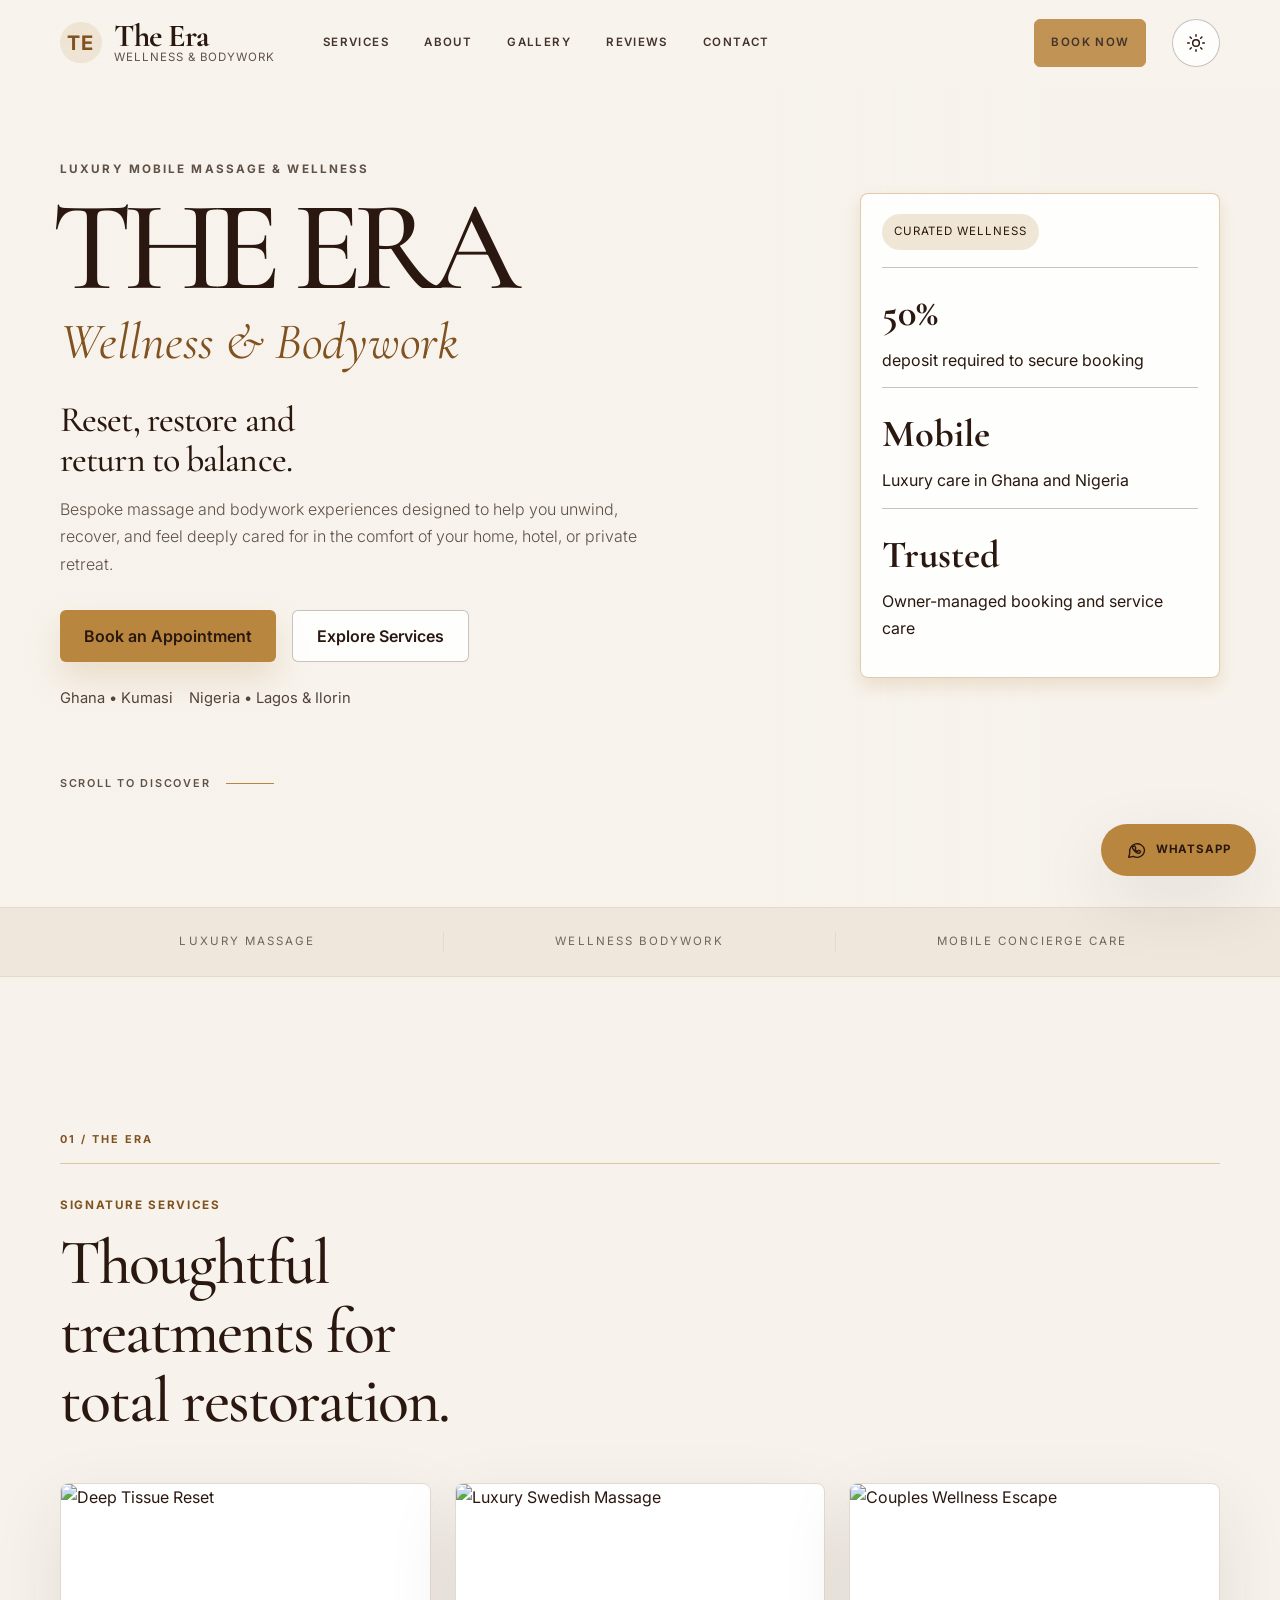
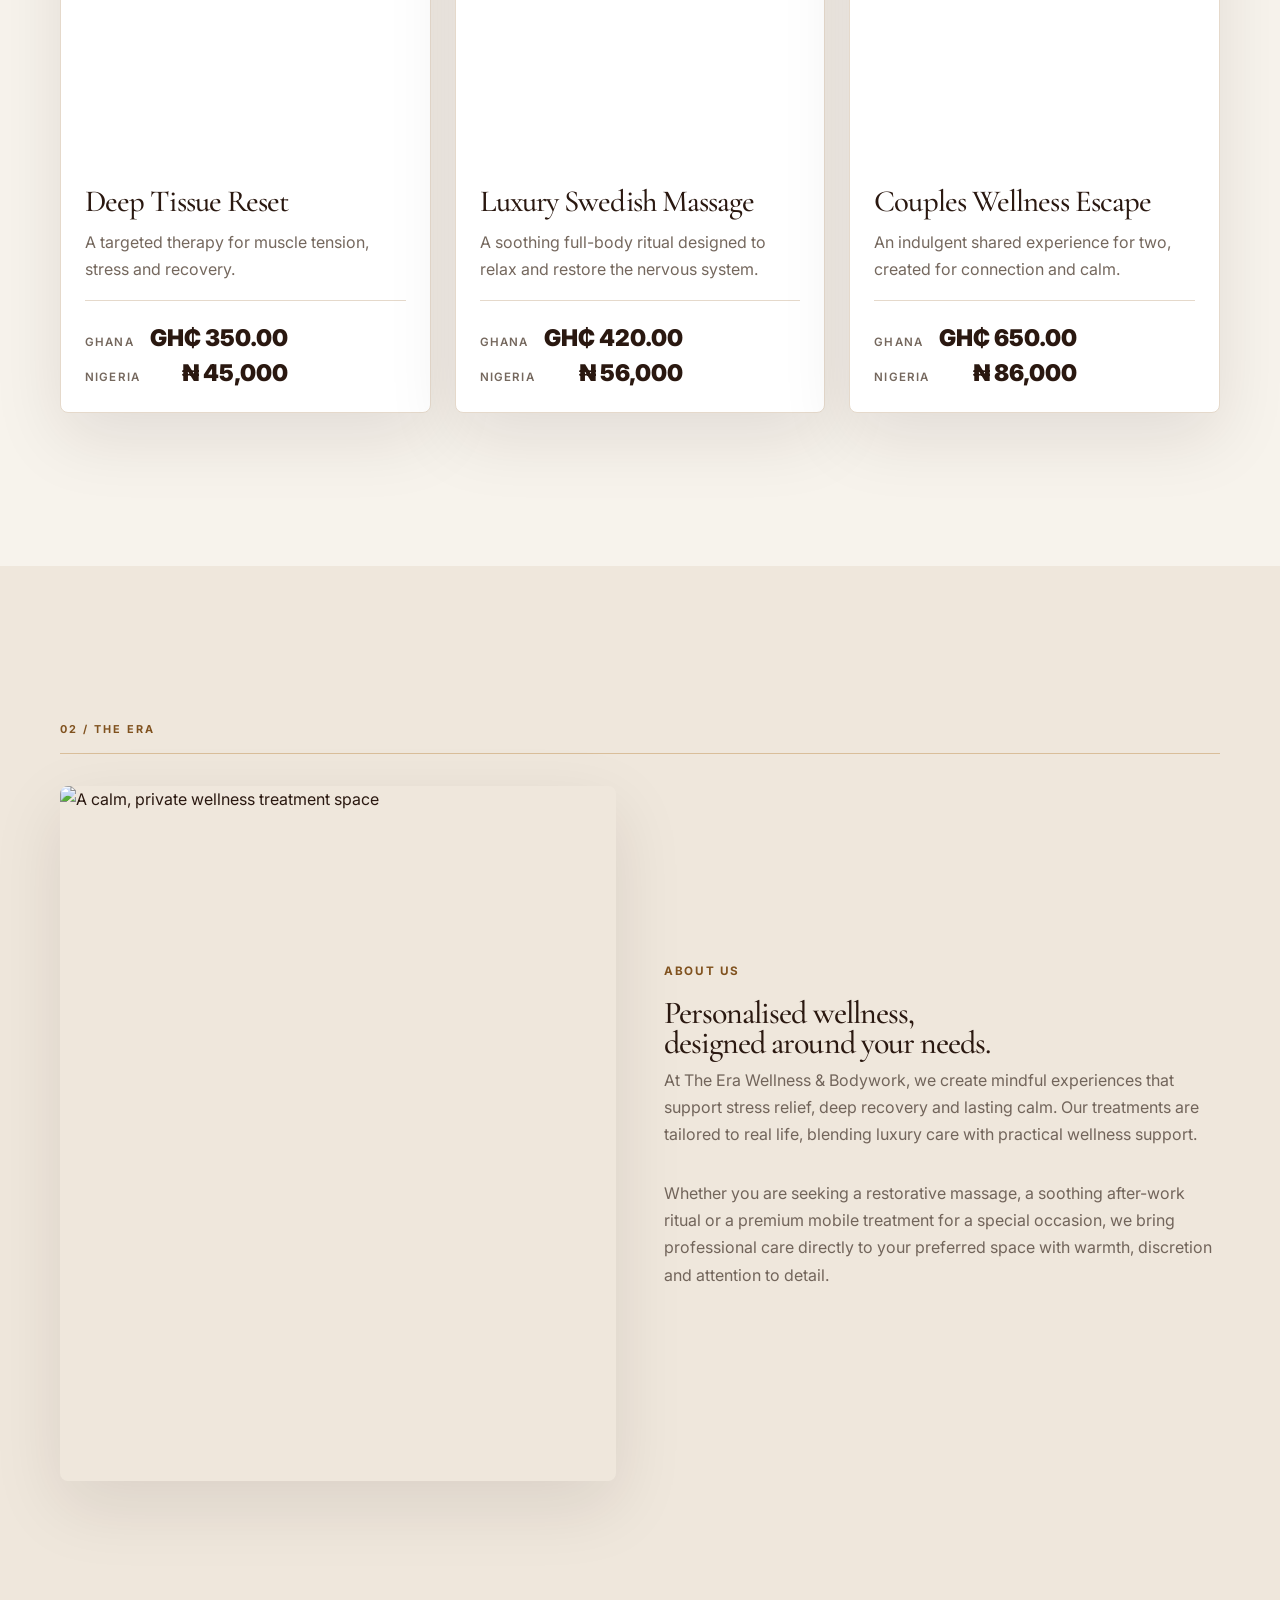
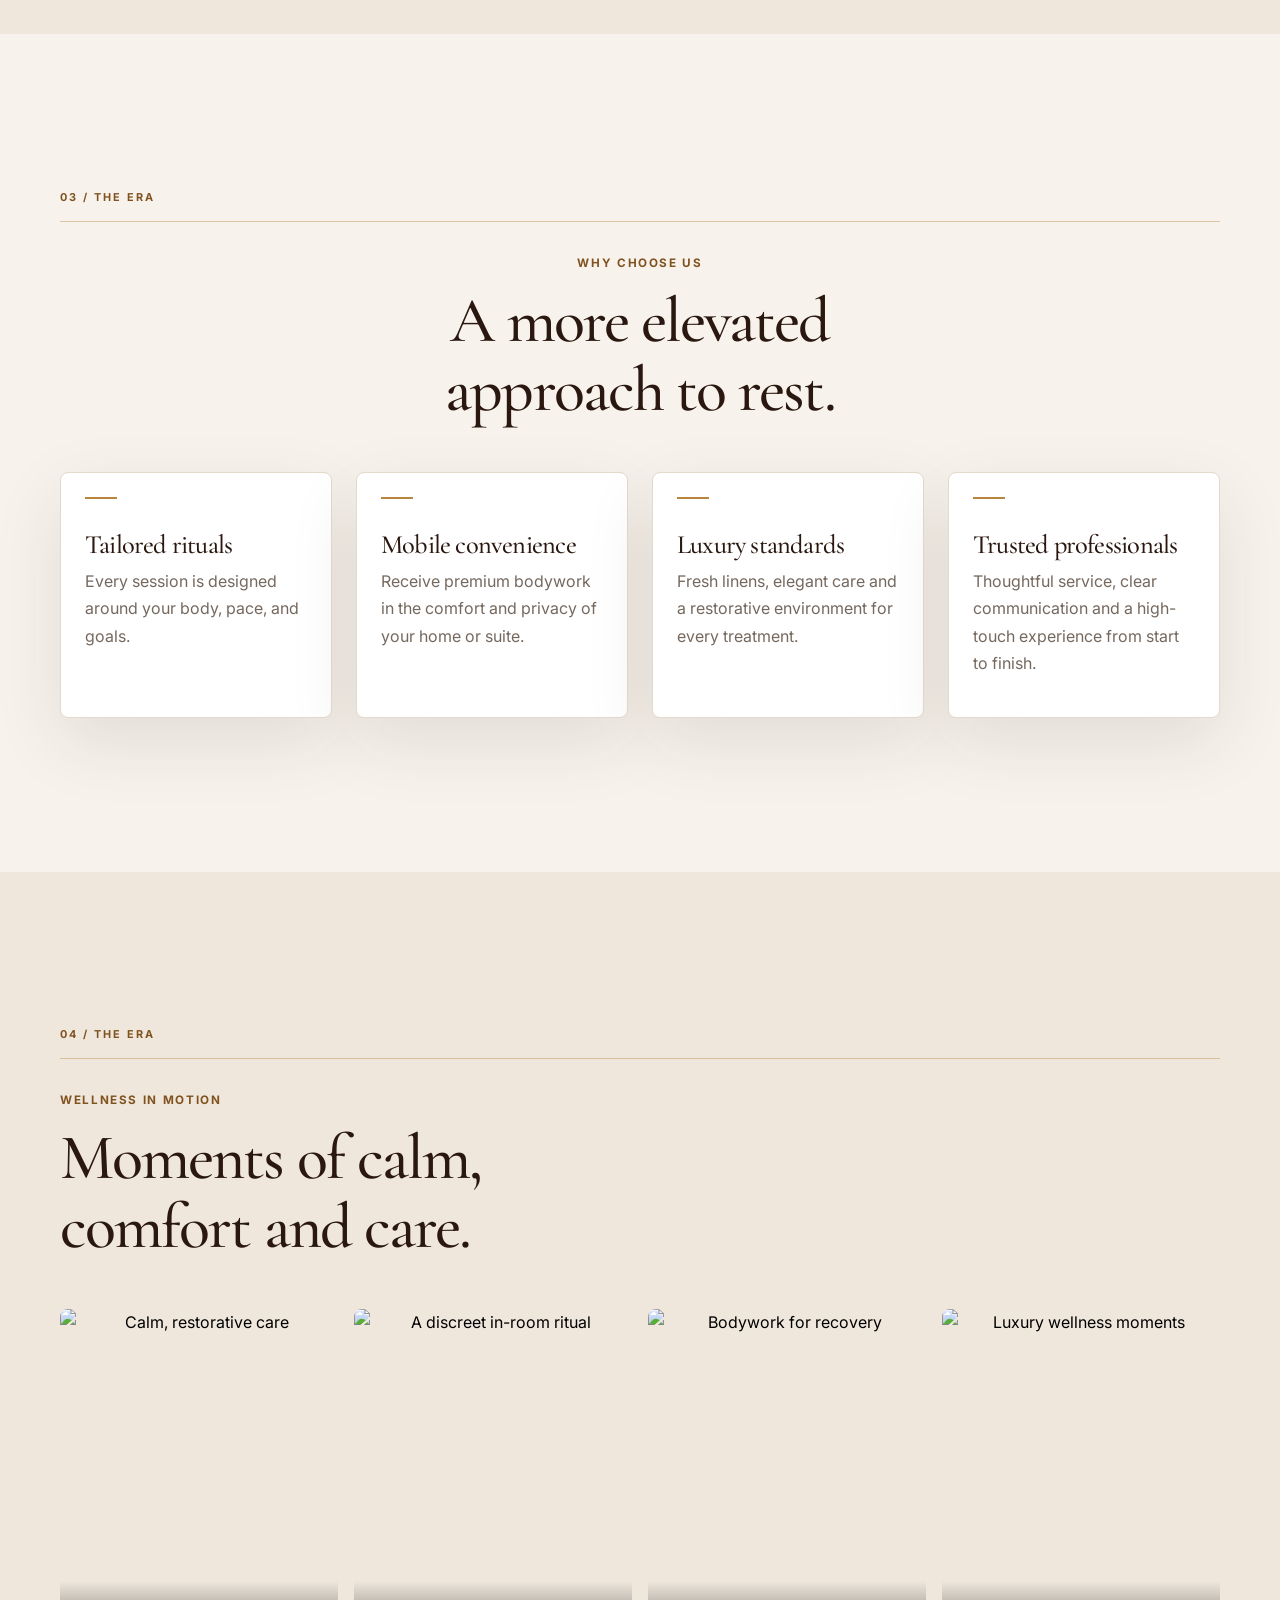
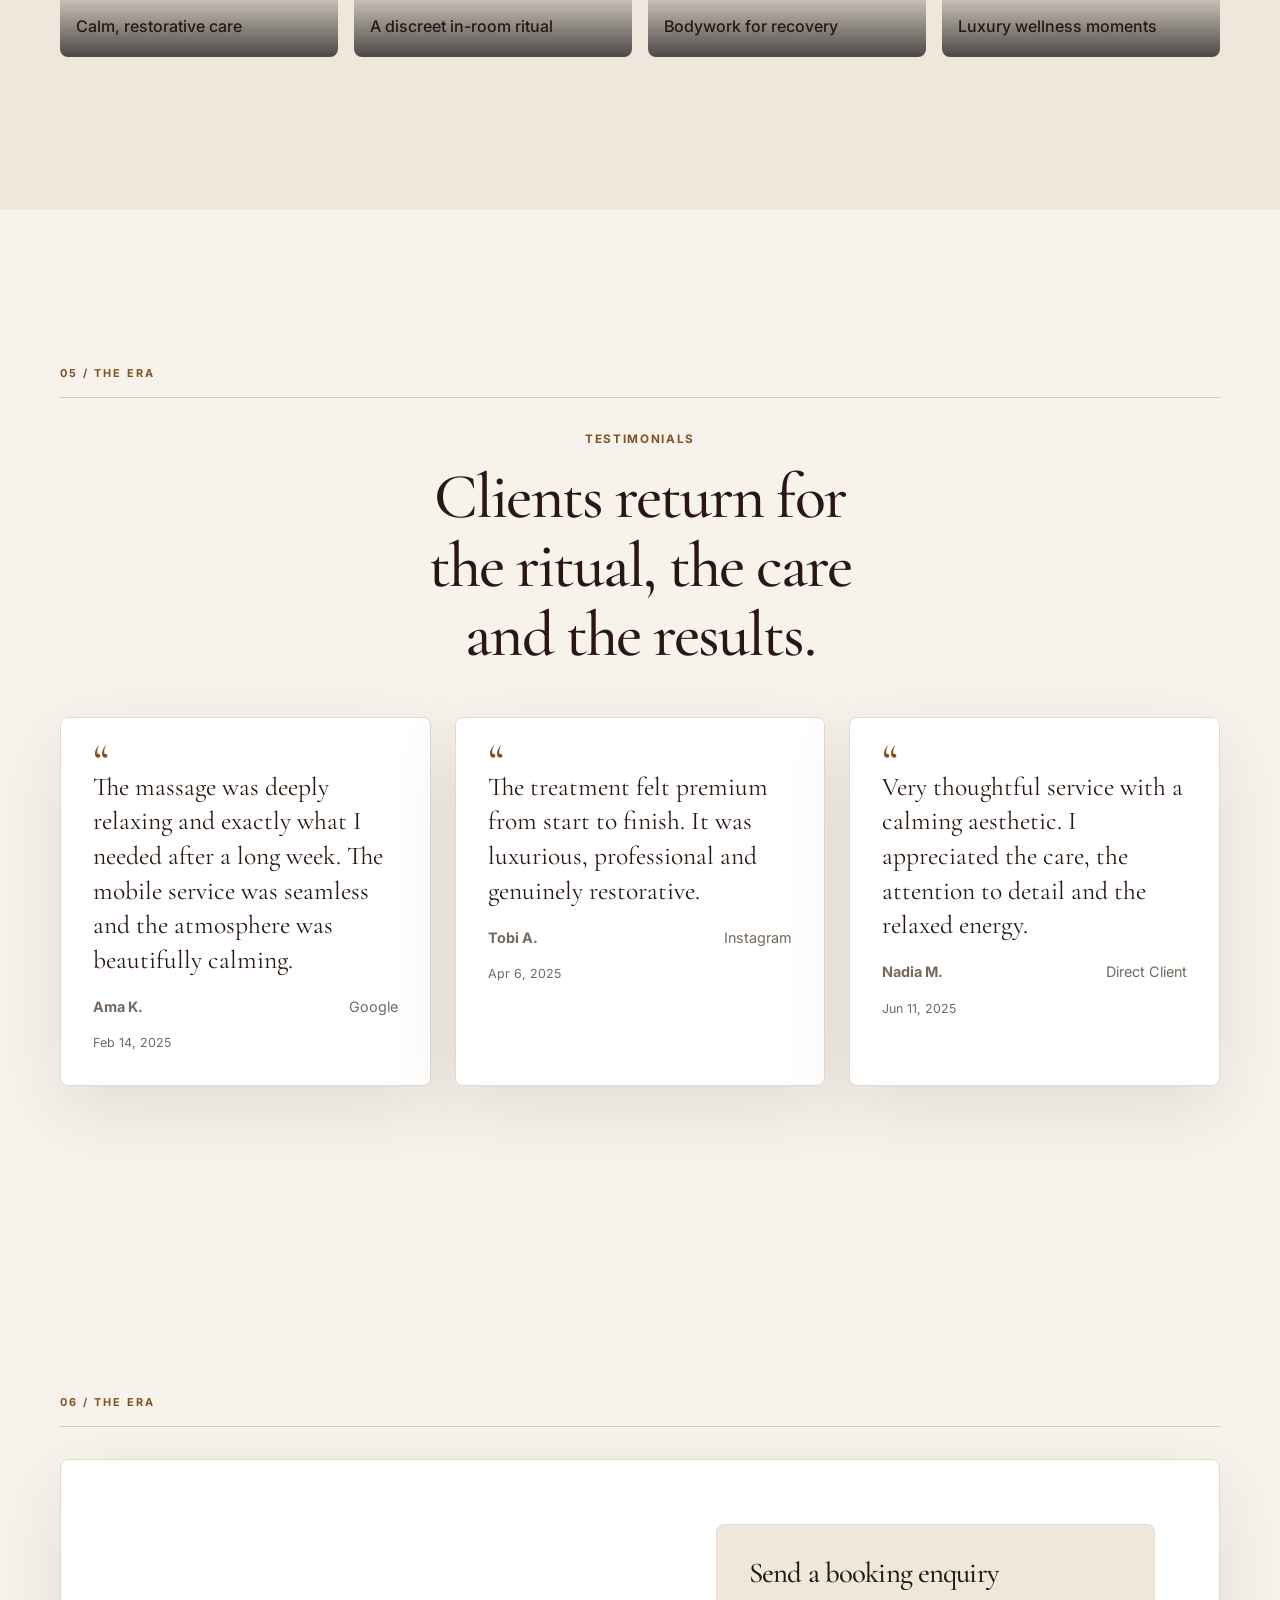
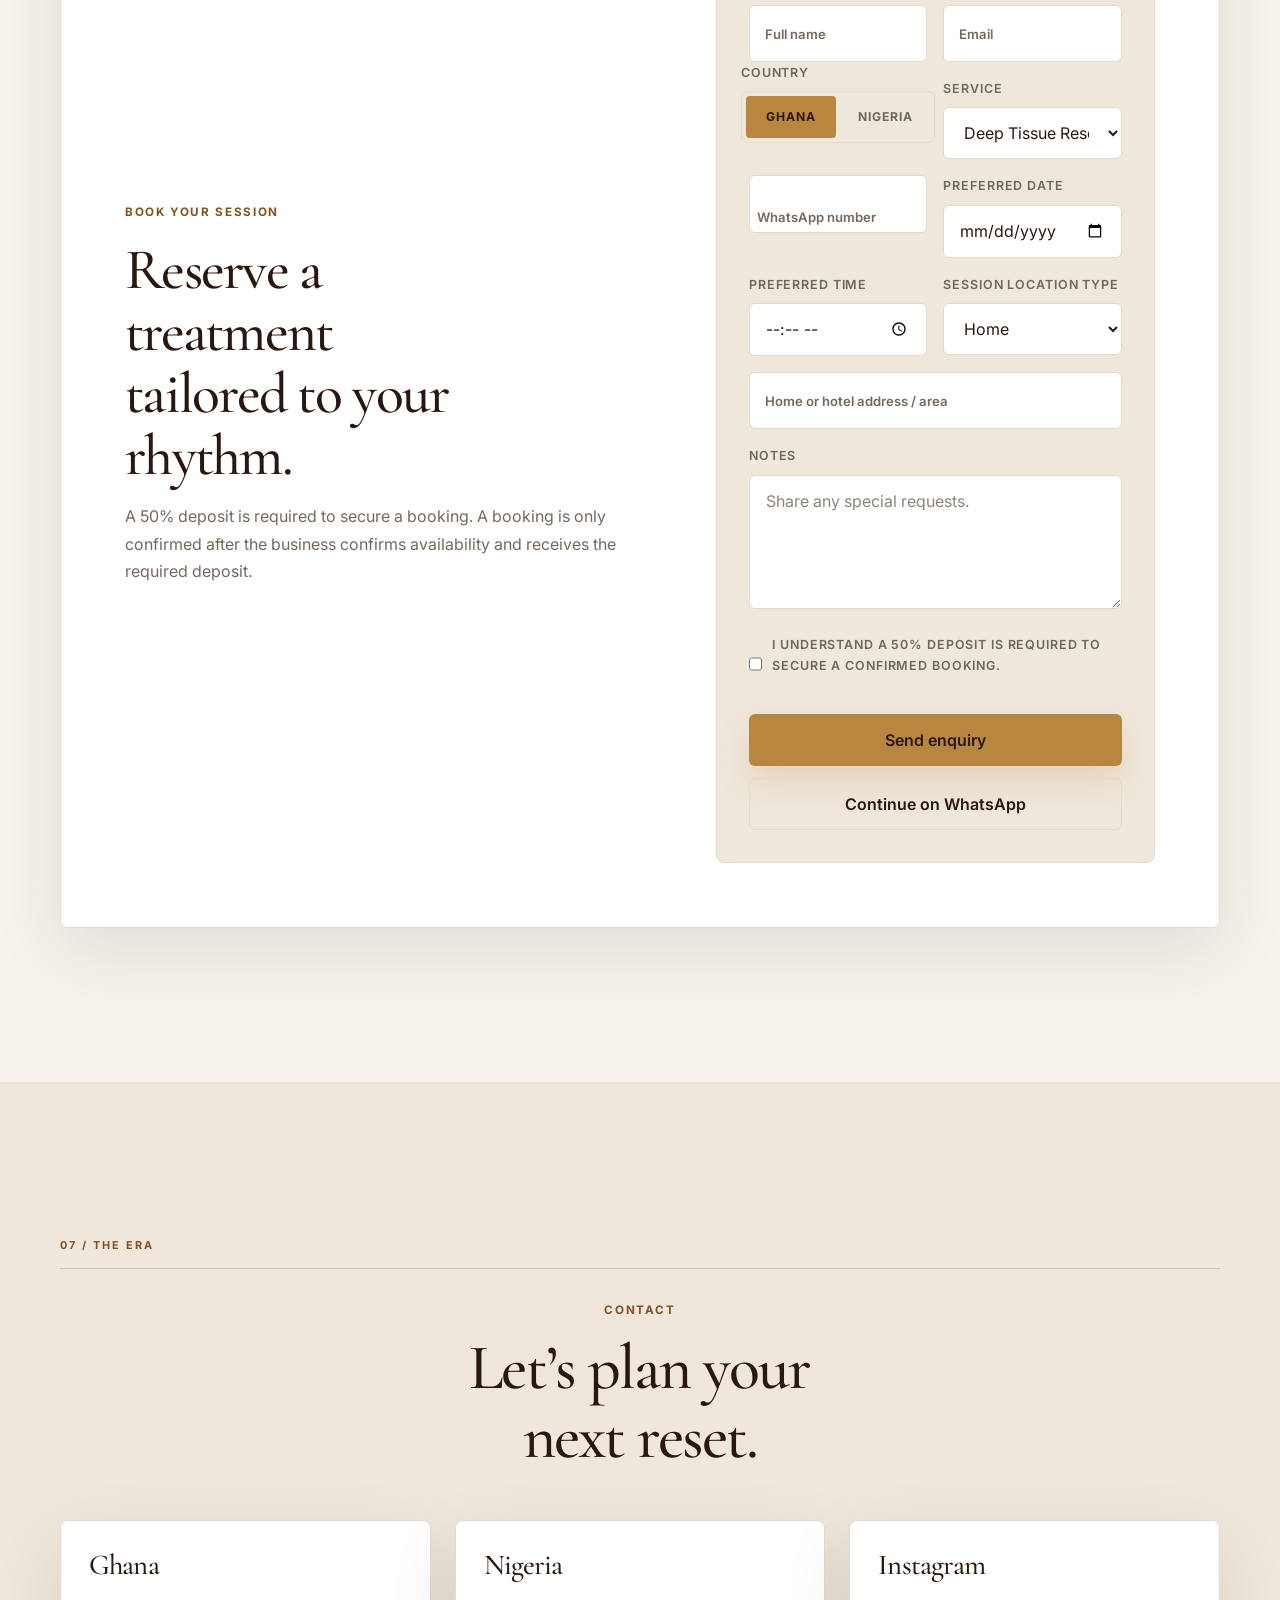
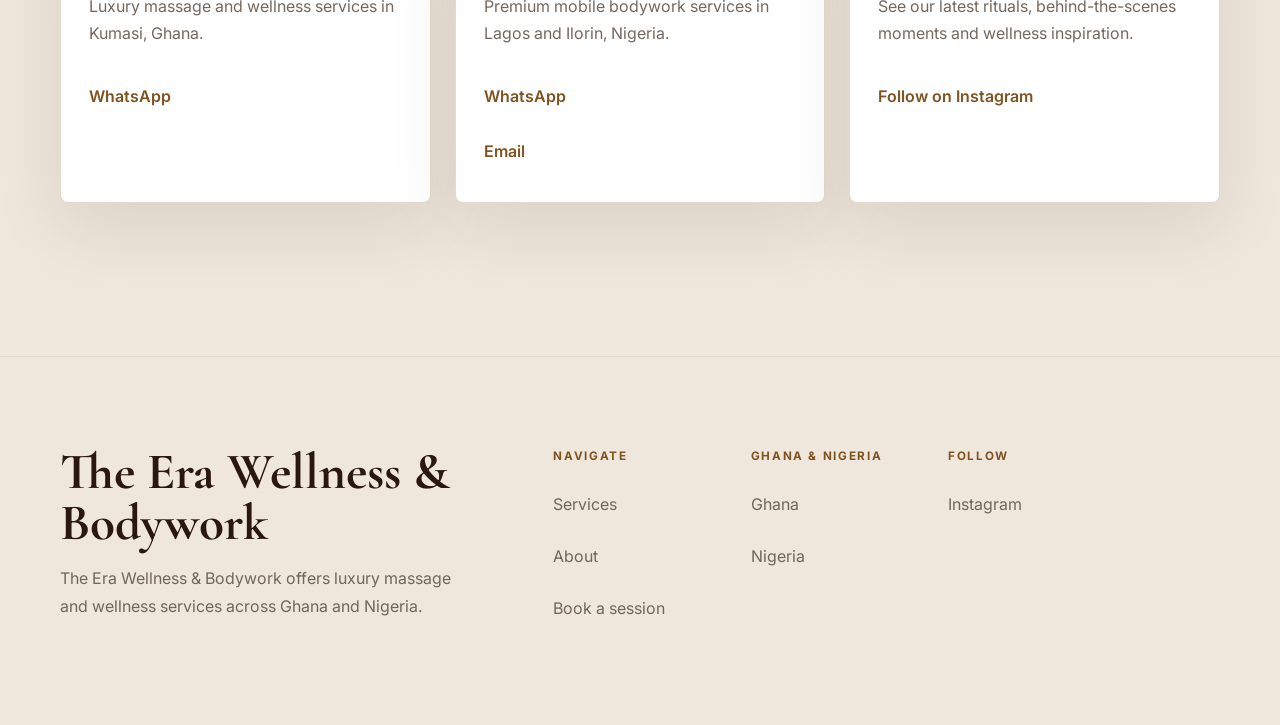
==== index.html @ ba40b251 "Complete website-wide theme system Co-authored-by: Copilot <223556219+Copilot@users.noreply.github.c" ====
<!DOCTYPE html>
<html lang="en">
  <head>
    <meta charset="UTF-8" />
    <meta name="viewport" content="width=device-width, initial-scale=1.0" />
    <script src="theme.js"></script>
    <meta
      name="description"
      content="The Era Wellness & Bodywork offers luxury massage, wellness and mobile bodywork services in Ghana and Nigeria."
    />
    <title>The Era Wellness & Bodywork</title>
    <link rel="preconnect" href="https://fonts.googleapis.com" />
    <link rel="preconnect" href="https://fonts.gstatic.com" crossorigin />
    <link
      href="https://fonts.googleapis.com/css2?family=Cormorant+Garamond:wght@400;500;600;700&family=Inter:wght@400;500;600;700&display=swap"
      rel="stylesheet"
    />
    <link
      href="https://cdn.jsdelivr.net/npm/bootstrap@5.3.3/dist/css/bootstrap.min.css"
      rel="stylesheet"
    />
    <link rel="stylesheet" href="styles.css" />
  </head>
  <body>
    <header class="site-header" id="top">
      <nav class="navbar navbar-expand-lg">
        <div class="container-xl nav-shell">
          <a class="navbar-brand" href="#top">
            <span class="brand-mark">TE</span>
            <span class="brand-text">
              <strong>The Era</strong>
              <small>Wellness &amp; Bodywork</small>
            </span>
          </a>
          <button
            class="navbar-toggler"
            type="button"
            data-bs-toggle="collapse"
            data-bs-target="#mainNav"
            aria-controls="mainNav"
            aria-expanded="false"
            aria-label="Toggle navigation"
          >
            <span></span>
            <span></span>
            <span></span>
          </button>
          <div class="collapse navbar-collapse" id="mainNav">
            <ul class="navbar-nav ms-auto align-items-lg-center">
              <li class="nav-item"><a class="nav-link" href="#services">Services</a></li>
              <li class="nav-item"><a class="nav-link" href="#about">About</a></li>
              <li class="nav-item"><a class="nav-link" href="#gallery">Gallery</a></li>
              <li class="nav-item"><a class="nav-link" href="#reviews">Reviews</a></li>
              <li class="nav-item"><a class="nav-link" href="#contact">Contact</a></li>
              <li class="nav-item"><a class="nav-link cta-link" href="#booking">Book Now</a></li>
              <li class="nav-item theme-switcher-item">
                <button class="theme-toggle" type="button" aria-label="Switch color theme" aria-pressed="false">
                  <svg class="theme-icon theme-icon-sun" viewBox="0 0 24 24" aria-hidden="true">
                    <circle cx="12" cy="12" r="4"></circle>
                    <path d="M12 2v2m0 16v2M4.93 4.93l1.42 1.42m11.3 11.3 1.42 1.42M2 12h2m16 0h2M4.93 19.07l1.42-1.42m11.3-11.3 1.42-1.42"></path>
                  </svg>
                  <svg class="theme-icon theme-icon-moon" viewBox="0 0 24 24" aria-hidden="true">
                    <path d="M20.2 15.4A8.5 8.5 0 0 1 8.6 3.8 8.5 8.5 0 1 0 20.2 15.4Z"></path>
                  </svg>
                </button>
              </li>
            </ul>
          </div>
        </div>
      </nav>
    </header>

    <main>
      <section class="hero-section">
        <div class="hero-backdrop"></div>
        <div class="container-xl hero-content">
          <div class="row align-items-center g-5">
            <div class="col-lg-7">
              <p class="eyebrow">Luxury mobile massage & wellness</p>
              <div class="hero-wordmark" aria-hidden="true">THE ERA</div>
              <p class="hero-signature">Wellness &amp; Bodywork</p>
              <h1 id="homepage-headline" class="hero-headline">Reset, restore and return to balance.</h1>
              <p class="lead" id="homepage-intro">
                Bespoke massage and bodywork experiences designed to help you unwind, recover, and feel deeply cared for in the comfort of your home, hotel, or private retreat.
              </p>
              <div class="hero-actions">
                <a class="btn btn-primary" href="#booking">Book an Appointment</a>
                <a class="btn btn-secondary" href="#services">Explore Services</a>
              </div>
              <div class="hero-meta d-flex flex-wrap align-items-center gap-3 mt-4">
                <span>Ghana • Kumasi</span>
                <span>Nigeria • Lagos &amp; Ilorin</span>
              </div>
            </div>
            <div class="col-lg-5">
              <div class="hero-card">
                <div class="card-badge">Curated wellness</div>
                <div class="mini-stat">
                  <strong>50%</strong>
                  <span>deposit required to secure booking</span>
                </div>
                <div class="mini-stat">
                  <strong>Mobile</strong>
                  <span>Luxury care in Ghana and Nigeria</span>
                </div>
                <div class="mini-stat">
                  <strong>Trusted</strong>
                  <span>Owner-managed booking and service care</span>
                </div>
              </div>
            </div>
          </div>
          <a class="scroll-cue" href="#services">
            <span>Scroll to discover</span>
            <span class="scroll-cue-line" aria-hidden="true"></span>
          </a>
        </div>
      </section>

      <section class="info-strip">
        <div class="container-xl">
          <div class="row text-center g-3">
            <div class="col-md-4"><span>Luxury massage</span></div>
            <div class="col-md-4"><span>Wellness bodywork</span></div>
            <div class="col-md-4"><span>Mobile concierge care</span></div>
          </div>
        </div>
      </section>

      <section class="services-section section-space" id="services">
        <div class="container-xl">
          <div class="heading-row">
            <p class="eyebrow">Signature services</p>
            <h2>Thoughtful treatments for total restoration.</h2>
          </div>
          <div id="services-grid" class="services-grid"></div>
        </div>
      </section>

      <section class="about-section section-space" id="about">
        <div class="container-xl">
          <div class="row align-items-center g-5">
            <div class="col-lg-6">
              <div class="image-frame single-image large-image">
                <img
                  src="https://images.unsplash.com/photo-1521590832167-7bcbfaa6381f?auto=format&amp;fit=crop&amp;w=1000&amp;q=80"
                  alt="A calm, private wellness treatment space"
                  width="1000"
                  height="1250"
                  loading="lazy"
                  decoding="async"
                />
              </div>
            </div>
            <div class="col-lg-6">
              <p class="eyebrow">About us</p>
              <h2 id="about-section-title">Personalised wellness, designed around your needs.</h2>
              <div id="about-section-content" class="rich-text"></div>
            </div>
          </div>
        </div>
      </section>

      <section class="why-us section-space">
        <div class="container-xl">
          <div class="heading-row centered">
            <p class="eyebrow">Why choose us</p>
            <h2 id="why-choose-title">A more elevated approach to rest.</h2>
          </div>
          <div id="why-choose-items" class="why-grid"></div>
        </div>
      </section>

      <section class="gallery-section section-space" id="gallery">
        <div class="container-xl">
          <div class="heading-row">
            <p class="eyebrow">Wellness in motion</p>
            <h2>Moments of calm, comfort and care.</h2>
          </div>
          <div id="gallery-grid" class="gallery-grid" aria-live="polite"></div>
        </div>
      </section>

      <dialog id="gallery-lightbox" class="gallery-lightbox" aria-label="Gallery image preview">
        <button class="gallery-lightbox-close" type="button" aria-label="Close image preview">
          <svg viewBox="0 0 24 24" aria-hidden="true">
            <path d="m6 6 12 12M18 6 6 18"></path>
          </svg>
        </button>
        <figure>
          <img id="gallery-lightbox-image" alt="" />
          <figcaption id="gallery-lightbox-caption"></figcaption>
        </figure>
      </dialog>

      <section class="testimonials-section section-space" id="reviews">
        <div class="container-xl">
          <div class="heading-row centered">
            <p class="eyebrow">Testimonials</p>
            <h2>Clients return for the ritual, the care and the results.</h2>
            <a id="google-maps-review-link" class="btn btn-secondary hidden" href="#" target="_blank" rel="noopener noreferrer">Read or leave a Google review</a>
          </div>
          <div id="testimonials-grid" class="testimonials-grid"></div>
        </div>
      </section>

      <section class="booking-section section-space" id="booking">
        <div class="container-xl">
          <div class="booking-shell">
            <div class="booking-copy">
              <p class="eyebrow">Book your session</p>
              <h2>Reserve a treatment tailored to your rhythm.</h2>
              <div id="booking-policy" class="booking-policy"></div>
            </div>
            <div class="booking-form-card">
              <h3>Send a booking enquiry</h3>
              <form
                id="booking-form"
                name="booking-enquiry"
                method="POST"
                action="/?booking=success#booking"
                data-netlify="true"
                netlify-honeypot="bot-field"
              >
                <input type="hidden" name="form-name" value="booking-enquiry" />
                <p class="hidden">
                  <label>Leave this field empty: <input name="bot-field" /></label>
                </p>
                <div class="row g-3">
                  <div class="col-md-6">
                    <div class="floating-field">
                      <input id="booking-name" name="name" type="text" placeholder=" " required />
                      <label for="booking-name">Full name</label>
                    </div>
                  </div>
                  <div class="col-md-6">
                    <div class="floating-field">
                      <input id="booking-email" name="email" type="email" placeholder=" " required />
                      <label for="booking-email">Email</label>
                    </div>
                  </div>
                  <fieldset class="booking-country-field col-md-6">
                    <legend>Country</legend>
                    <div class="country-segmented">
                      <label class="country-option" for="booking-country">
                        <input id="booking-country" name="country" type="radio" value="Ghana" required checked />
                        <span>Ghana</span>
                      </label>
                      <label class="country-option" for="booking-country-nigeria">
                        <input id="booking-country-nigeria" name="country" type="radio" value="Nigeria" />
                        <span>Nigeria</span>
                      </label>
                    </div>
                  </fieldset>
                  <div class="col-md-6">
                    <label for="booking-service">Service</label>
                    <select id="booking-service" name="service" required></select>
                  </div>
                  <div class="col-md-6 floating-field">
                    <input id="booking-phone" name="phone" type="tel" placeholder=" " required />
                    <label for="booking-phone">WhatsApp number</label>
                  </div>
                  <div class="col-md-6">
                    <label for="booking-date">Preferred date</label>
                    <input id="booking-date" name="preferred-date" type="date" required />
                  </div>
                  <div class="col-md-6">
                    <label for="booking-time">Preferred time</label>
                    <input id="booking-time" name="preferred-time" type="time" required />
                  </div>
                  <div class="col-md-6">
                    <label for="booking-session-type">Session location type</label>
                    <select id="booking-session-type" name="session-type" required>
                      <option value="Home">Home</option>
                      <option value="Hotel">Hotel</option>
                    </select>
                  </div>
                  <div class="col-12">
                    <div class="floating-field">
                      <input id="booking-location" name="location" type="text" placeholder=" " required />
                      <label for="booking-location">Home or hotel address / area</label>
                    </div>
                  </div>
                  <div class="col-12">
                    <label for="booking-notes">Notes</label>
                    <textarea id="booking-notes" name="notes" rows="4" placeholder="Share any special requests."></textarea>
                  </div>
                  <div class="col-12 checkbox-row">
                    <label for="deposit-policy">
                      <input id="deposit-policy" name="deposit-policy-acknowledged" type="checkbox" value="yes" required />
                      I understand a 50% deposit is required to secure a confirmed booking.
                    </label>
                  </div>
                  <div class="col-12">
                    <button id="booking-submit" class="btn btn-primary w-100" type="submit">Send enquiry</button>
                    <p id="booking-form-status" class="form-status" role="status" aria-live="polite"></p>
                    <a id="booking-whatsapp" class="btn btn-secondary w-100 hidden" href="#" target="_blank" rel="noopener noreferrer">Continue on WhatsApp</a>
                  </div>
                </div>
              </form>
            </div>
          </div>
        </div>
      </section>

      <section class="contact-section section-space" id="contact">
        <div class="container-xl">
          <div class="heading-row centered">
            <p class="eyebrow">Contact</p>
            <h2>Let’s plan your next reset.</h2>
          </div>
          <div class="contact-grid">
            <div class="contact-card">
              <h3>Ghana</h3>
              <p id="ghana-contact-copy"></p>
              <a id="ghana-whatsapp" href="#" target="_blank" rel="noreferrer">WhatsApp</a>
              <a id="ghana-email" class="hidden" href="#">Email</a>
            </div>
            <div class="contact-card">
              <h3>Nigeria</h3>
              <p id="nigeria-contact-copy"></p>
              <a id="nigeria-whatsapp" href="#" target="_blank" rel="noreferrer">WhatsApp</a>
              <a id="nigeria-email" href="#" target="_blank" rel="noreferrer">Email</a>
            </div>
            <div class="contact-card">
              <h3>Instagram</h3>
              <p>See our latest rituals, behind-the-scenes moments and wellness inspiration.</p>
              <a id="instagram-link" href="#" target="_blank" rel="noreferrer">Follow on Instagram</a>
            </div>
          </div>
        </div>
      </section>
    </main>

    <footer class="site-footer">
      <div class="container-xl footer-layout">
        <div class="footer-brand">
          <strong>The Era Wellness &amp; Bodywork</strong>
          <p id="footer-copy"></p>
        </div>
        <div class="footer-column">
          <p class="eyebrow">Navigate</p>
          <a href="#services">Services</a>
          <a href="#about">About</a>
          <a href="#booking">Book a session</a>
        </div>
        <div class="footer-column">
          <p class="eyebrow">Ghana &amp; Nigeria</p>
          <a href="#contact">Ghana</a>
          <a href="#contact">Nigeria</a>
        </div>
        <div class="footer-column">
          <p class="eyebrow">Follow</p>
          <a id="footer-instagram" href="#" target="_blank" rel="noreferrer">Instagram</a>
        </div>
      </div>
    </footer>

    <a
      id="floating-whatsapp"
      class="floating-whatsapp hidden"
      href="#contact"
      aria-label="Message The Era Wellness &amp; Bodywork on WhatsApp"
      target="_blank"
      rel="noopener noreferrer"
    >
      <svg viewBox="0 0 24 24" aria-hidden="true">
        <path d="M20.2 11.8a8.2 8.2 0 0 1-12.1 7.2L3 20l1.1-4.9a8.2 8.2 0 1 1 16.1-3.3Z"></path>
        <path d="M8.2 8.1c.2-.5.4-.5.7-.5h.5c.2 0 .4.1.5.4l.7 1.7c.1.2.1.4 0 .6l-.5.7c-.2.2-.2.4 0 .6.4.7 1.1 1.4 1.9 1.8.2.1.4.1.6-.1l.7-.8c.2-.2.4-.2.7-.1l1.6.8c.2.1.3.2.3.4 0 .3-.2 1.1-.7 1.4-.4.4-1 .6-1.6.5-.5-.1-1.2-.3-2.1-.7a8.4 8.4 0 0 1-3-2.6c-.8-1-1.3-2.1-1.4-2.8-.1-.6.1-1.1.4-1.3Z"></path>
      </svg>
      <span>WhatsApp</span>
    </a>

    <script src="https://cdn.jsdelivr.net/npm/bootstrap@5.3.3/dist/js/bootstrap.bundle.min.js"></script>
    <script src="https://cdn.jsdelivr.net/npm/@supabase/supabase-js@2"></script>
    <script src="supabase-config.js"></script>
    <script src="app.js"></script>
  </body>
</html>
---- styles.css ----
:root {
  color-scheme: light;
  --bg: #F7F3EC;
  --bg-alt: #EFE7DC;
  --surface: #FFFFFF;
  --surface-2: #EFE7DC;
  --text: #2A1810;
  --text-muted: #75685E;
  --text-muted-alt: #72655B;
  --border: #E5D9CB;
  --accent: #B9863F;
  --accent-text: #80521F;
  --accent-contrast: #2A1810;
  --shadow: 0 24px 70px rgba(42, 24, 16, 0.1);
  --overlay: rgba(15, 10, 7, 0.54);
  --hero-overlay: rgba(247, 243, 236, 0.58);
  --input-bg: #FFFFFF;
  --input-border: #E5D9CB;
  --focus-ring: 0 0 0 3px rgba(185, 134, 63, 0.3);
  --accent-soft: rgba(185, 134, 63, 0.14);
  --accent-border: rgba(185, 134, 63, 0.42);
  --accent-glow: 0 8px 18px rgba(185, 134, 63, 0.2);
  --button-shadow: 0 16px 32px rgba(185, 134, 63, 0.2);
  --nav-surface: rgba(247, 243, 236, 0.94);
  --nav-shadow: 0 10px 26px rgba(42, 24, 16, 0.08);
  --hero-accent: var(--accent-text);
  --hero-text-overlay: rgba(247, 243, 236, 0.86);
  --hero-nav-scrim: linear-gradient(180deg, rgba(247, 243, 236, 0.98), rgba(247, 243, 236, 0.88));
  --hero-text: #2A1810;
  --hero-muted: #5F5147;
  --hero-border: rgba(42, 24, 16, 0.26);
  --hero-glass: rgba(255, 255, 255, 0.86);
  --hero-glass-border: rgba(42, 24, 16, 0.16);
  --badge-bg: rgba(185, 134, 63, 0.2);
  --badge-text: #2A1810;
  --gallery-overlay: rgba(14, 11, 10, 0.72);
  --error: #a14b2d;
  --success: #187548;
  --space-1: 8px;
  --space-2: 16px;
  --space-3: 24px;
  --space-4: 32px;
  --space-6: 48px;
  --space-8: 64px;
  --space-10: 80px;
  --space-12: 96px;
  --space-16: 128px;
  --space-20: 160px;
  --content-max-width: 1200px;
  --page-gutter: 48px;
  --section-space: clamp(80px, 12vw, 160px);
  --card-radius: 8px;
  --theme-transition: background-color 0.4s ease, color 0.4s ease, border-color 0.4s ease;
}

[data-theme="dark"] {
  color-scheme: dark;
  --bg: #0B0B0C;
  --bg-alt: #151517;
  --surface: #1D1B1B;
  --surface-2: #151517;
  --text: #F2EBE0;
  --text-muted: #B9ADA0;
  --text-muted-alt: #B9ADA0;
  --border: #383331;
  --accent: #D4A24E;
  --accent-text: #D4A24E;
  --accent-contrast: #0B0B0C;
  --shadow: 0 24px 70px rgba(0, 0, 0, 0.42);
  --overlay: rgba(5, 4, 4, 0.66);
  --hero-overlay: rgba(5, 4, 4, 0.66);
  --input-bg: #151517;
  --input-border: #383331;
  --focus-ring: 0 0 0 3px rgba(212, 162, 78, 0.38);
  --accent-soft: rgba(212, 162, 78, 0.14);
  --accent-border: rgba(212, 162, 78, 0.4);
  --accent-glow: 0 8px 18px rgba(212, 162, 78, 0.16);
  --button-shadow: 0 16px 32px rgba(212, 162, 78, 0.16);
  --nav-surface: rgba(11, 11, 12, 0.94);
  --nav-shadow: 0 10px 26px rgba(0, 0, 0, 0.34);
  --hero-accent: var(--accent-text);
  --hero-text-overlay: rgba(5, 4, 4, 0.8);
  --hero-nav-scrim: linear-gradient(180deg, rgba(5, 4, 4, 0.92), rgba(5, 4, 4, 0.78));
  --hero-text: #F2EBE0;
  --hero-muted: #E2D8CA;
  --hero-border: rgba(242, 235, 224, 0.4);
  --hero-glass: rgba(11, 11, 12, 0.76);
  --hero-glass-border: rgba(242, 235, 224, 0.2);
  --badge-bg: rgba(212, 162, 78, 0.2);
  --badge-text: #F2EBE0;
  --gallery-overlay: rgba(14, 11, 10, 0.72);
  --error: #ff9a88;
  --success: #75ce9b;
}

html {
  scroll-behavior: smooth;
  background-color: var(--bg);
  scrollbar-color: var(--accent-border) var(--bg);
}

html::-webkit-scrollbar {
  width: 12px;
}

html::-webkit-scrollbar-track {
  background: var(--bg);
}

html::-webkit-scrollbar-thumb {
  border: 3px solid var(--bg);
  border-radius: 999px;
  background: var(--accent-border);
}

::selection {
  background: var(--accent);
  color: var(--accent-contrast);
}

body {
  margin: 0;
  font-family: "Inter", sans-serif;
  background: var(--bg);
  color: var(--text);
  line-height: 1.7;
  transition: var(--theme-transition);
}

:where(body, body *, body *::before, body *::after) {
  transition: var(--theme-transition);
}

a {
  color: inherit;
  text-decoration: none;
}

img {
  max-width: 100%;
  display: block;
}

button, input, select, textarea {
  font: inherit;
}

.site-header {
  position: fixed;
  top: 0;
  width: 100%;
  z-index: 30;
  transition: background-color 0.4s ease, color 0.4s ease, border-color 0.4s ease, box-shadow 0.4s ease, backdrop-filter 0.4s ease;
}

.site-header.nav-scrolled {
  background: var(--nav-surface);
  backdrop-filter: blur(16px);
  box-shadow: var(--nav-shadow);
}

.navbar {
  padding: 1rem 0;
}

.nav-shell {
  display: flex;
  align-items: center;
  justify-content: space-between;
}

.navbar-brand {
  display: flex;
  align-items: center;
  gap: 0.8rem;
  color: var(--text);
}

.brand-mark {
  width: 2.6rem;
  height: 2.6rem;
  border-radius: 50%;
  display: inline-flex;
  align-items: center;
  justify-content: center;
  background: var(--accent-soft);
  color: var(--accent-text);
  font-weight: 700;
  letter-spacing: 0.08em;
}

.brand-text {
  display: flex;
  flex-direction: column;
  line-height: 1.1;
}

.brand-text strong {
  font-family: "Cormorant Garamond", serif;
  font-size: 2rem;
}

.brand-text small {
  color: var(--text-muted);
  font-size: 0.72rem;
  letter-spacing: 0.08em;
  text-transform: uppercase;
}

.navbar-nav {
  gap: 1.1rem;
}

.nav-link {
  color: var(--text);
  font-weight: 500;
  opacity: 0.88;
}

.nav-link:hover,
.nav-link:focus {
  color: var(--accent-text);
}

.cta-link {
  background: var(--accent-soft);
  border: 1px solid var(--accent-border);
  border-radius: 999px;
  padding: 0.7rem 1.2rem !important;
}

.theme-switcher-item {
  margin-left: 0.4rem;
}

.theme-toggle {
  display: inline-grid;
  width: 44px;
  height: 44px;
  place-items: center;
  padding: 0;
  border: 1px solid var(--border);
  border-radius: 50%;
  background: var(--surface);
  color: var(--text);
  cursor: pointer;
}

.theme-toggle:hover {
  border-color: var(--accent);
  color: var(--accent-text);
}

.theme-toggle:focus-visible {
  outline: none;
  box-shadow: var(--focus-ring);
}

.theme-icon {
  width: 20px;
  height: 20px;
  fill: none;
  stroke: currentColor;
  stroke-width: 1.75;
  stroke-linecap: round;
  stroke-linejoin: round;
}

.theme-icon-moon {
  display: none;
}

[data-theme="dark"] .theme-icon-sun {
  display: none;
}

[data-theme="dark"] .theme-icon-moon {
  display: block;
}

.navbar-toggler {
  border: 1px solid var(--accent-border);
  padding: 0.45rem 0.7rem;
}

.navbar-toggler span {
  display: block;
  width: 24px;
  height: 2px;
  margin: 5px 0;
  background: var(--text);
  border-radius: 999px;
}

.hero-section {
  position: relative;
  min-height: 100vh;
  display: flex;
  align-items: center;
  background: linear-gradient(var(--hero-overlay), var(--hero-overlay)),
    url('https://images.unsplash.com/photo-1515377905703-c4788e51af15?auto=format&fit=crop&w=1400&q=80') center/cover no-repeat;
  color: var(--hero-text);
}

.hero-content {
  position: relative;
  z-index: 2;
  padding-top: 7rem;
  padding-bottom: 3rem;
}

.eyebrow {
  text-transform: uppercase;
  letter-spacing: 0.14em;
  font-size: 0.73rem;
  font-weight: 700;
  color: var(--accent-text);
  margin-bottom: 1rem;
}

.hero-section h1,
h2,h3,
.brand-text strong {
  font-family: "Cormorant Garamond", serif;
  line-height: 0.95;
  letter-spacing: -0.03em;
}

.hero-section h1 {
  font-size: clamp(3.3rem, 7vw, 6.4rem);
  max-width: 620px;
  margin-bottom: 1.2rem;
}

.lead {
  max-width: 640px;
  font-size: 1.12rem;
  color: var(--hero-muted);
}

.hero-actions {
  display: flex;
  flex-wrap: wrap;
  gap: 1rem;
  margin-top: 2rem;
}

.btn {
  border-radius: 50px;
  padding: 0.9rem 1.6rem;
  font-weight: 600;
  transition: transform 0.2s ease, box-shadow 0.2s ease, background-color 0.4s ease, color 0.4s ease, border-color 0.4s ease;
}

.btn:hover {
  transform: translateY(-1px);
}

.btn-primary {
  background: var(--accent);
  border: none;
  color: var(--accent-contrast);
  box-shadow: var(--button-shadow);
}

.btn-secondary {
  background: transparent;
  border: 1px solid var(--border);
  color: var(--text);
}

.hero-section .btn-secondary {
  border-color: var(--hero-border);
  color: var(--hero-text);
}

.hero-meta {
  font-size: 0.92rem;
  opacity: 0.8;
}

.hero-card {
  background: var(--hero-glass);
  border: 1px solid var(--hero-glass-border);
  border-radius: 1.6rem;
  padding: 1.3rem;
  backdrop-filter: blur(10px);
  max-width: 420px;
  margin-left: auto;
}

.card-badge {
  display: inline-block;
  background: var(--badge-bg);
  color: var(--badge-text);
  padding: 0.5rem 0.75rem;
  border-radius: 999px;
  font-size: 0.72rem;
  letter-spacing: 0.08em;
  text-transform: uppercase;
  margin-bottom: 1rem;
}

.mini-stat {
  display: flex;
  flex-direction: column;
  padding: 1rem 0;
  border-top: 1px solid var(--hero-border);
}

.mini-stat strong {
  font-size: clamp(1.7rem, 3vw, 2.4rem);
  font-family: "Cormorant Garamond", serif;
}

.info-strip {
  background: var(--surface-2);
  padding: 1.2rem 0;
  border-top: 1px solid var(--border);
  border-bottom: 1px solid var(--border);
  color: var(--text-muted-alt);
  text-transform: uppercase;
  letter-spacing: 0.12em;
  font-size: 0.7rem;
}

.section-space {
  padding: 7rem 0;
}

.container-xl {
  width: min(1200px, calc(100% - 2rem));
  margin: 0 auto;
}

.heading-row {
  margin-bottom: 2.3rem;
}

.heading-row h2 {
  font-size: clamp(2.6rem, 5vw, 4rem);
  color: var(--text);
  max-width: 690px;
}

.centered {
  text-align: center;
}

.centered h2 {
  margin: 0 auto;
}

.services-grid {
  display: grid;
  grid-template-columns: repeat(3, minmax(0, 1fr));
  gap: 1.6rem;
}

.service-card {
  background: var(--surface);
  border: 1px solid var(--border);
  border-radius: 1.5rem;
  overflow: hidden;
  box-shadow: var(--shadow);
}

.service-card .thumb {
  height: 260px;
  background-size: cover;
  background-position: center;
}

.service-card .body {
  padding: 1.5rem;
}

.service-card h3 {
  font-size: 2.1rem;
  margin-bottom: 0.7rem;
}

.service-card p {
  color: var(--text-muted);
}

.service-meta {
  display: flex;
  justify-content: space-between;
  align-items: baseline;
  padding-top: 1rem;
  border-top: 1px solid var(--border);
  color: var(--text);
  font-weight: 600;
  margin-top: 1.1rem;
}

.about-section {
  background: var(--bg-alt);
}

.image-frame {
  background: url('https://images.unsplash.com/photo-1521590832167-7bcbfaa6381f?auto=format&fit=crop&w=1000&q=80') center/cover no-repeat;
  min-height: 560px;
  border-radius: 2rem;
  box-shadow: var(--shadow);
}

.rich-text {
  display: grid;
  gap: 1rem;
  color: var(--text-muted-alt);
}

.why-grid {
  display: grid;
  grid-template-columns: repeat(4, minmax(0, 1fr));
  gap: 1.4rem;
}

.why-card {
  background: var(--surface);
  border: 1px solid var(--border);
  border-radius: 1.4rem;
  padding: 1.5rem;
  box-shadow: var(--shadow);
}

.why-card .why-icon {
  width: 3.1rem;
  height: 3.1rem;
  display: inline-flex;
  align-items: center;
  justify-content: center;
  border-radius: 50%;
  background: var(--accent-soft);
  color: var(--accent-text);
  font-size: 1.3rem;
  margin-bottom: 1rem;
}

.gallery-grid {
  display: grid;
  grid-template-columns: repeat(4, minmax(0, 1fr));
  gap: 1rem;
}

.gallery-item {
  position: relative;
  overflow: hidden;
  border-radius: 1.2rem;
  min-height: 260px;
  background-size: cover;
  background-position: center;
  box-shadow: var(--shadow);
}

.gallery-item .caption {
  position: absolute;
  left: 0;
  right: 0;
  bottom: 0;
  padding: 1rem 1rem 0.8rem;
  background: linear-gradient(180deg, transparent, var(--gallery-overlay));
  color: var(--hero-text);
  font-weight: 500;
}

.testimonials-grid {
  display: grid;
  grid-template-columns: repeat(3, minmax(0, 1fr));
  gap: 1.3rem;
}

.review-card {
  background: var(--surface);
  border: 1px solid var(--border);
  border-radius: 1.4rem;
  padding: 1.5rem;
  box-shadow: var(--shadow);
}

.review-card .stars {
  color: var(--accent-text);
  letter-spacing: 0.14em;
  margin-bottom: 0.8rem;
}

.review-card blockquote {
  margin: 0 0 1.1rem;
  font-size: 1.05rem;
  color: var(--text);
}

.review-meta {
  display: flex;
  justify-content: space-between;
  flex-wrap: wrap;
  gap: 0.8rem;
  color: var(--text-muted);
  font-size: 0.9rem;
}

.review-meta time {
  flex-basis: 100%;
  font-size: 0.78rem;
}

.booking-shell {
  display: grid;
  grid-template-columns: 1.2fr 1fr;
  gap: 1.4rem;
  align-items: center;
  background: var(--surface);
  border: 1px solid var(--border);
  border-radius: 2rem;
  padding: 2rem;
  box-shadow: var(--shadow);
}

.booking-copy h2 {
  font-size: clamp(2.3rem, 4vw, 3.7rem);
  margin-bottom: 1rem;
}

.booking-policy {
  color: var(--text-muted);
  display: grid;
  gap: 0.7rem;
}

.booking-form-card {
  background: var(--surface-2);
  border: 1px solid var(--border);
  border-radius: 1.4rem;
  padding: 1.4rem;
}

.booking-form-card h3 {
  margin-bottom: 1rem;
  font-size: 2rem;
}

label {
  display: block;
  font-size: 0.82rem;
  margin-bottom: 0.5rem;
  letter-spacing: 0.02em;
  color: var(--text-muted);
  font-weight: 600;
}

.booking-form-card label,
.booking-country-field legend,
.country-option span,
.booking-form-card .form-status {
  color: var(--text-muted-alt);
}

input, textarea, select {
  width: 100%;
  border: 1px solid var(--border);
  background: var(--input-bg);
  color: var(--text);
  border-color: var(--input-border);
  border-radius: 0.9rem;
  padding: 0.82rem 0.97rem;
}

input::placeholder,
textarea::placeholder {
  color: var(--text-muted);
  opacity: 0.82;
}

select option {
  background: var(--input-bg);
  color: var(--text);
}

input:focus, textarea:focus, select:focus {
  outline: none;
  border-color: var(--accent);
  box-shadow: var(--focus-ring);
}

.booking-form-card .checkbox-row label {
  display: flex;
  align-items: flex-start;
  gap: 0.65rem;
}

.booking-form-card input[type="checkbox"] {
  flex: 0 0 auto;
  width: auto;
  margin-top: 0.25rem;
  padding: 0;
}

.form-status {
  color: var(--text-muted);
  margin: 0.8rem 0;
}

.contact-grid {
  display: grid;
  grid-template-columns: repeat(3, minmax(0, 1fr));
  gap: 1.3rem;
}

.contact-card {
  background: var(--surface);
  border: 1px solid var(--border);
  border-radius: 1.4rem;
  padding: 1.5rem;
  box-shadow: var(--shadow);
}

.contact-card h3 {
  font-size: 2rem;
  margin-bottom: 0.8rem;
}

.contact-card p, .contact-card a {
  color: var(--text-muted);
}

.contact-card a {
  display: inline-block;
  margin-top: 0.7rem;
  color: var(--accent-text);
  font-weight: 600;
}

.site-footer {
  padding: 2rem 0 3rem;
  border-top: 1px solid var(--border);
  background: var(--bg-alt);
}

.footer-shell {
  display: flex;
  justify-content: space-between;
  align-items: center;
  gap: 1rem;
  color: var(--text-muted);
}

.footer-meta {
  display: flex;
  gap: 1rem;
  flex-wrap: wrap;
  align-items: center;
}

.footer-meta a {
  color: var(--accent-text);
}

.admin-body {
  background: var(--bg);
}

.admin-shell {
  display: flex;
  min-height: 100vh;
}

.admin-sidebar {
  width: 280px;
  background: var(--surface-2);
  color: var(--text);
  padding: 2rem 1.1rem;
  display: flex;
  flex-direction: column;
  gap: 1.4rem;
}

.brand-block {
  display: flex;
  align-items: center;
  gap: 0.8rem;
  padding: 0.5rem 0.2rem;
}

.brand-block small {
  display: block;
  color: var(--text-muted);
  letter-spacing: 0.14em;
  text-transform: uppercase;
}

.admin-nav {
  display: grid;
  gap: 0.45rem;
}

.nav-tab {
  border: 0;
  border-radius: 0.9rem;
  background: transparent;
  color: var(--text);
  text-align: left;
  padding: 0.8rem 0.9rem;
  opacity: 0.7;
  cursor: pointer;
}

.nav-tab.is-active {
  background: var(--accent-soft);
  color: var(--accent-text);
  opacity: 1;
}

.logout-btn {
  margin-top: auto;
}

.admin-main {
  flex: 1;
  padding: 2rem;
  background: var(--bg);
}

.admin-panel {
  display: none;
}

.admin-panel.active-panel {
  display: block;
}

.auth-card {
  max-width: 460px;
  margin: 10vh auto 0;
  background: var(--surface);
  border: 1px solid var(--border);
  border-radius: 1.4rem;
  padding: 2rem;
  box-shadow: var(--shadow);
}

.panel-header {
  display: flex;
  justify-content: space-between;
  align-items: center;
  gap: 1rem;
  margin-bottom: 1.4rem;
}

.stats-grid {
  display: grid;
  grid-template-columns: repeat(4, minmax(0, 1fr));
  gap: 1rem;
  margin-bottom: 1.5rem;
}

.metric-card,
.panel-card {
  background: var(--surface);
  border: 1px solid var(--border);
  border-radius: 1.2rem;
  box-shadow: var(--shadow);
}

.metric-card {
  padding: 1.3rem;
}

.metric-card span {
  display: block;
  color: var(--text-muted);
  margin-bottom: 0.5rem;
}

.metric-card strong {
  font-size: clamp(1.7rem, 3vw, 2.5rem);
  font-family: "Cormorant Garamond", serif;
}

.panel-subgrid {
  display: grid;
  grid-template-columns: 1.2fr 1fr;
  gap: 1rem;
}

.panel-card {
  padding: 1.3rem;
}

.list-plain {
  list-style: none;
  padding: 0;
  margin: 0;
  display: grid;
  gap: 0.7rem;
}

.list-plain li {
  padding: 0.8rem 0.9rem;
  border: 1px solid var(--border);
  border-radius: 0.85rem;
  background: var(--surface-2);
}

.quick-actions {
  display: flex;
  flex-wrap: wrap;
  gap: 0.75rem;
}

.two-column-layout {
  display: grid;
  grid-template-columns: 0.95fr 1.05fr;
  gap: 1rem;
}

.admin-form {
  display: grid;
  gap: 1rem;
}

.field-group {
  display: grid;
  gap: 0.5rem;
}

.checkbox-row {
  display: flex;
  align-items: center;
  gap: 0.6rem;
}

.hidden {
  display: none !important;
}

.list-stack {
  display: grid;
  gap: 0.75rem;
}

.list-item {
  border: 1px solid var(--border);
  border-radius: 0.9rem;
  padding: 0.9rem;
  background: var(--surface-2);
}

.list-item-head {
  display: flex;
  justify-content: space-between;
  gap: 1rem;
  align-items: center;
  margin-bottom: 0.4rem;
}

.list-item-actions {
  display: flex;
  gap: 0.5rem;
  flex-wrap: wrap;
  margin-top: 0.6rem;
}

.list-item small,
.list-item .muted {
  color: var(--text-muted);
}

.region-preview {
  display: grid;
  gap: 0.8rem;
}

.demo-hint {
  margin-top: 1rem;
  color: var(--text-muted);
  font-size: 0.82rem;
}

@media (max-width: 991px) {
  .navbar-collapse {
    padding-top: 1rem;
  }

  .hero-section {
    min-height: auto;
    padding: 6rem 0 1rem;
  }

  .services-grid,
  .why-grid,
  .gallery-grid,
  .testimonials-grid,
  .contact-grid,
  .stats-grid,
  .panel-subgrid,
  .two-column-layout,
  .booking-shell {
    grid-template-columns: 1fr 1fr;
  }

  .admin-shell {
    flex-direction: column;
  }

  .admin-sidebar {
    width: 100%;
  }
}

@media (max-width: 767px) {
  .services-grid,
  .why-grid,
  .gallery-grid,
  .testimonials-grid,
  .contact-grid,
  .stats-grid,
  .panel-subgrid,
  .two-column-layout,
  .booking-shell {
    grid-template-columns: 1fr;
  }

  .section-space {
    padding: 5rem 0;
  }

  .footer-shell {
    flex-direction: column;
    align-items: flex-start;
  }

  .navbar-brand .brand-text strong {
    font-size: 1.6rem;
  }

  .hero-actions {
    flex-direction: column;
    align-items: stretch;
  }
}

/* Public homepage visual system */
body:not(.admin-body) {
  min-width: 320px;
}

body:not(.admin-body) .container-xl {
  width: min(1224px, calc(100% - 24px));
}

main {
  counter-reset: page-section;
}

.site-header:not(.nav-scrolled) .navbar-brand,
.site-header:not(.nav-scrolled) .nav-link {
  color: var(--hero-text);
}

.site-header:not(.nav-scrolled) {
  background: var(--hero-nav-scrim);
}

.site-header:not(.nav-scrolled) .brand-text small {
  color: var(--hero-muted);
}

.site-header:not(.nav-scrolled) .theme-toggle {
  background: var(--hero-glass);
  border-color: var(--hero-border);
  color: var(--hero-text);
}

.site-header.nav-scrolled .navbar-brand,
.site-header.nav-scrolled .nav-link {
  color: var(--text);
}

.site-header.nav-scrolled .brand-text small {
  color: var(--text-muted);
}

.navbar-collapse {
  justify-content: center;
}

.navbar-nav {
  align-items: center;
}

.navbar-nav .nav-link {
  padding: 0.75rem 0.25rem;
  font-size: 0.72rem;
  font-weight: 600;
  letter-spacing: 0.12em;
  text-transform: uppercase;
}

.navbar-nav .cta-link {
  display: inline-flex;
  align-items: center;
  justify-content: center;
  min-height: 44px;
  padding: 0.65rem 1rem !important;
  border-color: var(--accent);
  border-radius: 6px;
  background: var(--accent);
  color: var(--accent-contrast) !important;
}

.hero-section {
  min-height: 100svh;
  padding: 100px 0 56px;
  background-position: center 42%;
}

.hero-content {
  padding-top: 2rem;
  padding-bottom: 0;
}

.hero-section .eyebrow {
  color: var(--hero-muted);
  letter-spacing: 0.18em;
}

.hero-wordmark {
  margin-left: -0.07em;
  color: var(--hero-text);
  font-family: "Inter", sans-serif;
  font-size: clamp(3.5rem, 10vw, 9rem);
  font-weight: 500;
  letter-spacing: -0.095em;
  line-height: 0.82;
}

.hero-signature {
  margin: 0.7rem 0 1.75rem;
  color: var(--accent-text);
  font-family: "Cormorant Garamond", serif;
  font-size: clamp(2rem, 5vw, 4.5rem);
  font-style: italic;
  line-height: 1;
}

.hero-section h1.hero-headline {
  max-width: 650px;
  margin-bottom: 1rem;
  color: var(--hero-text);
  font-size: clamp(1.7rem, 3.4vw, 3rem);
  line-height: 1.08;
}

.hero-section .lead {
  max-width: 60ch;
  font-size: clamp(1rem, 1.3vw, 1.125rem);
  line-height: 1.7;
}

.hero-actions {
  margin-top: 2rem;
}

body:not(.admin-body) .btn {
  display: inline-flex;
  min-height: 52px;
  align-items: center;
  justify-content: center;
  padding: 0.75rem 1.5rem;
  border-radius: 6px;
}

.hero-section .btn-secondary {
  border-color: var(--hero-border);
  color: var(--hero-text);
}

.hero-card {
  max-width: 360px;
  border-color: var(--accent-border);
  border-radius: 8px;
  box-shadow: var(--shadow);
}

.mini-stat {
  padding: 0.85rem 0;
}

.scroll-cue {
  display: inline-flex;
  align-items: center;
  gap: 1rem;
  margin-top: clamp(2rem, 7vh, 4rem);
  color: var(--hero-muted);
  font-size: 0.68rem;
  font-weight: 600;
  letter-spacing: 0.16em;
  text-transform: uppercase;
}

.scroll-cue-line {
  display: inline-block;
  width: 48px;
  height: 1px;
  background: var(--accent);
}

.info-strip {
  padding: 1.5rem 0;
  font-size: 0.7rem;
  letter-spacing: 0.16em;
}

.info-strip .row > div {
  border-right: 1px solid var(--border);
}

.info-strip .row > div:last-child {
  border-right: 0;
}

.section-space {
  position: relative;
  padding: var(--section-space) 0;
  counter-increment: page-section;
}

.section-space > .container-xl::before {
  display: block;
  margin-bottom: 2rem;
  padding-bottom: 0.9rem;
  border-bottom: 1px solid var(--accent-border);
  color: var(--accent-text);
  content: "0" counter(page-section) "  /  THE ERA";
  font-size: 0.68rem;
  font-weight: 700;
  letter-spacing: 0.18em;
}

.services-section,
.why-us,
.testimonials-section {
  background: var(--bg);
}

.about-section,
.gallery-section,
.contact-section {
  background: var(--bg-alt);
}

.booking-section {
  background: var(--bg);
}

.heading-row {
  display: grid;
  grid-template-columns: repeat(12, minmax(0, 1fr));
  column-gap: 24px;
  row-gap: 8px;
  margin-bottom: 3rem;
}

.heading-row .eyebrow {
  grid-column: 1 / -1;
  margin-bottom: 0.25rem;
}

.heading-row h2 {
  grid-column: 1 / span 8;
  max-width: 14ch;
  margin: 0;
  font-size: clamp(2rem, 5vw, 4rem);
  line-height: 1.08;
}

.heading-row.centered {
  justify-items: center;
}

.heading-row.centered h2 {
  grid-column: 2 / span 10;
  max-width: 18ch;
}

.services-grid,
.why-grid,
.testimonials-grid,
.contact-grid {
  align-items: stretch;
  gap: 24px;
}

.content-skeleton {
  min-width: 0;
  padding: 1.25rem;
  border: 1px solid var(--border);
  border-radius: 8px;
  background: var(--surface);
}

.skeleton-image,
.skeleton-line {
  display: block;
  background: linear-gradient(90deg, var(--surface-2) 25%, var(--border) 50%, var(--surface-2) 75%);
  background-size: 200% 100%;
  animation: skeleton-shimmer 1.4s ease-in-out infinite;
}

.skeleton-image {
  aspect-ratio: 4 / 3;
  margin-bottom: 1rem;
  border-radius: 4px;
}

.gallery-skeleton .skeleton-image {
  aspect-ratio: 4 / 5;
}

.review-skeleton .skeleton-image {
  width: 42px;
  aspect-ratio: 1;
  border-radius: 50%;
}

.skeleton-line {
  height: 12px;
  margin-top: 0.75rem;
  border-radius: 999px;
}

.skeleton-line.short {
  width: 62%;
}

@keyframes skeleton-shimmer {
  to {
    background-position: -200% 0;
  }
}

.reveal-on-scroll {
  opacity: 0;
  transform: translateY(24px);
  transition: opacity 0.65s ease, transform 0.65s ease;
}

.reveal-on-scroll.is-revealed,
.gallery-item.reveal-on-scroll.is-revealed {
  opacity: 1;
  transform: translateY(0);
}

.service-card,
.why-card,
.review-card,
.contact-card {
  height: 100%;
  border-radius: var(--card-radius);
  box-shadow: var(--shadow);
  transition: transform 0.25s ease, box-shadow 0.25s ease, background-color 0.4s ease, color 0.4s ease, border-color 0.4s ease;
}

.service-card:hover,
.why-card:hover,
.review-card:hover,
.contact-card:hover {
  transform: translateY(-4px);
  box-shadow: var(--accent-glow);
}

.service-card.reveal-on-scroll:nth-child(2),
.why-card.reveal-on-scroll:nth-child(2),
.gallery-item.reveal-on-scroll:nth-child(2),
.review-card.reveal-on-scroll:nth-child(2) {
  transition-delay: 80ms;
}

.service-card.reveal-on-scroll:nth-child(3),
.why-card.reveal-on-scroll:nth-child(3),
.gallery-item.reveal-on-scroll:nth-child(3),
.review-card.reveal-on-scroll:nth-child(3) {
  transition-delay: 160ms;
}

.service-card.reveal-on-scroll:nth-child(4),
.why-card.reveal-on-scroll:nth-child(4),
.gallery-item.reveal-on-scroll:nth-child(4),
.review-card.reveal-on-scroll:nth-child(4) {
  transition-delay: 240ms;
}

.service-card {
  display: flex;
  flex-direction: column;
}

.service-card .thumb {
  display: block;
  width: 100%;
  height: auto;
  aspect-ratio: 4 / 3;
  object-fit: cover;
}

.service-card .body {
  display: flex;
  flex: 1;
  flex-direction: column;
  padding: 1.5rem;
}

.service-card h3 {
  font-size: clamp(1.65rem, 2.4vw, 2.1rem);
  line-height: 1.08;
}

.service-card p {
  flex: 1;
}

.service-meta {
  display: grid;
  gap: 0.5rem;
  padding-top: 1rem;
  font-size: 0.9rem;
}

.service-meta span {
  display: flex;
  align-items: baseline;
  justify-content: space-between;
  gap: 1rem;
}

.service-meta small {
  color: var(--text-muted);
  font-size: 0.72rem;
  letter-spacing: 0.1em;
  text-transform: uppercase;
}

.service-meta strong {
  font-size: 1.05rem;
}

.image-frame {
  overflow: hidden;
  background: none;
  min-height: 0;
  aspect-ratio: 4 / 5;
  border-radius: 8px;
}

.image-frame img {
  display: block;
  width: 100%;
  height: 100%;
  object-fit: cover;
}

.why-grid {
  grid-template-columns: repeat(4, minmax(0, 1fr));
}

.why-card {
  padding: 1.5rem;
}

.why-card .why-icon {
  width: 2rem;
  height: 2px;
  margin-bottom: 1.5rem;
  border-radius: 0;
  background: var(--accent);
}

.why-card h3 {
  font-size: 1.65rem;
  line-height: 1.1;
}

.why-card p,
.contact-card p {
  color: var(--text-muted);
}

.about-section .rich-text {
  color: var(--text-muted-alt);
}

.gallery-grid {
  grid-template-columns: repeat(4, minmax(0, 1fr));
  gap: 16px;
}

.gallery-item {
  min-height: 0;
  margin: 0;
  aspect-ratio: 4 / 5;
  border-radius: 8px;
  box-shadow: none;
  background: none;
}

.gallery-image {
  position: absolute;
  inset: 0;
  width: 100%;
  height: 100%;
  object-fit: cover;
  transition: transform 0.6s ease;
}

.gallery-item:hover .gallery-image {
  transform: scale(1.04);
}

.gallery-item:nth-child(4n + 2),
.gallery-item:nth-child(4n + 4) {
  transform: translateY(24px);
}

.gallery-item .caption {
  z-index: 1;
  padding: 2rem 1rem 1rem;
  background: linear-gradient(180deg, transparent, var(--gallery-overlay));
}

.image-placeholder {
  background: var(--surface-2);
}

.review-card {
  padding: 2rem;
}

.review-card blockquote {
  position: relative;
  padding-top: 1.25rem;
  font-family: "Cormorant Garamond", serif;
  font-size: clamp(1.25rem, 2vw, 1.65rem);
  line-height: 1.35;
}

.review-card blockquote::before {
  position: absolute;
  top: -0.8rem;
  left: 0;
  color: var(--accent-text);
  content: "“";
  font-size: 3rem;
  line-height: 1;
}

.review-card .stars {
  color: var(--accent-text);
  font-size: 0.9rem;
}

.booking-shell {
  gap: clamp(2rem, 5vw, 5rem);
  padding: clamp(1.5rem, 5vw, 4rem);
  border-radius: 8px;
  box-shadow: var(--shadow);
}

.booking-copy h2 {
  max-width: 12ch;
  font-size: clamp(2.2rem, 4.5vw, 3.8rem);
  line-height: 1.08;
}

.booking-form-card {
  padding: clamp(1.25rem, 3vw, 2rem);
  border-radius: 8px;
}

.booking-form-card h3,
.contact-card h3 {
  font-size: 1.8rem;
  line-height: 1.1;
}

label {
  font-size: 0.78rem;
  letter-spacing: 0.07em;
  text-transform: uppercase;
}

body:not(.admin-body) input,
body:not(.admin-body) textarea,
body:not(.admin-body) select {
  min-height: 48px;
  border-radius: 6px;
}

body:not(.admin-body) textarea {
  min-height: 120px;
}

body:not(.admin-body) input[type="checkbox"] {
  accent-color: var(--accent);
}

.contact-card {
  padding: 1.75rem;
}

.site-footer {
  padding: clamp(3rem, 7vw, 6rem) 0;
}

.footer-shell > div:first-child {
  max-width: 42ch;
}

.footer-shell strong {
  display: block;
  margin-bottom: 0.75rem;
  color: var(--text);
  font-family: "Cormorant Garamond", serif;
  font-size: clamp(2rem, 4vw, 3.5rem);
  line-height: 1;
}

.footer-meta {
  gap: 1.5rem;
  font-size: 0.75rem;
  letter-spacing: 0.1em;
  text-transform: uppercase;
}

body:not(.admin-body) .nav-link:focus-visible,
body:not(.admin-body) .btn:focus-visible,
body:not(.admin-body) .scroll-cue:focus-visible,
body:not(.admin-body) .contact-card a:focus-visible,
body:not(.admin-body) .footer-meta a:focus-visible {
  outline: none;
  box-shadow: var(--focus-ring);
}

@media (prefers-reduced-motion: reduce) {
  *,
  *::before,
  *::after {
    scroll-behavior: auto !important;
    transition-duration: 0.01ms !important;
    animation-duration: 0.01ms !important;
  }
}

@media (max-width: 1199px) {
  .navbar-nav {
    gap: 0.65rem;
  }

  .navbar-nav .nav-link {
    font-size: 0.65rem;
  }

  .hero-wordmark {
    font-size: clamp(3.5rem, 10vw, 7rem);
  }
}

@media (max-width: 991px) {
  .site-header:not(.nav-scrolled) .navbar-toggler {
    border-color: var(--hero-border);
  }

  .site-header:not(.nav-scrolled) .navbar-toggler span {
    background: var(--hero-text);
  }

  .navbar-toggler {
    position: relative;
    z-index: 36;
    min-width: 44px;
    min-height: 44px;
    border-radius: 6px;
  }

  .navbar-collapse.show {
    position: fixed;
    z-index: 35;
    inset: 0;
    display: flex !important;
    align-items: center;
    justify-content: center;
    padding: 6rem 24px 2rem;
    background: var(--surface);
    backdrop-filter: blur(20px);
  }

  .navbar-collapse.show .navbar-nav {
    width: min(100%, 520px);
    align-items: stretch;
    gap: 0.5rem;
  }

  .navbar-collapse.show .nav-link,
  .site-header.nav-scrolled .navbar-collapse.show .nav-link {
    padding: 0.6rem 0;
    color: var(--text);
    font-family: "Cormorant Garamond", serif;
    font-size: clamp(2rem, 7vw, 3.5rem);
    font-weight: 500;
    letter-spacing: -0.02em;
    text-transform: none;
  }

  .navbar-collapse.show .cta-link {
    justify-content: center;
    margin-top: 0.75rem;
    padding: 0.7rem 1rem !important;
    font-family: "Inter", sans-serif;
    font-size: 0.8rem;
    letter-spacing: 0.12em;
    text-transform: uppercase;
  }

  .navbar-collapse.show .theme-switcher-item {
    margin: 1rem 0 0;
  }

  .hero-section {
    min-height: 100svh;
  }

  .hero-card {
    max-width: none;
    margin: 0;
  }

  .why-grid {
    grid-template-columns: repeat(2, minmax(0, 1fr));
  }

  .gallery-item:nth-child(4n + 2),
  .gallery-item:nth-child(4n + 4) {
    transform: none;
  }
}

@media (max-width: 767px) {
  :root {
    --page-gutter: 24px;
  }

  body:not(.admin-body) .container-xl {
    width: min(var(--content-max-width), calc(100% - var(--page-gutter) - var(--page-gutter)));
  }

  .hero-section {
    min-height: 100svh;
    padding: 96px 0 32px;
  }

  .hero-content {
    padding-top: 1rem;
  }

  .hero-wordmark {
    font-size: clamp(3.5rem, 16vw, 6rem);
  }

  .hero-signature {
    font-size: clamp(2rem, 9vw, 3.25rem);
  }

  .hero-card {
    margin-top: 1rem;
  }

  .hero-actions {
    flex-direction: row;
    align-items: stretch;
  }

  .hero-actions .btn {
    flex: 1 1 180px;
  }

  .hero-meta {
    gap: 0.5rem 1rem !important;
    font-size: 0.78rem;
  }

  .scroll-cue {
    margin-top: 2rem;
  }

  .info-strip .row > div {
    border: 0;
  }

  .heading-row,
  .heading-row.centered {
    column-gap: 8px;
    text-align: left;
  }

  .heading-row h2,
  .heading-row.centered h2 {
    grid-column: 1 / -1;
    max-width: 16ch;
  }

  .services-grid,
  .testimonials-grid,
  .contact-grid,
  .booking-shell {
    grid-template-columns: 1fr;
  }

  .why-grid {
    grid-template-columns: repeat(2, minmax(0, 1fr));
    gap: 12px;
  }

  .why-card {
    padding: 1.1rem;
  }

  .why-card h3 {
    font-size: 1.4rem;
  }

  .gallery-grid {
    grid-template-columns: repeat(2, minmax(0, 1fr));
    gap: 12px;
  }

  .gallery-item {
    aspect-ratio: 3 / 4;
  }

  .booking-shell {
    padding: 1.25rem;
  }

  .footer-shell {
    align-items: flex-start;
  }

  .footer-meta {
    display: grid;
    gap: 0.75rem;
  }
}

@media (max-width: 400px) {
  .hero-actions {
    flex-direction: column;
  }

  .why-grid {
    grid-template-columns: 1fr;
  }
}

/* Public homepage refinements */
body:not(.admin-body) .container-xl {
  width: min(var(--content-max-width), calc(100% - var(--page-gutter) - var(--page-gutter)));
  max-width: none;
}

.site-header {
  border-bottom: 1px solid transparent;
}

.site-header.nav-scrolled {
  border-bottom-color: var(--border);
}

.site-header .nav-shell {
  gap: 24px;
}

.site-header .navbar-brand {
  flex: 0 0 auto;
}

.site-header .navbar-collapse {
  flex: 1 1 auto;
}

.site-header .navbar-nav {
  display: grid;
  width: 100%;
  margin-inline: 0 !important;
  grid-template-columns: repeat(5, max-content) minmax(0, 1fr) max-content;
  column-gap: clamp(12px, 1.5vw, 24px);
}

.site-header .navbar-nav > .nav-item:nth-child(6) {
  justify-self: end;
}

.site-header .navbar-nav > .nav-item:last-child {
  justify-self: end;
}

.site-header .navbar-nav .cta-link {
  min-height: 48px;
  border-radius: 6px;
}

.theme-toggle {
  width: 48px;
  height: 48px;
}

.hero-section {
  min-height: 100svh;
  padding: 120px 0 64px;
  background-image:
    linear-gradient(90deg, var(--hero-text-overlay) 0%, var(--hero-text-overlay) 58%, transparent 82%),
    linear-gradient(180deg, var(--hero-overlay), transparent 58%, var(--hero-overlay)),
    url("https://images.unsplash.com/photo-1515377905703-c4788e51af15?auto=format&fit=crop&w=1400&q=80");
  background-position: center, center, center 42%;
  background-size: cover;
}

.hero-content {
  width: 100%;
  padding-top: 40px;
  padding-bottom: 48px;
}

.hero-section .eyebrow {
  color: var(--hero-muted);
  letter-spacing: 0.18em;
}

.hero-wordmark {
  font-family: "Cormorant Garamond", serif;
  font-size: clamp(3.5rem, 10vw, 9rem);
  font-weight: 500;
  line-height: 0.82;
  letter-spacing: -0.07em;
  color: var(--hero-text);
}

.hero-signature {
  margin: 16px 0 0;
  color: var(--hero-accent);
  font-family: "Cormorant Garamond", serif;
  font-size: clamp(1.75rem, 4vw, 3.25rem);
  font-style: italic;
  line-height: 1;
}

.hero-section h1.hero-headline {
  max-width: 20ch;
  margin: 32px 0 16px;
  font-size: clamp(1.5rem, 2.8vw, 2.5rem);
  line-height: 1.12;
  letter-spacing: -0.025em;
  text-wrap: balance;
}

.hero-section .lead {
  max-width: 60ch;
  font-size: clamp(1rem, 1.25vw, 1.125rem);
  line-height: 1.7;
}

.hero-section .btn,
body:not(.admin-body) .btn {
  min-height: 52px;
  padding: 12px 24px;
  border-radius: 6px;
  display: inline-flex;
  align-items: center;
  justify-content: center;
}

body:not(.admin-body) .btn-primary:hover {
  box-shadow: var(--accent-glow);
}

body:not(.admin-body) .btn-secondary:hover {
  border-color: var(--accent);
  color: var(--accent-text);
}

.hero-section .btn-secondary {
  background: var(--hero-glass);
}

.hero-card {
  border-color: var(--accent-border);
  box-shadow: var(--accent-glow);
}

.info-strip {
  padding: 24px 0;
  font-size: 0.72rem;
  letter-spacing: 0.18em;
}

.section-space > .container-xl::before {
  max-width: 100%;
}

.heading-row h2,
.about-section h2 {
  text-wrap: balance;
}

.services-grid {
  grid-template-columns: repeat(3, minmax(0, 1fr));
  gap: 24px;
}

.service-card,
.why-card,
.review-card,
.contact-card {
  border: 1px solid var(--border);
  background: var(--surface);
}

.service-card .body {
  display: flex;
  flex: 1;
  flex-direction: column;
  padding: 24px;
}

.service-card .service-meta {
  margin-top: auto;
  padding-top: 24px;
}

.service-meta strong {
  font-size: clamp(1.15rem, 1.8vw, 1.5rem);
  line-height: 1.2;
}

.why-card {
  padding: 24px;
}

.gallery-grid {
  grid-template-columns: repeat(4, minmax(0, 1fr));
}

.gallery-item:nth-child(4n + 2),
.gallery-item:nth-child(4n + 4) {
  transform: none;
}

.booking-shell {
  border: 1px solid var(--border);
  background: var(--surface);
}

body:not(.admin-body) input,
body:not(.admin-body) textarea,
body:not(.admin-body) select {
  min-height: 52px;
  padding: 12px 16px;
  border-radius: 6px;
}

body:not(.admin-body) textarea {
  min-height: 128px;
}

body:not(.admin-body) :focus-visible {
  outline: none;
  box-shadow: var(--focus-ring);
}

.contact-card {
  display: flex;
  flex-direction: column;
  align-items: flex-start;
}

.contact-card a {
  min-height: 44px;
  display: inline-flex;
  align-items: center;
}

.footer-layout {
  display: grid;
  grid-template-columns: repeat(12, minmax(0, 1fr));
  gap: 32px 24px;
  align-items: start;
}

.footer-brand {
  grid-column: span 5;
}

.footer-brand strong {
  display: block;
  margin-bottom: var(--space-2);
  color: var(--text);
  font-family: "Cormorant Garamond", serif;
  font-size: clamp(2rem, 4vw, 3.5rem);
  line-height: 1;
}

.footer-brand p {
  max-width: 42ch;
  color: var(--text-muted-alt);
}

.footer-column {
  grid-column: span 2;
  display: grid;
  align-content: start;
  gap: 8px;
}

.footer-column:last-child {
  grid-column: span 3;
}

.footer-column .eyebrow {
  margin: 0 0 8px;
}

.footer-column a {
  min-height: 44px;
  display: inline-flex;
  align-items: center;
  color: var(--text-muted-alt);
}

.footer-column a:hover {
  color: var(--accent-text);
}

@media (max-width: 1199px) {
  .site-header .navbar-nav {
    column-gap: 12px;
  }

  .site-header .navbar-nav .nav-link {
    font-size: 0.66rem;
  }
}

@media (max-width: 991px) {
  body:not(.admin-body) .container-xl {
    width: min(var(--content-max-width), calc(100% - var(--page-gutter) - var(--page-gutter)));
  }

  .site-header .nav-shell {
    gap: 16px;
  }

  .site-header .navbar-nav {
    display: flex;
    width: min(100%, 520px);
    margin: 0 auto !important;
    gap: 16px;
  }

  .site-header .navbar-nav > .nav-item:nth-child(6),
  .site-header .navbar-nav > .nav-item:last-child {
    justify-self: auto;
    margin-left: 0;
  }

  .hero-section {
    padding-top: 104px;
  }

  .services-grid,
  .gallery-grid {
    grid-template-columns: repeat(2, minmax(0, 1fr));
  }
}

@media (max-width: 767px) {
  body:not(.admin-body) .container-xl {
    width: min(var(--content-max-width), calc(100% - var(--page-gutter) - var(--page-gutter)));
  }

  .hero-section {
    padding: 96px 0 32px;
    background-image:
      linear-gradient(180deg, var(--hero-text-overlay) 0%, var(--hero-text-overlay) 80%, transparent 100%),
      linear-gradient(0deg, var(--hero-text-overlay), transparent 48%),
      url("https://images.unsplash.com/photo-1515377905703-c4788e51af15?auto=format&fit=crop&w=1400&q=80");
    background-position: center, center, 58% center;
  }

  .hero-content {
    padding-top: 24px;
    padding-bottom: 32px;
  }

  .hero-wordmark {
    font-size: clamp(3.5rem, 15vw, 6rem);
  }

  .hero-section h1.hero-headline {
    margin-top: 24px;
  }

  .hero-actions {
    gap: 16px;
  }

  .services-grid,
  .gallery-grid {
    grid-template-columns: 1fr;
  }

  .gallery-item {
    aspect-ratio: 4 / 3;
  }

  .footer-layout {
    grid-template-columns: repeat(2, minmax(0, 1fr));
    gap: 24px;
  }

  .footer-brand {
    grid-column: 1 / -1;
  }

  .footer-column {
    grid-column: span 1;
  }

  .footer-column:last-child {
    grid-column: span 1;
  }
}

@media (max-width: 400px) {
  .hero-actions .btn {
    width: 100%;
  }
}

.booking-country-field {
  min-width: 0;
  margin: 0;
  padding: 0;
  border: 0;
}

.booking-country-field legend {
  float: none;
  width: auto;
  margin: 0 0 var(--space-1);
  color: var(--text-muted-alt);
  font-size: 0.78rem;
  font-weight: 600;
  letter-spacing: 0.07em;
  text-transform: uppercase;
}

.country-segmented {
  display: grid;
  min-height: 52px;
  grid-template-columns: repeat(2, minmax(0, 1fr));
  gap: 4px;
  padding: 4px;
  border: 1px solid var(--input-border);
  border-radius: 6px;
  background: var(--surface-2);
}

.country-option {
  position: relative;
  display: grid;
  min-width: 0;
  margin: 0;
  cursor: pointer;
}

body:not(.admin-body) .booking-form-card .country-option input[type="radio"] {
  position: absolute;
  width: 1px;
  height: 1px;
  min-height: 0;
  margin: 0;
  padding: 0;
  overflow: hidden;
  clip-path: inset(50%);
  white-space: nowrap;
}

.country-option span {
  display: grid;
  min-height: 42px;
  place-items: center;
  border: 1px solid transparent;
  border-radius: 4px;
  color: var(--text-muted-alt);
  font-size: 0.76rem;
  font-weight: 700;
  letter-spacing: 0.08em;
  text-transform: uppercase;
}

.country-option input:checked + span {
  border-color: var(--accent-border);
  background: var(--accent);
  color: var(--accent-contrast);
}

.country-option input:focus-visible + span {
  box-shadow: var(--focus-ring);
}

.floating-field {
  position: relative;
  min-width: 0;
}

.booking-form-card .floating-field input {
  padding: 20px 16px 8px;
}

.booking-form-card .floating-field label {
  position: absolute;
  top: 50%;
  left: 16px;
  margin: 0;
  padding: 0;
  transform: translateY(-50%);
  background: var(--input-bg);
  color: var(--text-muted);
  font-size: 0.82rem;
  letter-spacing: 0;
  text-transform: none;
  pointer-events: none;
}

.booking-form-card .floating-field input:focus + label,
.booking-form-card .floating-field input:not(:placeholder-shown) + label {
  top: 4px;
  padding: 0 4px;
  transform: none;
  color: var(--accent-text);
  font-size: 0.62rem;
  font-weight: 700;
  letter-spacing: 0.08em;
  text-transform: uppercase;
}

.gallery-open {
  position: absolute;
  z-index: 0;
  inset: 0;
  display: block;
  width: 100%;
  height: 100%;
  overflow: hidden;
  padding: 0;
  border: 0;
  background: transparent;
  cursor: zoom-in;
}

.gallery-open:disabled {
  cursor: default;
}

.gallery-item .caption {
  pointer-events: none;
}

.gallery-lightbox {
  position: fixed;
  width: min(1000px, calc(100vw - 48px));
  max-width: none;
  max-height: calc(100dvh - 48px);
  margin: auto;
  padding: clamp(16px, 3vw, 32px);
  overflow: visible;
  border: 1px solid var(--border);
  border-radius: var(--card-radius);
  background: var(--surface);
  color: var(--text);
  box-shadow: var(--shadow);
}

.gallery-lightbox::backdrop {
  background: var(--overlay);
  backdrop-filter: blur(8px);
}

.gallery-lightbox figure {
  display: grid;
  gap: var(--space-2);
  margin: 0;
}

.gallery-lightbox figure img {
  display: block;
  width: 100%;
  max-height: min(76vh, 760px);
  object-fit: contain;
}

.gallery-lightbox figcaption {
  max-width: 60ch;
  color: var(--text-muted);
}

.gallery-lightbox-close {
  position: absolute;
  z-index: 1;
  top: 8px;
  right: 8px;
  display: grid;
  width: 44px;
  height: 44px;
  place-items: center;
  padding: 0;
  border: 1px solid var(--border);
  border-radius: 50%;
  background: var(--surface);
  color: var(--text);
  cursor: pointer;
}

.gallery-lightbox-close svg {
  width: 20px;
  height: 20px;
  fill: none;
  stroke: currentColor;
  stroke-width: 1.75;
  stroke-linecap: round;
}

.floating-whatsapp {
  position: fixed;
  z-index: 25;
  right: 24px;
  bottom: 24px;
  display: inline-flex;
  min-height: 52px;
  align-items: center;
  justify-content: center;
  gap: var(--space-1);
  padding: 0 var(--space-3);
  border: 1px solid var(--accent-border);
  border-radius: 999px;
  background: var(--accent);
  color: var(--accent-contrast);
  box-shadow: var(--shadow);
  font-size: 0.72rem;
  font-weight: 700;
  letter-spacing: 0.08em;
  text-transform: uppercase;
}

.floating-whatsapp:hover {
  transform: translateY(-2px);
  color: var(--accent-contrast);
  box-shadow: var(--accent-glow);
}

.floating-whatsapp svg {
  width: 22px;
  height: 22px;
  flex: 0 0 auto;
  fill: none;
  stroke: currentColor;
  stroke-width: 1.5;
  stroke-linecap: round;
  stroke-linejoin: round;
}

@media (max-width: 767px) {
  .gallery-lightbox {
    width: calc(100vw - 32px);
    max-height: calc(100dvh - 32px);
    padding: 16px;
  }

  .floating-whatsapp {
    right: 16px;
    bottom: 16px;
    width: 56px;
    height: 56px;
    min-height: 56px;
    padding: 0;
    border-radius: 50%;
    font-size: 0;
  }
}
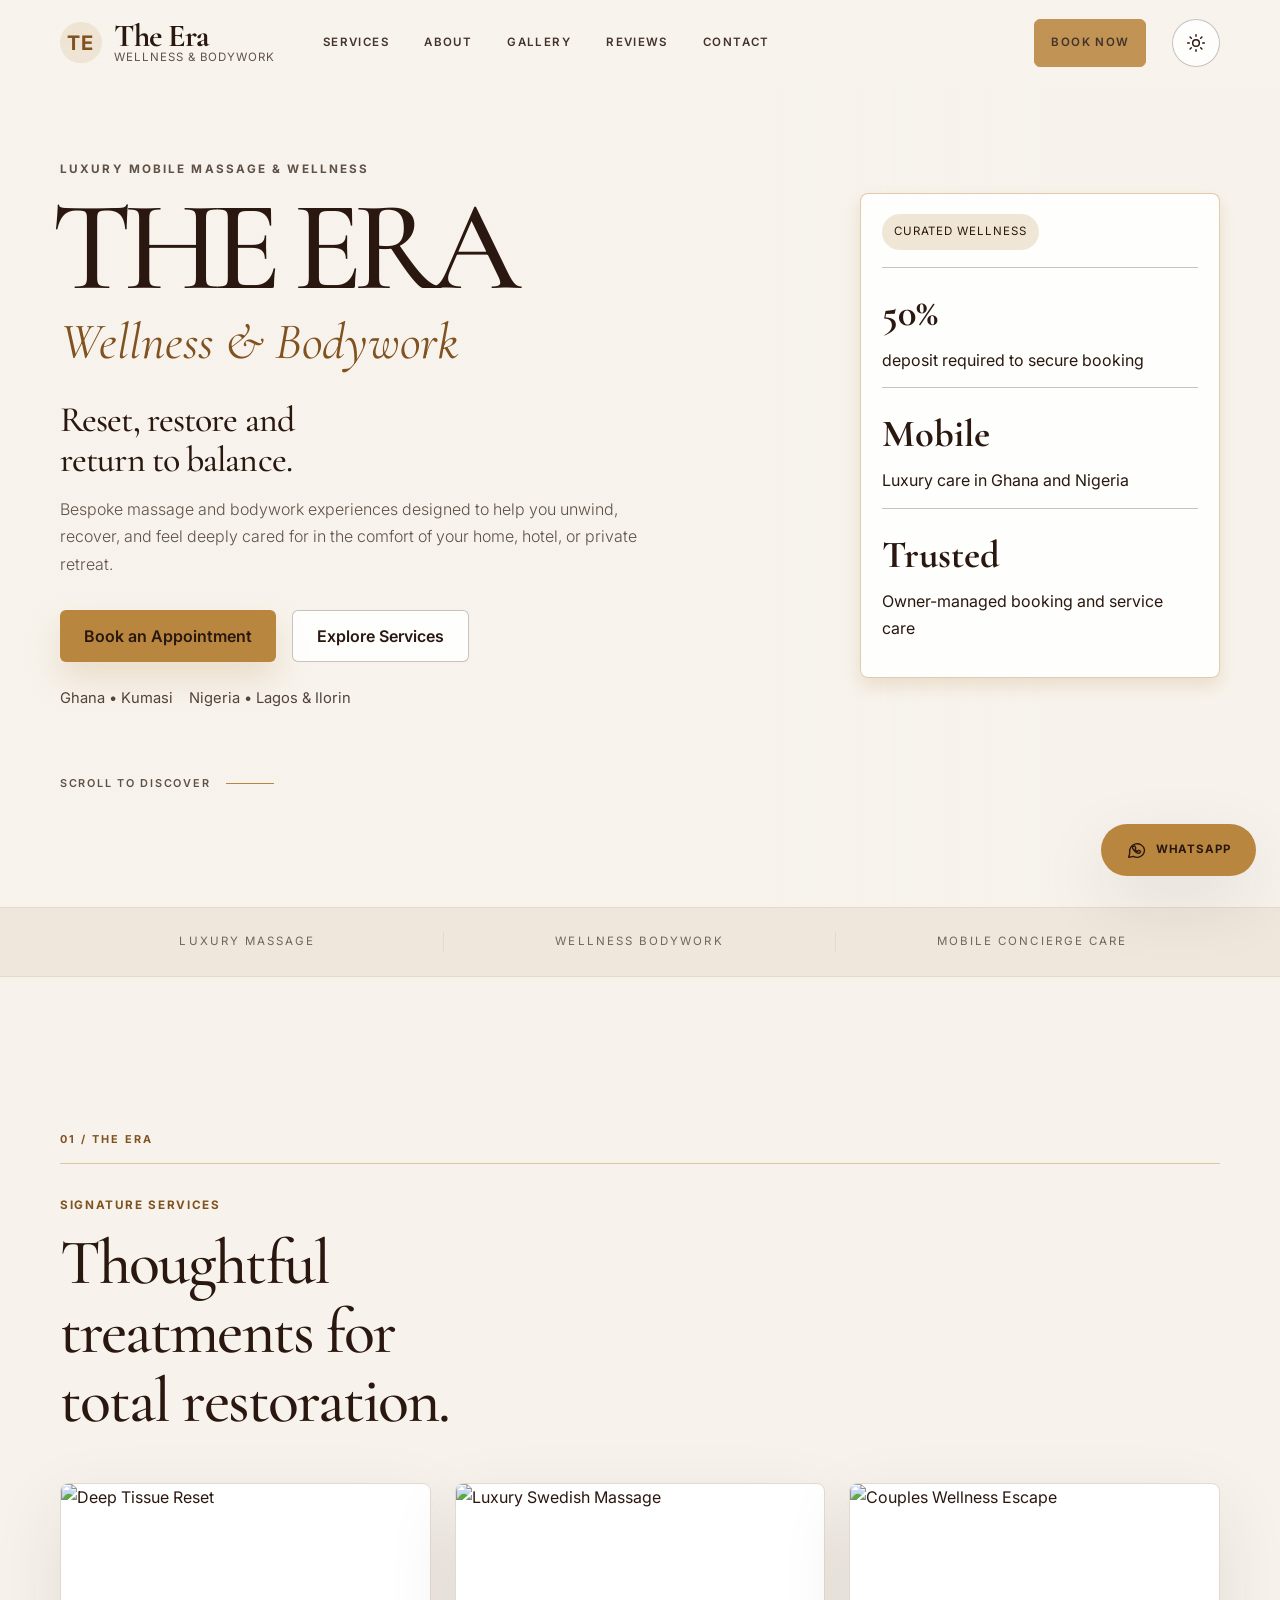
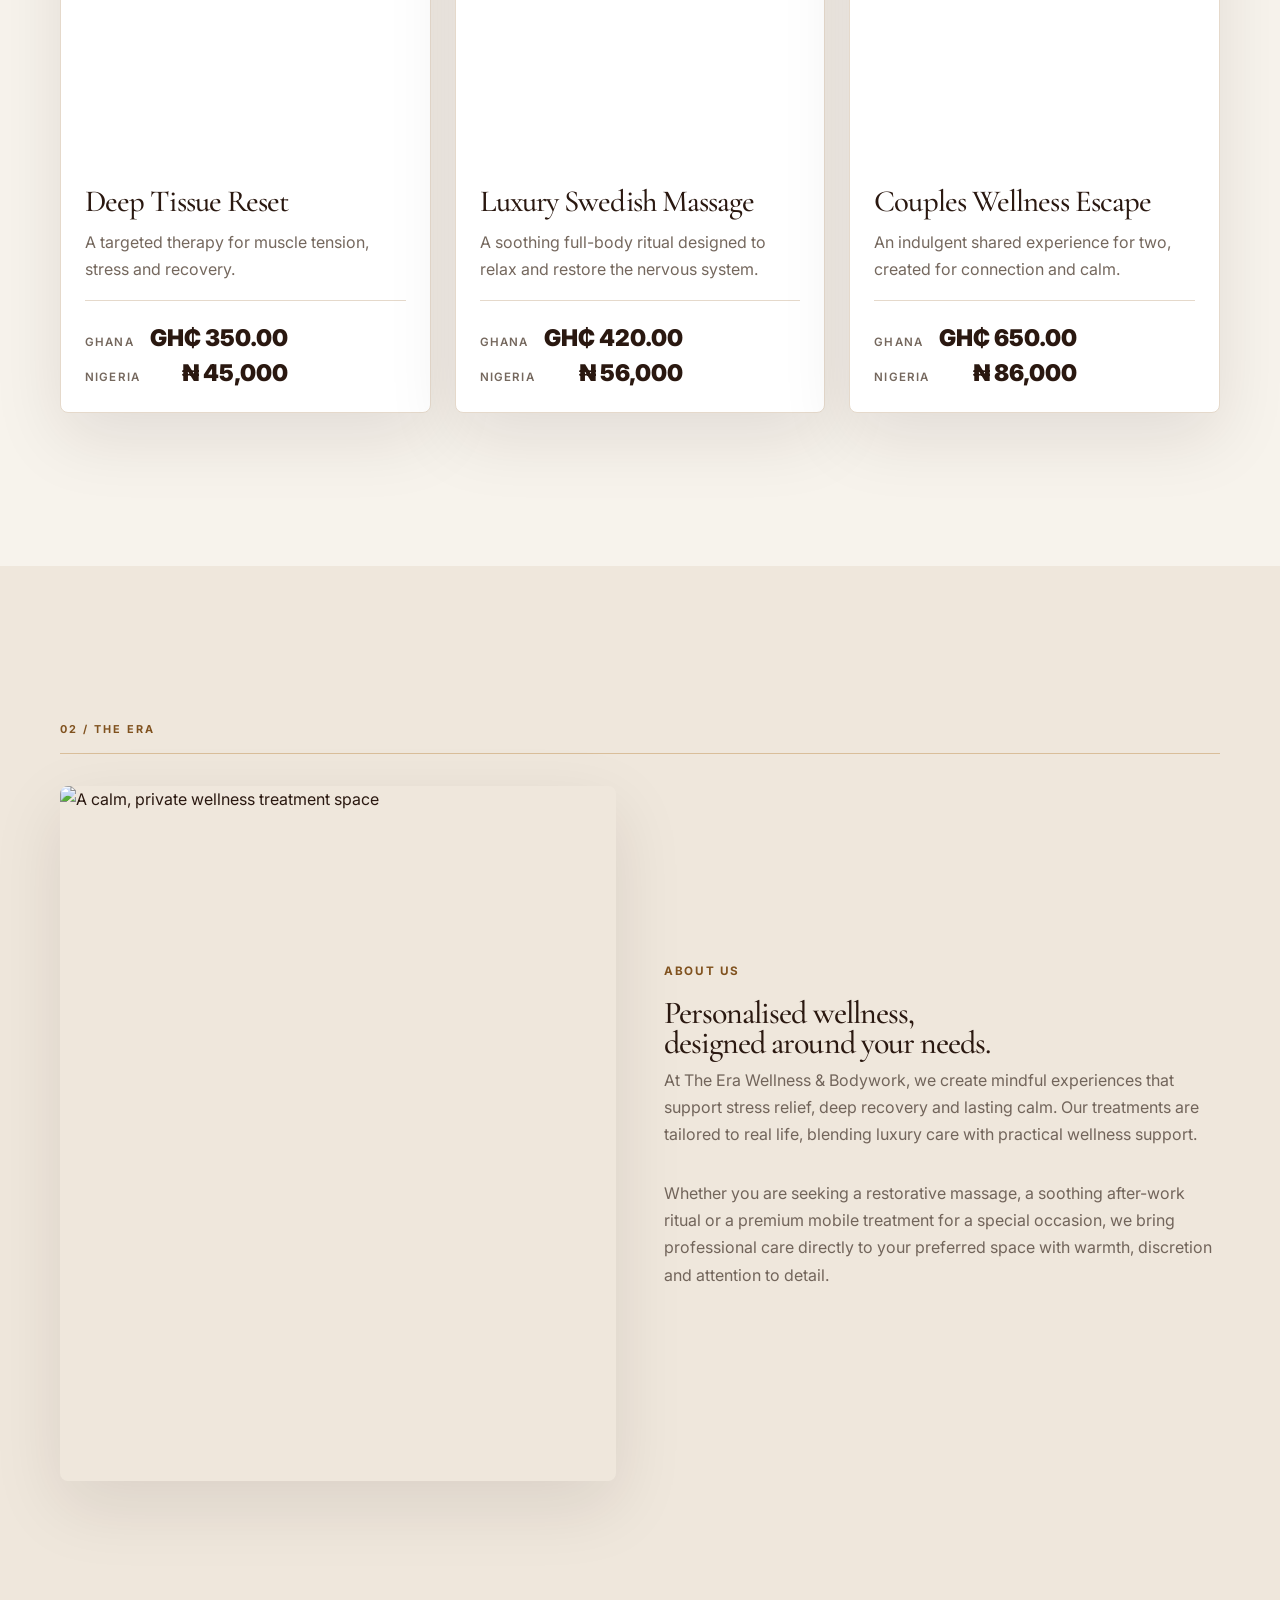
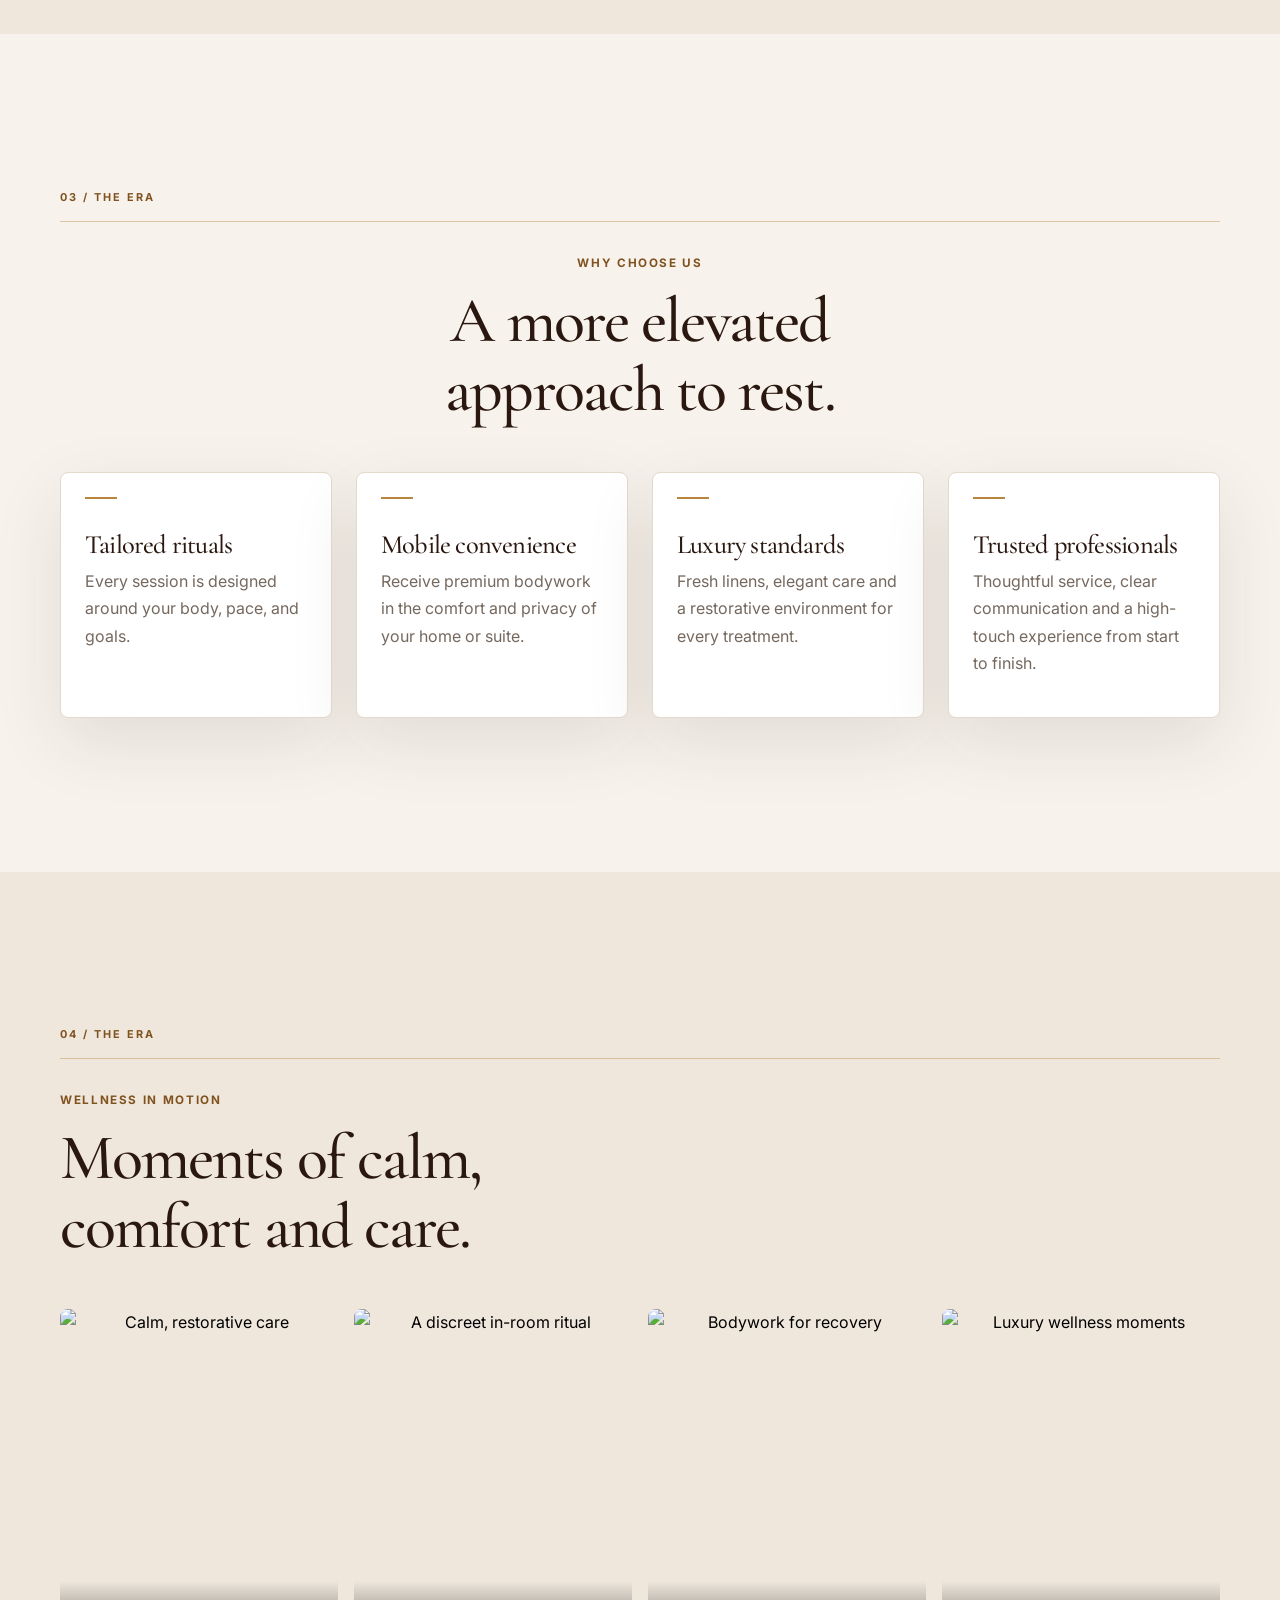
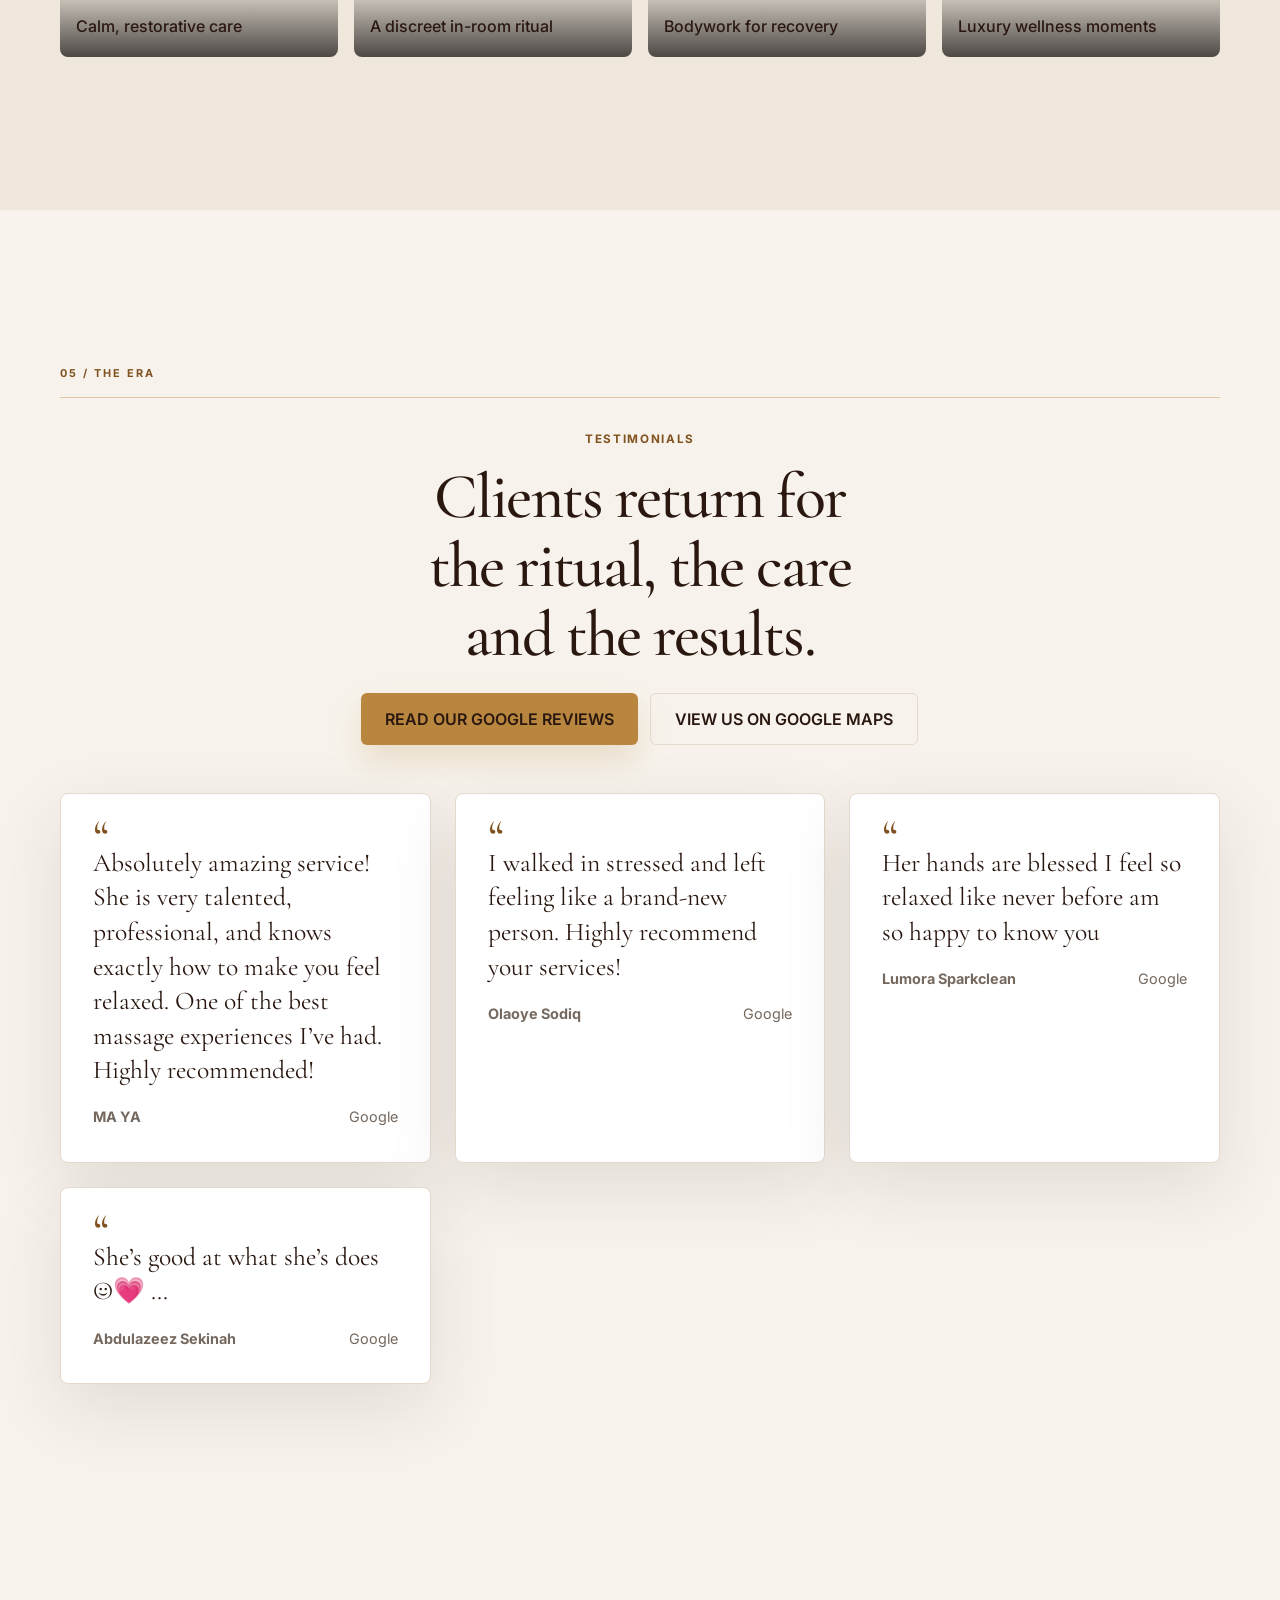
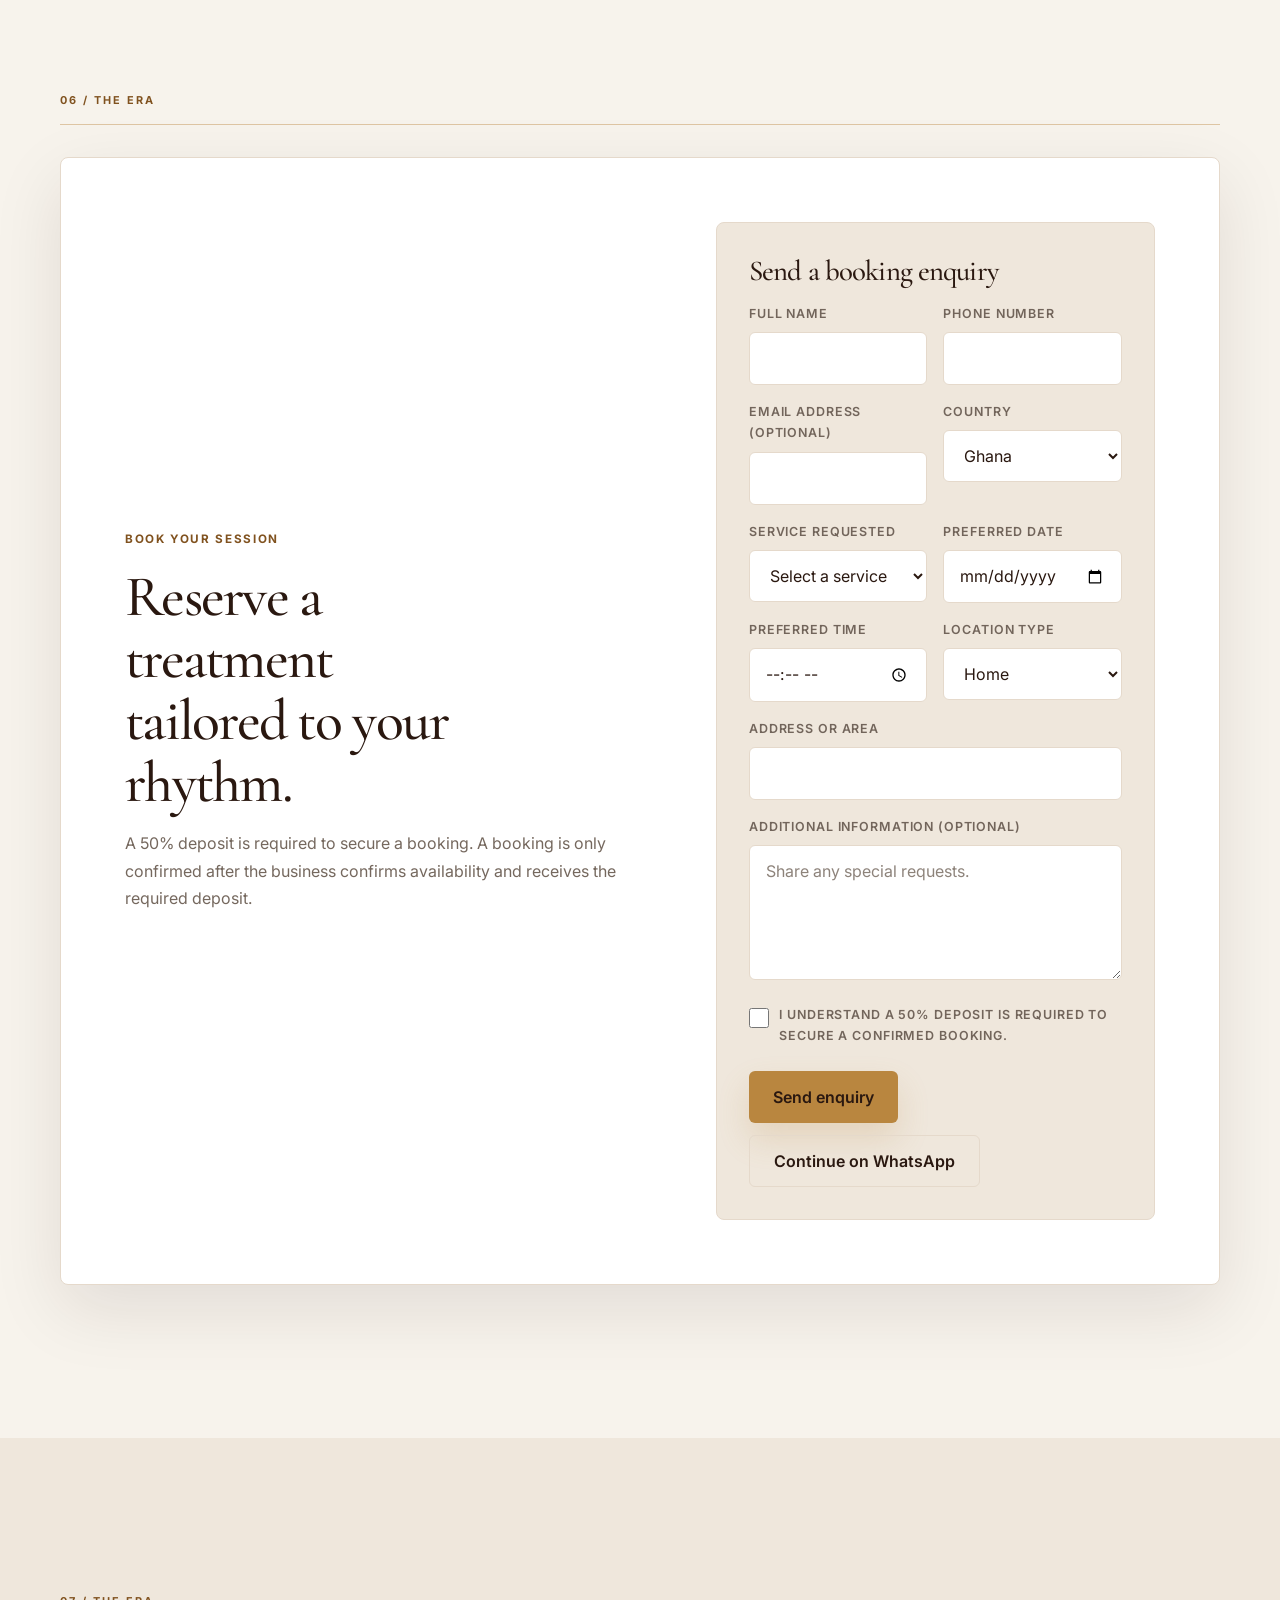
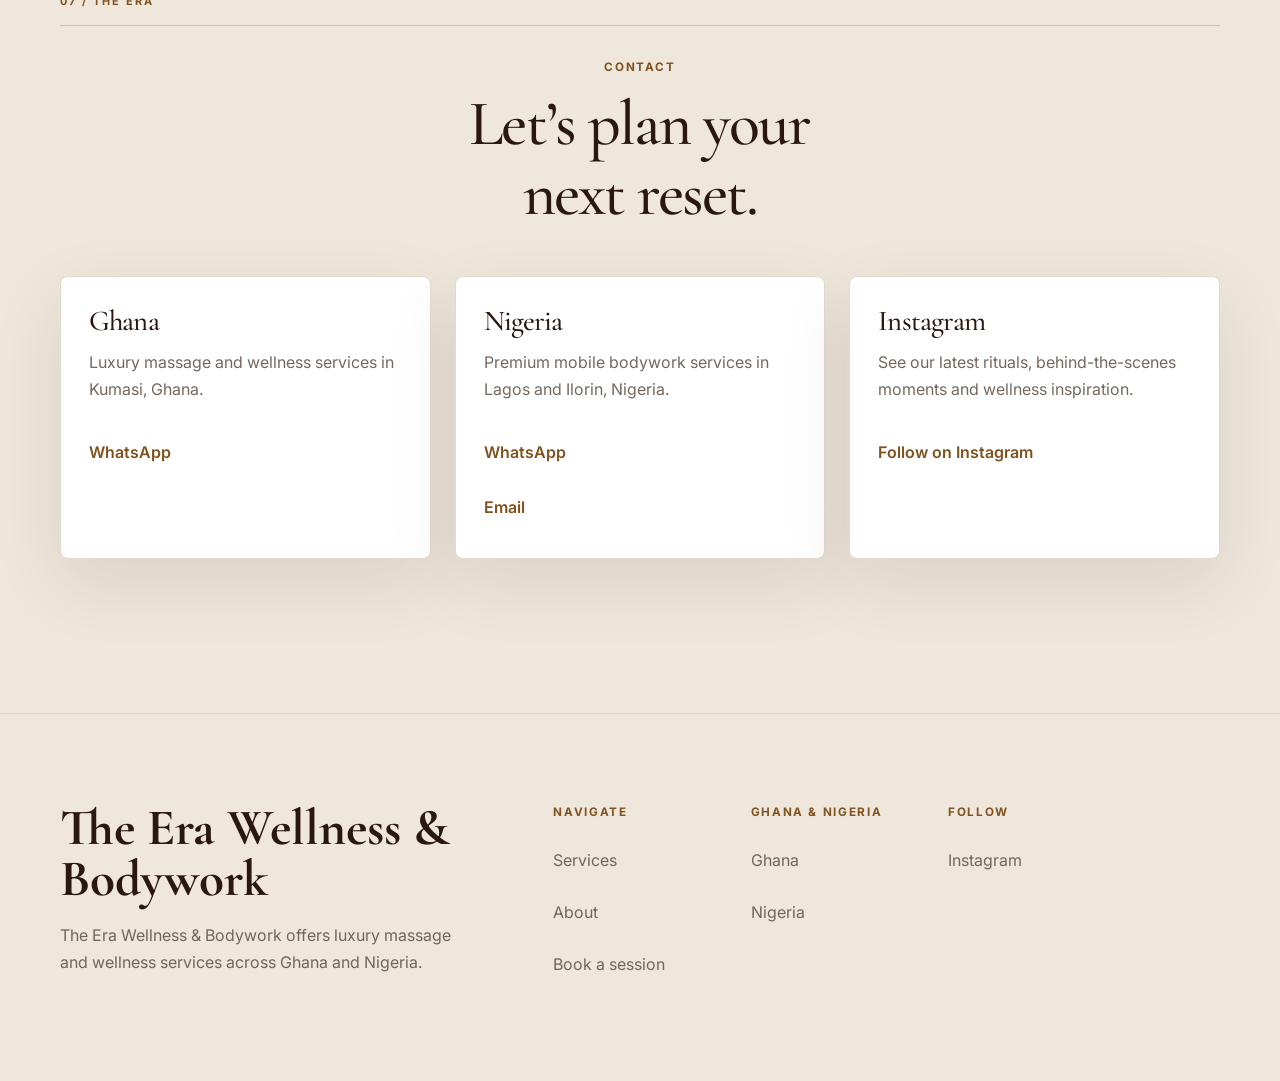
==== commit 8a639ec3: "Improve mobile UX and Google reviews Co-authored-by: Copilot <223556219+Copilot@users.noreply.github" ====
--- a/index.html
+++ b/index.html
@@ -35,8 +35,6 @@
           <button
             class="navbar-toggler"
             type="button"
-            data-bs-toggle="collapse"
-            data-bs-target="#mainNav"
             aria-controls="mainNav"
             aria-expanded="false"
             aria-label="Toggle navigation"
@@ -45,7 +43,7 @@
             <span></span>
             <span></span>
           </button>
-          <div class="collapse navbar-collapse" id="mainNav">
+          <div class="collapse navbar-collapse" id="mainNav" aria-label="Main navigation">
             <ul class="navbar-nav ms-auto align-items-lg-center">
               <li class="nav-item"><a class="nav-link" href="#services">Services</a></li>
               <li class="nav-item"><a class="nav-link" href="#about">About</a></li>
@@ -198,7 +196,10 @@
           <div class="heading-row centered">
             <p class="eyebrow">Testimonials</p>
             <h2>Clients return for the ritual, the care and the results.</h2>
-            <a id="google-maps-review-link" class="btn btn-secondary hidden" href="#" target="_blank" rel="noopener noreferrer">Read or leave a Google review</a>
+            <div class="review-actions">
+              <a class="btn btn-primary" href="https://maps.app.goo.gl/VLtEwfNDoJrg8RL18?g_st=ic" target="_blank" rel="noopener noreferrer">READ OUR GOOGLE REVIEWS</a>
+              <a class="btn btn-secondary" href="https://maps.app.goo.gl/VLtEwfNDoJrg8RL18?g_st=ic" target="_blank" rel="noopener noreferrer">VIEW US ON GOOGLE MAPS</a>
+            </div>
           </div>
           <div id="testimonials-grid" class="testimonials-grid"></div>
         </div>
@@ -228,37 +229,27 @@
                 </p>
                 <div class="row g-3">
                   <div class="col-md-6">
-                    <div class="floating-field">
-                      <input id="booking-name" name="name" type="text" placeholder=" " required />
-                      <label for="booking-name">Full name</label>
-                    </div>
-                  </div>
-                  <div class="col-md-6">
-                    <div class="floating-field">
-                      <input id="booking-email" name="email" type="email" placeholder=" " required />
-                      <label for="booking-email">Email</label>
-                    </div>
-                  </div>
-                  <fieldset class="booking-country-field col-md-6">
-                    <legend>Country</legend>
-                    <div class="country-segmented">
-                      <label class="country-option" for="booking-country">
-                        <input id="booking-country" name="country" type="radio" value="Ghana" required checked />
-                        <span>Ghana</span>
-                      </label>
-                      <label class="country-option" for="booking-country-nigeria">
-                        <input id="booking-country-nigeria" name="country" type="radio" value="Nigeria" />
-                        <span>Nigeria</span>
-                      </label>
-                    </div>
-                  </fieldset>
-                  <div class="col-md-6">
-                    <label for="booking-service">Service</label>
+                    <label for="booking-name">Full name</label>
+                    <input id="booking-name" name="name" type="text" autocomplete="name" required />
+                  </div>
+                  <div class="col-md-6">
+                    <label for="booking-phone">Phone number</label>
+                    <input id="booking-phone" name="phone" type="tel" autocomplete="tel" required />
+                  </div>
+                  <div class="col-md-6">
+                    <label for="booking-email">Email address <span class="optional-label">(optional)</span></label>
+                    <input id="booking-email" name="email" type="email" autocomplete="email" />
+                  </div>
+                  <div class="col-md-6">
+                    <label for="booking-country">Country</label>
+                    <select id="booking-country" name="country" required>
+                      <option value="Ghana" selected>Ghana</option>
+                      <option value="Nigeria">Nigeria</option>
+                    </select>
+                  </div>
+                  <div class="col-md-6">
+                    <label for="booking-service">Service requested</label>
                     <select id="booking-service" name="service" required></select>
-                  </div>
-                  <div class="col-md-6 floating-field">
-                    <input id="booking-phone" name="phone" type="tel" placeholder=" " required />
-                    <label for="booking-phone">WhatsApp number</label>
                   </div>
                   <div class="col-md-6">
                     <label for="booking-date">Preferred date</label>
@@ -269,20 +260,18 @@
                     <input id="booking-time" name="preferred-time" type="time" required />
                   </div>
                   <div class="col-md-6">
-                    <label for="booking-session-type">Session location type</label>
+                    <label for="booking-session-type">Location type</label>
                     <select id="booking-session-type" name="session-type" required>
-                      <option value="Home">Home</option>
+                      <option value="Home" selected>Home</option>
                       <option value="Hotel">Hotel</option>
                     </select>
                   </div>
                   <div class="col-12">
-                    <div class="floating-field">
-                      <input id="booking-location" name="location" type="text" placeholder=" " required />
-                      <label for="booking-location">Home or hotel address / area</label>
-                    </div>
+                    <label for="booking-location">Address or area</label>
+                    <input id="booking-location" name="location" type="text" autocomplete="street-address" required />
                   </div>
                   <div class="col-12">
-                    <label for="booking-notes">Notes</label>
+                    <label for="booking-notes">Additional information <span class="optional-label">(optional)</span></label>
                     <textarea id="booking-notes" name="notes" rows="4" placeholder="Share any special requests."></textarea>
                   </div>
                   <div class="col-12 checkbox-row">
@@ -292,9 +281,11 @@
                     </label>
                   </div>
                   <div class="col-12">
-                    <button id="booking-submit" class="btn btn-primary w-100" type="submit">Send enquiry</button>
+                    <div class="booking-actions">
+                      <button id="booking-submit" class="btn btn-primary" type="submit">Send enquiry</button>
+                      <a id="booking-whatsapp" class="btn btn-secondary hidden" href="#" target="_blank" rel="noopener noreferrer">Continue on WhatsApp</a>
+                    </div>
                     <p id="booking-form-status" class="form-status" role="status" aria-live="polite"></p>
-                    <a id="booking-whatsapp" class="btn btn-secondary w-100 hidden" href="#" target="_blank" rel="noopener noreferrer">Continue on WhatsApp</a>
                   </div>
                 </div>
               </form>
--- a/styles.css
+++ b/styles.css
@@ -283,6 +283,17 @@
   padding: 0.45rem 0.7rem;
 }
 
+.navbar-toggler:hover,
+.navbar-toggler:focus-visible {
+  border-color: var(--accent);
+  color: var(--accent-text);
+}
+
+.navbar-toggler:focus-visible {
+  outline: none;
+  box-shadow: var(--focus-ring);
+}
+
 .navbar-toggler span {
   display: block;
   width: 24px;
@@ -354,6 +365,10 @@
 
 .btn:hover {
   transform: translateY(-1px);
+}
+
+.btn:active {
+  transform: translateY(0);
 }
 
 .btn-primary {
@@ -592,6 +607,32 @@
   color: var(--text);
 }
 
+.review-link-copy {
+  margin: 0 0 1.1rem;
+  font-size: 0.9rem;
+  font-weight: 600;
+}
+
+.review-link-copy a {
+  color: var(--accent-text);
+  text-decoration: underline;
+  text-decoration-color: var(--accent-border);
+  text-underline-offset: 0.2em;
+}
+
+.review-actions {
+  display: flex;
+  flex-wrap: wrap;
+  justify-content: center;
+  gap: 12px;
+  grid-column: 1 / -1;
+  margin-top: 1rem;
+}
+
+.review-actions .btn {
+  min-height: 48px;
+}
+
 .review-meta {
   display: flex;
   justify-content: space-between;
@@ -692,9 +733,15 @@
 
 .booking-form-card input[type="checkbox"] {
   flex: 0 0 auto;
-  width: auto;
+  min-height: 0;
+  height: 20px;
+  width: 20px;
   margin-top: 0.25rem;
   padding: 0;
+}
+
+.booking-form-card :is(input, select, textarea):user-invalid {
+  border-color: var(--error);
 }
 
 .form-status {
@@ -933,6 +980,11 @@
 
 .hidden {
   display: none !important;
+}
+
+html.mobile-nav-open,
+html.mobile-nav-open body {
+  overflow: hidden;
 }
 
 .list-stack {
@@ -1678,52 +1730,79 @@
   .navbar-toggler {
     position: relative;
     z-index: 36;
-    min-width: 44px;
+    display: grid;
+    width: 48px;
+    min-width: 48px;
+    height: 44px;
     min-height: 44px;
+    align-content: center;
+    justify-items: center;
+    padding: 0;
     border-radius: 6px;
   }
 
+  .navbar-toggler span {
+    transition: transform 0.2s ease, opacity 0.2s ease;
+  }
+
+  .navbar-toggler.is-open span:first-child {
+    transform: translateY(12px) rotate(45deg);
+  }
+
+  .navbar-toggler.is-open span:nth-child(2) {
+    opacity: 0;
+  }
+
+  .navbar-toggler.is-open span:last-child {
+    transform: translateY(-12px) rotate(-45deg);
+  }
+
   .navbar-collapse.show {
-    position: fixed;
+    position: absolute;
     z-index: 35;
-    inset: 0;
-    display: flex !important;
-    align-items: center;
-    justify-content: center;
-    padding: 6rem 24px 2rem;
+    top: 100%;
+    right: 12px;
+    left: 12px;
+    display: block !important;
+    max-height: calc(100dvh - 88px);
+    overflow-y: auto;
+    padding: 8px 16px 16px;
+    border: 1px solid var(--border);
+    border-radius: 8px;
     background: var(--surface);
-    backdrop-filter: blur(20px);
+    box-shadow: var(--shadow);
   }
 
   .navbar-collapse.show .navbar-nav {
-    width: min(100%, 520px);
+    display: flex;
+    width: 100%;
+    margin: 0 !important;
     align-items: stretch;
-    gap: 0.5rem;
+    gap: 2px;
   }
 
   .navbar-collapse.show .nav-link,
   .site-header.nav-scrolled .navbar-collapse.show .nav-link {
-    padding: 0.6rem 0;
+    display: flex;
+    min-height: 44px;
+    align-items: center;
+    padding: 8px 4px;
     color: var(--text);
-    font-family: "Cormorant Garamond", serif;
-    font-size: clamp(2rem, 7vw, 3.5rem);
-    font-weight: 500;
-    letter-spacing: -0.02em;
-    text-transform: none;
+    font-family: "Inter", sans-serif;
+    font-size: 0.78rem;
+    font-weight: 600;
+    letter-spacing: 0.08em;
+    text-transform: uppercase;
   }
 
   .navbar-collapse.show .cta-link {
     justify-content: center;
-    margin-top: 0.75rem;
-    padding: 0.7rem 1rem !important;
-    font-family: "Inter", sans-serif;
-    font-size: 0.8rem;
-    letter-spacing: 0.12em;
-    text-transform: uppercase;
+    margin-top: 4px;
+    padding: 8px 12px !important;
   }
 
   .navbar-collapse.show .theme-switcher-item {
-    margin: 1rem 0 0;
+    margin: 8px 0 0;
   }
 
   .hero-section {
@@ -1747,7 +1826,36 @@
 
 @media (max-width: 767px) {
   :root {
-    --page-gutter: 24px;
+    --page-gutter: 20px;
+    --section-space: 64px;
+  }
+
+  .navbar {
+    padding: 0.5rem 0;
+  }
+
+  .site-header .nav-shell {
+    gap: 12px;
+  }
+
+  .navbar-brand {
+    gap: 0.55rem;
+    min-width: 0;
+  }
+
+  .brand-mark {
+    width: 2.4rem;
+    height: 2.4rem;
+    flex: 0 0 auto;
+  }
+
+  .navbar-brand .brand-text strong {
+    font-size: 1.5rem;
+  }
+
+  .brand-text small {
+    font-size: 0.6rem;
+    letter-spacing: 0.06em;
   }
 
   body:not(.admin-body) .container-xl {
@@ -1777,11 +1885,12 @@
 
   .hero-actions {
     flex-direction: row;
-    align-items: stretch;
+    align-items: flex-start;
   }
 
   .hero-actions .btn {
-    flex: 1 1 180px;
+    flex: 0 0 auto;
+    width: auto;
   }
 
   .hero-meta {
@@ -1807,6 +1916,7 @@
   .heading-row.centered h2 {
     grid-column: 1 / -1;
     max-width: 16ch;
+    font-size: clamp(1.75rem, 7vw, 2.4rem);
   }
 
   .services-grid,
@@ -1839,7 +1949,44 @@
   }
 
   .booking-shell {
+    gap: 1.5rem;
+    padding: 0;
+    border: 0;
+    background: transparent;
+    box-shadow: none;
+  }
+
+  .booking-form-card {
+    padding: 1rem;
+  }
+
+  .booking-form-card h3 {
+    font-size: 1.6rem;
+  }
+
+  body:not(.admin-body) input,
+  body:not(.admin-body) textarea,
+  body:not(.admin-body) select {
+    min-height: 48px;
+    padding: 10px 12px;
+  }
+
+  body:not(.admin-body) textarea {
+    min-height: 112px;
+  }
+
+  .about-section .image-frame {
+    aspect-ratio: 4 / 3;
+  }
+
+  .review-card {
     padding: 1.25rem;
+  }
+
+  .review-actions {
+    justify-content: flex-start;
+    gap: 8px;
+    width: 100%;
   }
 
   .footer-shell {
@@ -1853,10 +2000,6 @@
 }
 
 @media (max-width: 400px) {
-  .hero-actions {
-    flex-direction: column;
-  }
-
   .why-grid {
     grid-template-columns: 1fr;
   }
@@ -1980,12 +2123,49 @@
 }
 
 body:not(.admin-body) .btn-primary:hover {
+  background-color: var(--accent);
+  color: var(--accent-contrast);
   box-shadow: var(--accent-glow);
 }
 
 body:not(.admin-body) .btn-secondary:hover {
   border-color: var(--accent);
+  background-color: var(--bg-alt);
   color: var(--accent-text);
+}
+
+body:not(.admin-body) .btn-primary:active,
+body:not(.admin-body) .btn-primary:focus-visible {
+  background-color: var(--accent);
+  color: var(--accent-contrast);
+}
+
+body:not(.admin-body) .btn-secondary:active,
+body:not(.admin-body) .btn-secondary:focus-visible {
+  border-color: var(--accent);
+  background-color: var(--bg-alt);
+  color: var(--accent-text);
+}
+
+.navbar-nav .nav-link:hover,
+.navbar-nav .nav-link:focus-visible {
+  color: var(--accent-text);
+}
+
+.booking-actions {
+  display: flex;
+  flex-wrap: wrap;
+  align-items: center;
+  gap: 0.75rem;
+}
+
+.booking-actions .btn {
+  width: auto;
+  max-width: 100%;
+}
+
+.form-status:empty {
+  display: none;
 }
 
 .hero-section .btn-secondary {
@@ -2161,9 +2341,10 @@
 
   .site-header .navbar-nav {
     display: flex;
-    width: min(100%, 520px);
-    margin: 0 auto !important;
-    gap: 16px;
+    width: 100%;
+    margin: 0 !important;
+    align-items: stretch;
+    gap: 2px;
   }
 
   .site-header .navbar-nav > .nav-item:nth-child(6),
@@ -2210,7 +2391,53 @@
   }
 
   .hero-actions {
-    gap: 16px;
+    gap: 8px;
+  }
+
+  .site-header .navbar-collapse.show {
+    right: 12px;
+    left: 12px;
+  }
+
+  body:not(.admin-body) .btn {
+    min-height: 44px;
+    padding: 10px 16px;
+    font-size: 0.875rem;
+    line-height: 1.2;
+  }
+
+  body:not(.admin-body) .review-actions .btn {
+    width: auto;
+    max-width: 100%;
+    min-height: 44px;
+    padding: 10px 14px;
+    font-size: 0.72rem;
+    text-align: center;
+  }
+
+  .heading-row {
+    margin-bottom: 2rem;
+  }
+
+  .section-space {
+    padding: var(--section-space) 0;
+  }
+
+  .booking-shell {
+    grid-template-columns: minmax(0, 1fr);
+  }
+
+  .booking-form-card .row {
+    --bs-gutter-x: 12px;
+    --bs-gutter-y: 12px;
+  }
+
+  .optional-label {
+    color: var(--text-muted);
+    font-size: 0.68rem;
+    font-weight: 500;
+    letter-spacing: 0;
+    text-transform: none;
   }
 
   .services-grid,
@@ -2238,120 +2465,6 @@
   .footer-column:last-child {
     grid-column: span 1;
   }
-}
-
-@media (max-width: 400px) {
-  .hero-actions .btn {
-    width: 100%;
-  }
-}
-
-.booking-country-field {
-  min-width: 0;
-  margin: 0;
-  padding: 0;
-  border: 0;
-}
-
-.booking-country-field legend {
-  float: none;
-  width: auto;
-  margin: 0 0 var(--space-1);
-  color: var(--text-muted-alt);
-  font-size: 0.78rem;
-  font-weight: 600;
-  letter-spacing: 0.07em;
-  text-transform: uppercase;
-}
-
-.country-segmented {
-  display: grid;
-  min-height: 52px;
-  grid-template-columns: repeat(2, minmax(0, 1fr));
-  gap: 4px;
-  padding: 4px;
-  border: 1px solid var(--input-border);
-  border-radius: 6px;
-  background: var(--surface-2);
-}
-
-.country-option {
-  position: relative;
-  display: grid;
-  min-width: 0;
-  margin: 0;
-  cursor: pointer;
-}
-
-body:not(.admin-body) .booking-form-card .country-option input[type="radio"] {
-  position: absolute;
-  width: 1px;
-  height: 1px;
-  min-height: 0;
-  margin: 0;
-  padding: 0;
-  overflow: hidden;
-  clip-path: inset(50%);
-  white-space: nowrap;
-}
-
-.country-option span {
-  display: grid;
-  min-height: 42px;
-  place-items: center;
-  border: 1px solid transparent;
-  border-radius: 4px;
-  color: var(--text-muted-alt);
-  font-size: 0.76rem;
-  font-weight: 700;
-  letter-spacing: 0.08em;
-  text-transform: uppercase;
-}
-
-.country-option input:checked + span {
-  border-color: var(--accent-border);
-  background: var(--accent);
-  color: var(--accent-contrast);
-}
-
-.country-option input:focus-visible + span {
-  box-shadow: var(--focus-ring);
-}
-
-.floating-field {
-  position: relative;
-  min-width: 0;
-}
-
-.booking-form-card .floating-field input {
-  padding: 20px 16px 8px;
-}
-
-.booking-form-card .floating-field label {
-  position: absolute;
-  top: 50%;
-  left: 16px;
-  margin: 0;
-  padding: 0;
-  transform: translateY(-50%);
-  background: var(--input-bg);
-  color: var(--text-muted);
-  font-size: 0.82rem;
-  letter-spacing: 0;
-  text-transform: none;
-  pointer-events: none;
-}
-
-.booking-form-card .floating-field input:focus + label,
-.booking-form-card .floating-field input:not(:placeholder-shown) + label {
-  top: 4px;
-  padding: 0 4px;
-  transform: none;
-  color: var(--accent-text);
-  font-size: 0.62rem;
-  font-weight: 700;
-  letter-spacing: 0.08em;
-  text-transform: uppercase;
 }
 
 .gallery-open {
@@ -2487,11 +2600,11 @@
   }
 
   .floating-whatsapp {
-    right: 16px;
-    bottom: 16px;
-    width: 56px;
-    height: 56px;
-    min-height: 56px;
+    right: 14px;
+    bottom: 14px;
+    width: 52px;
+    height: 52px;
+    min-height: 52px;
     padding: 0;
     border-radius: 50%;
     font-size: 0;
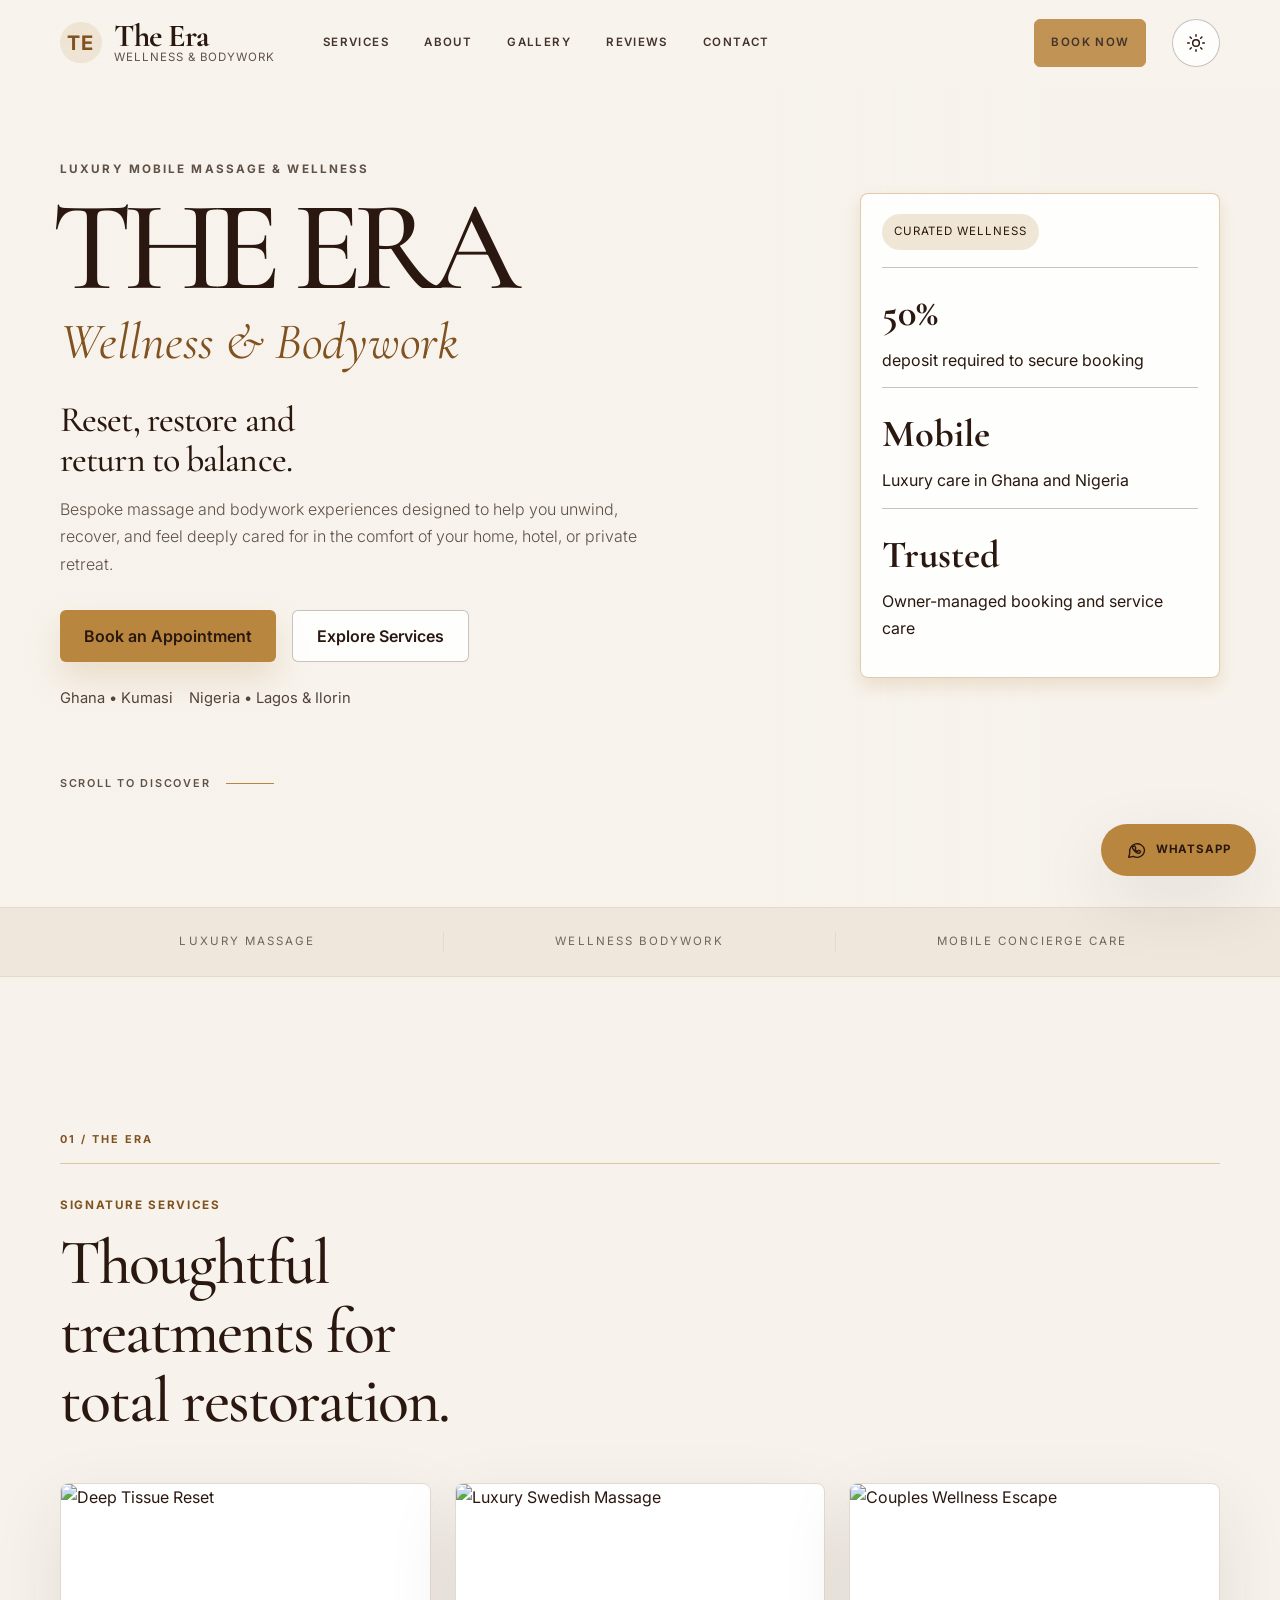
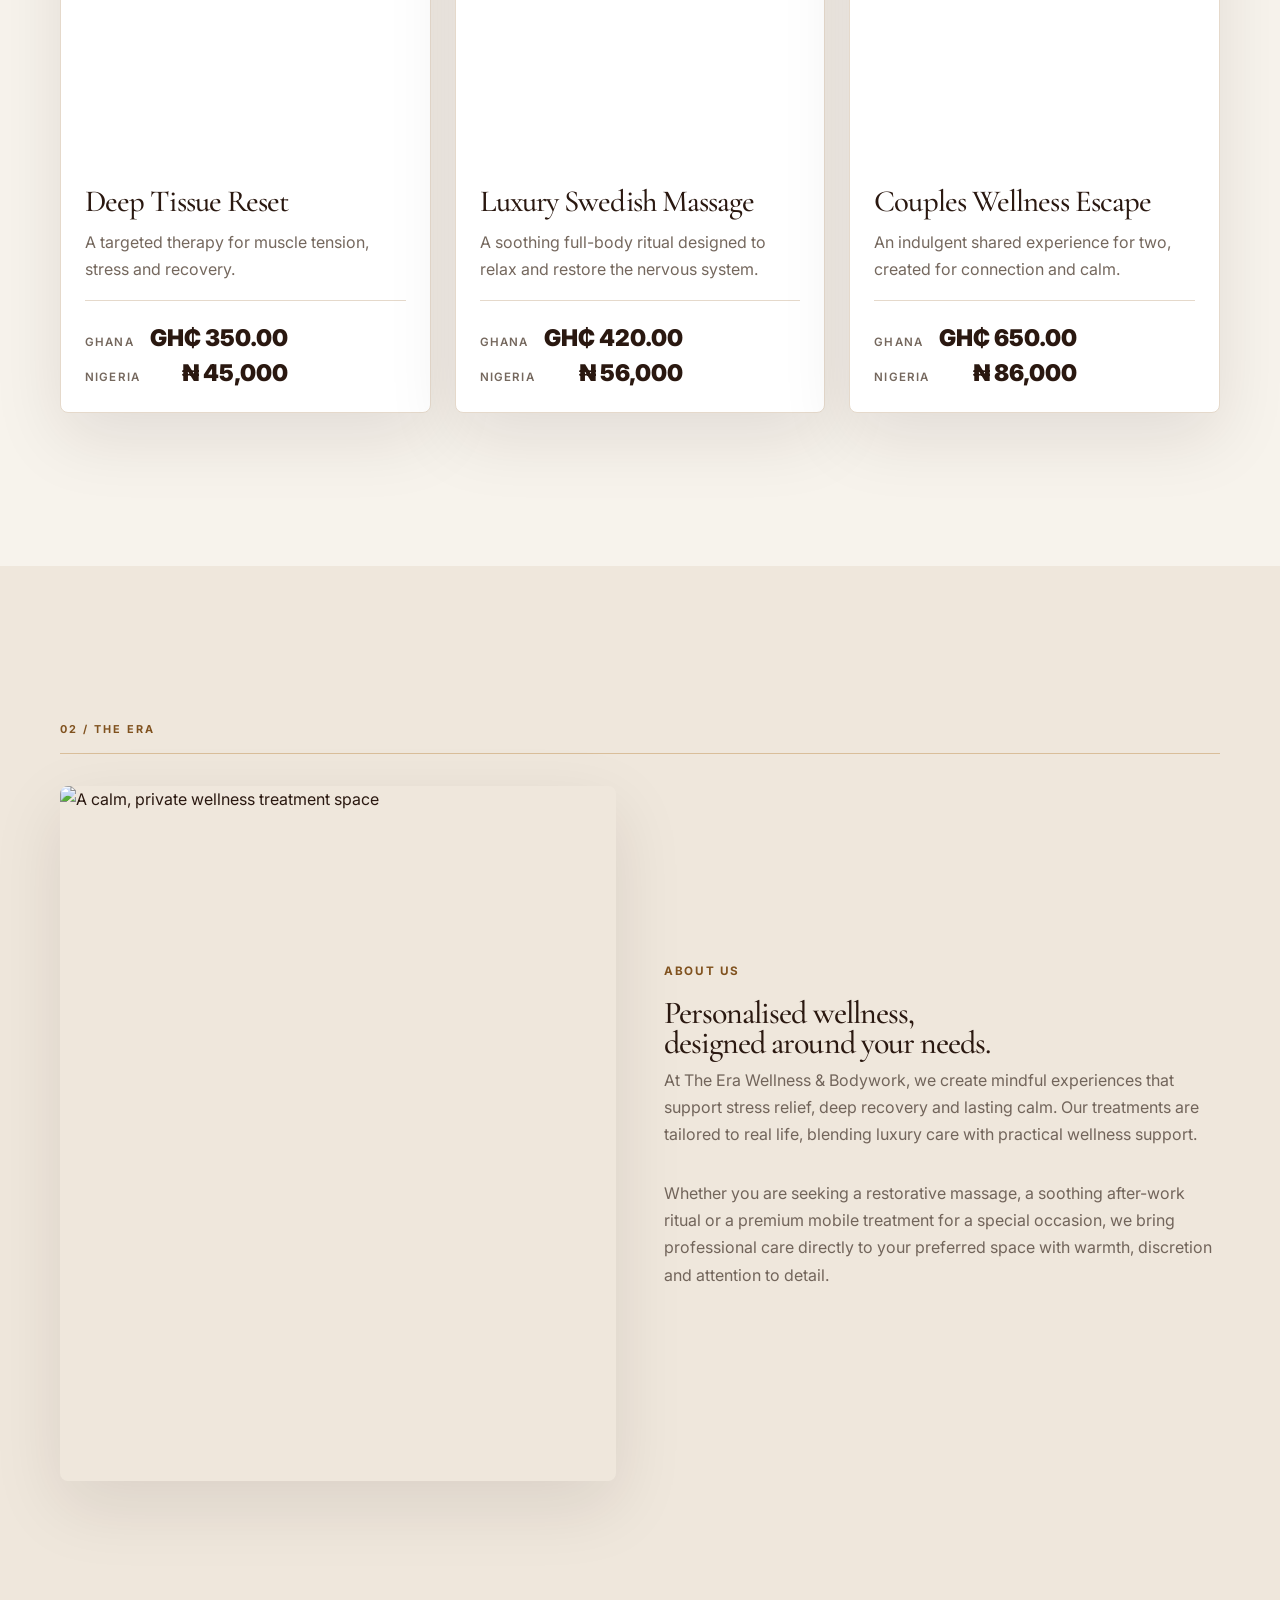
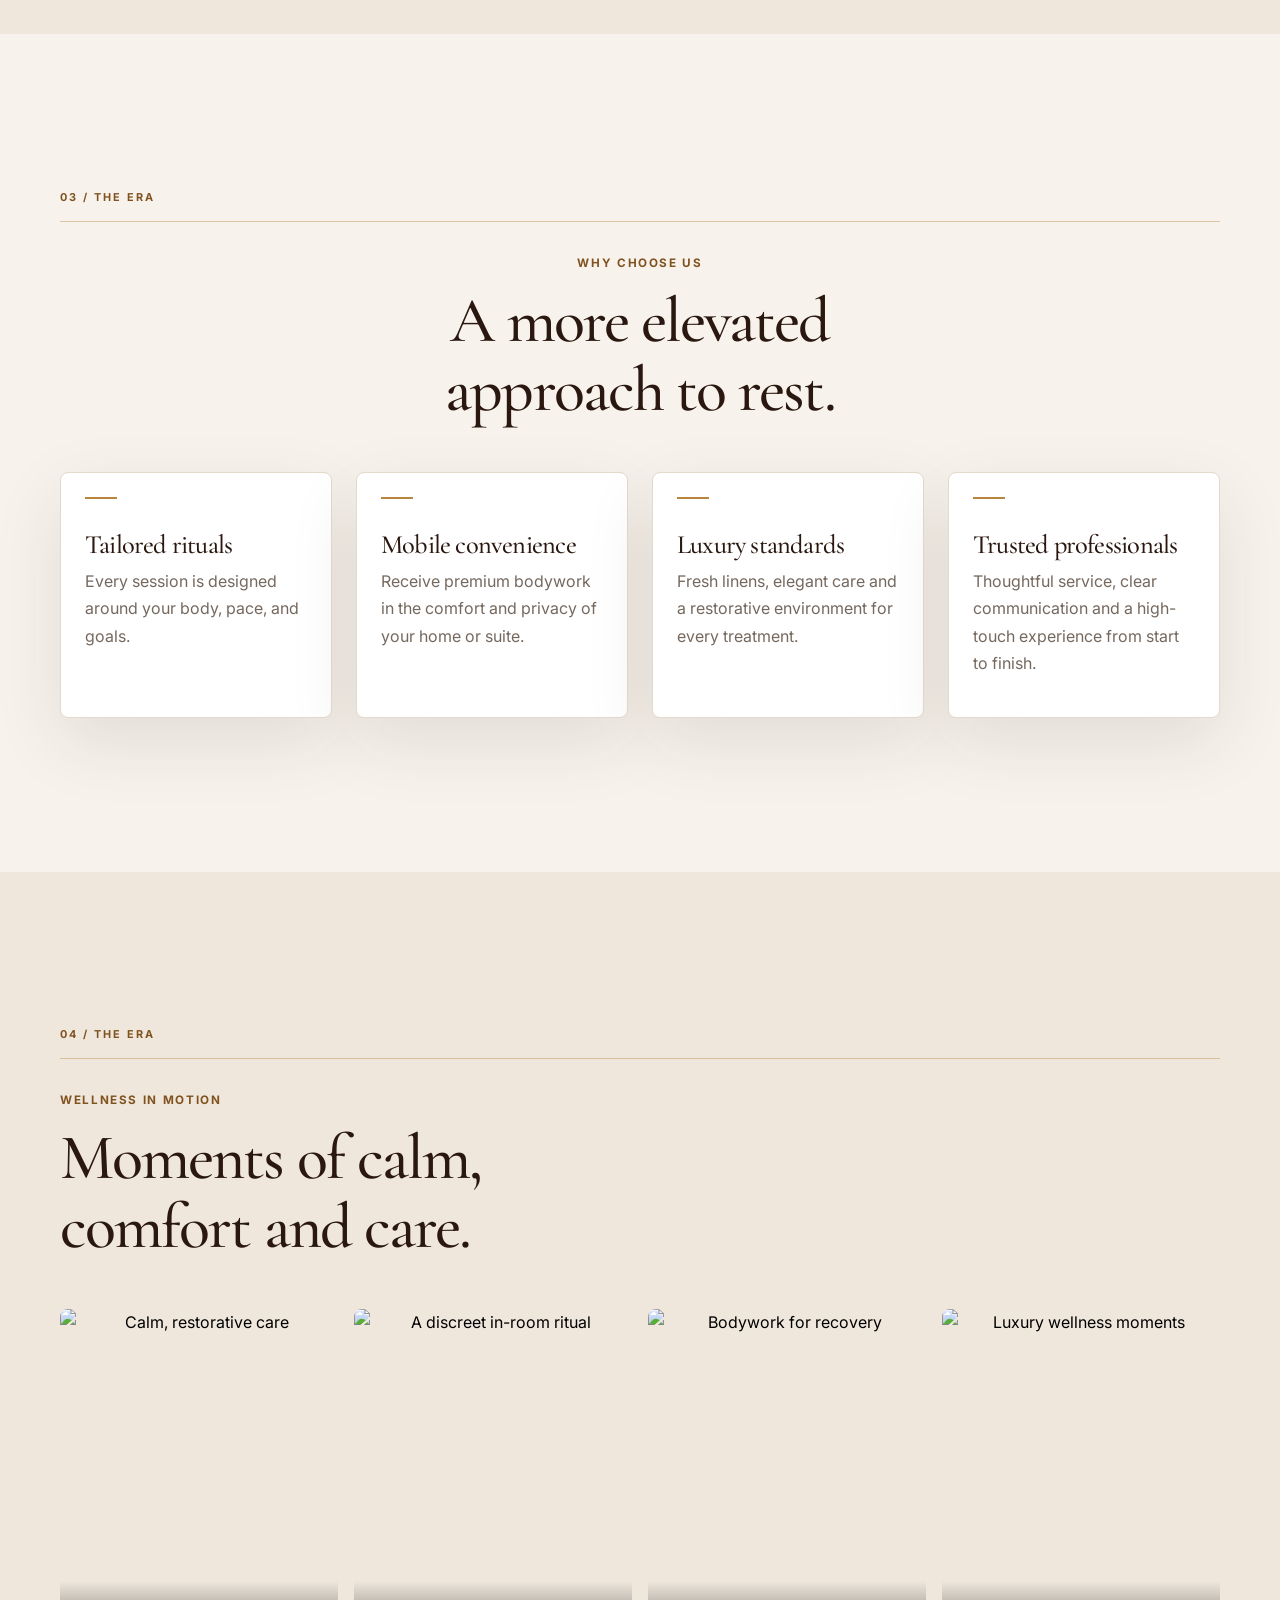
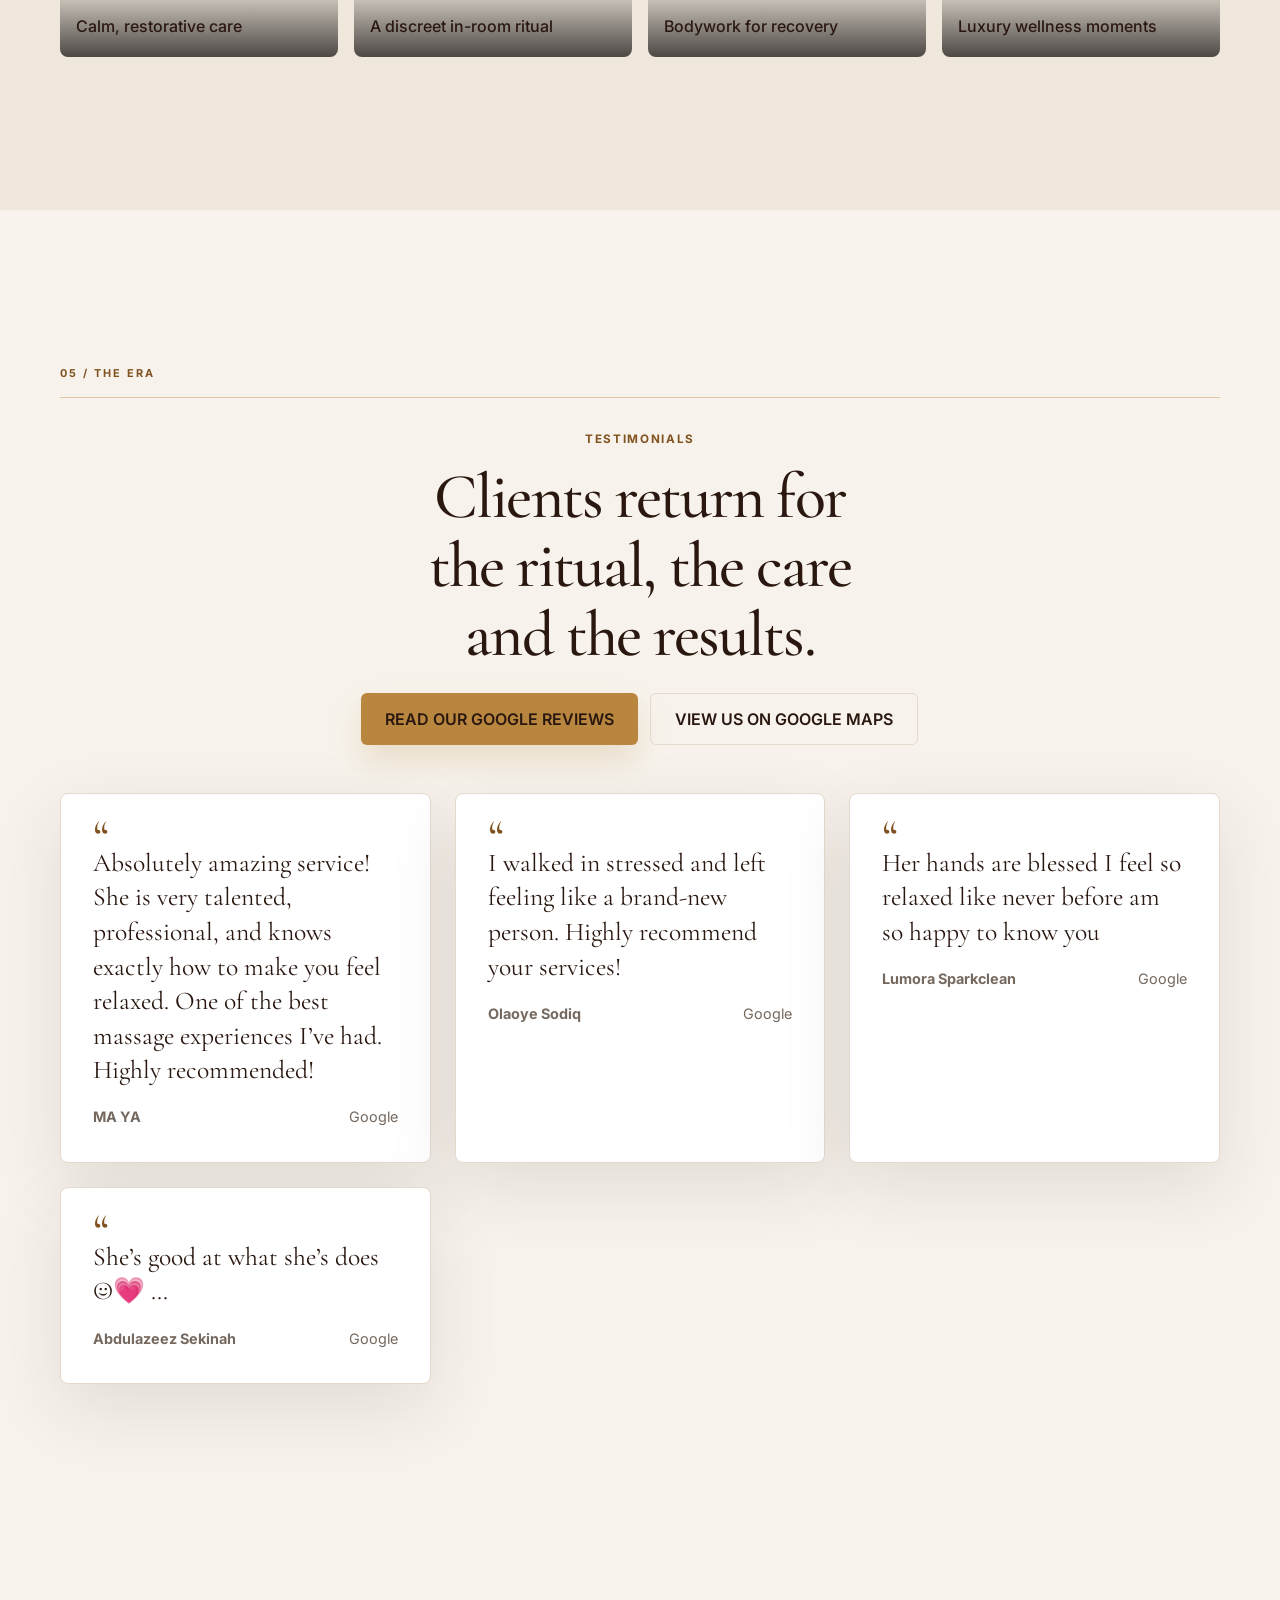
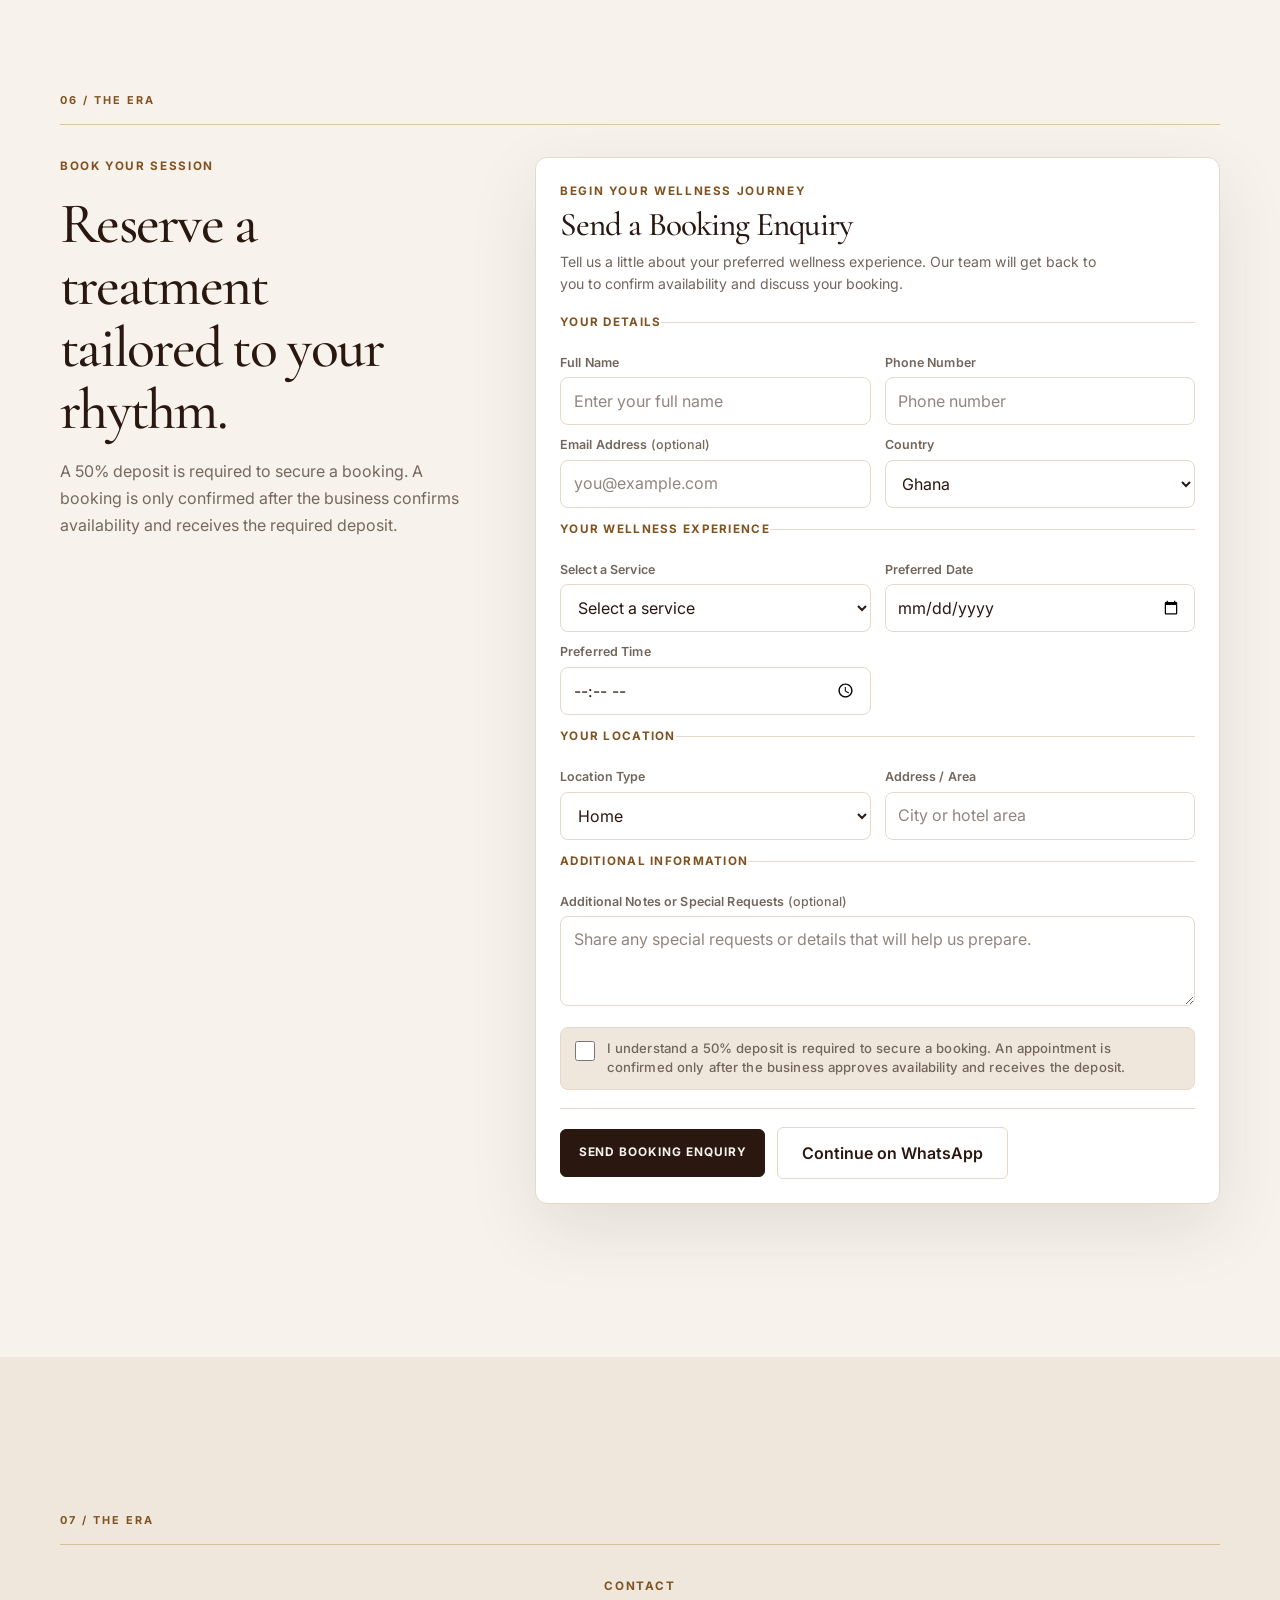
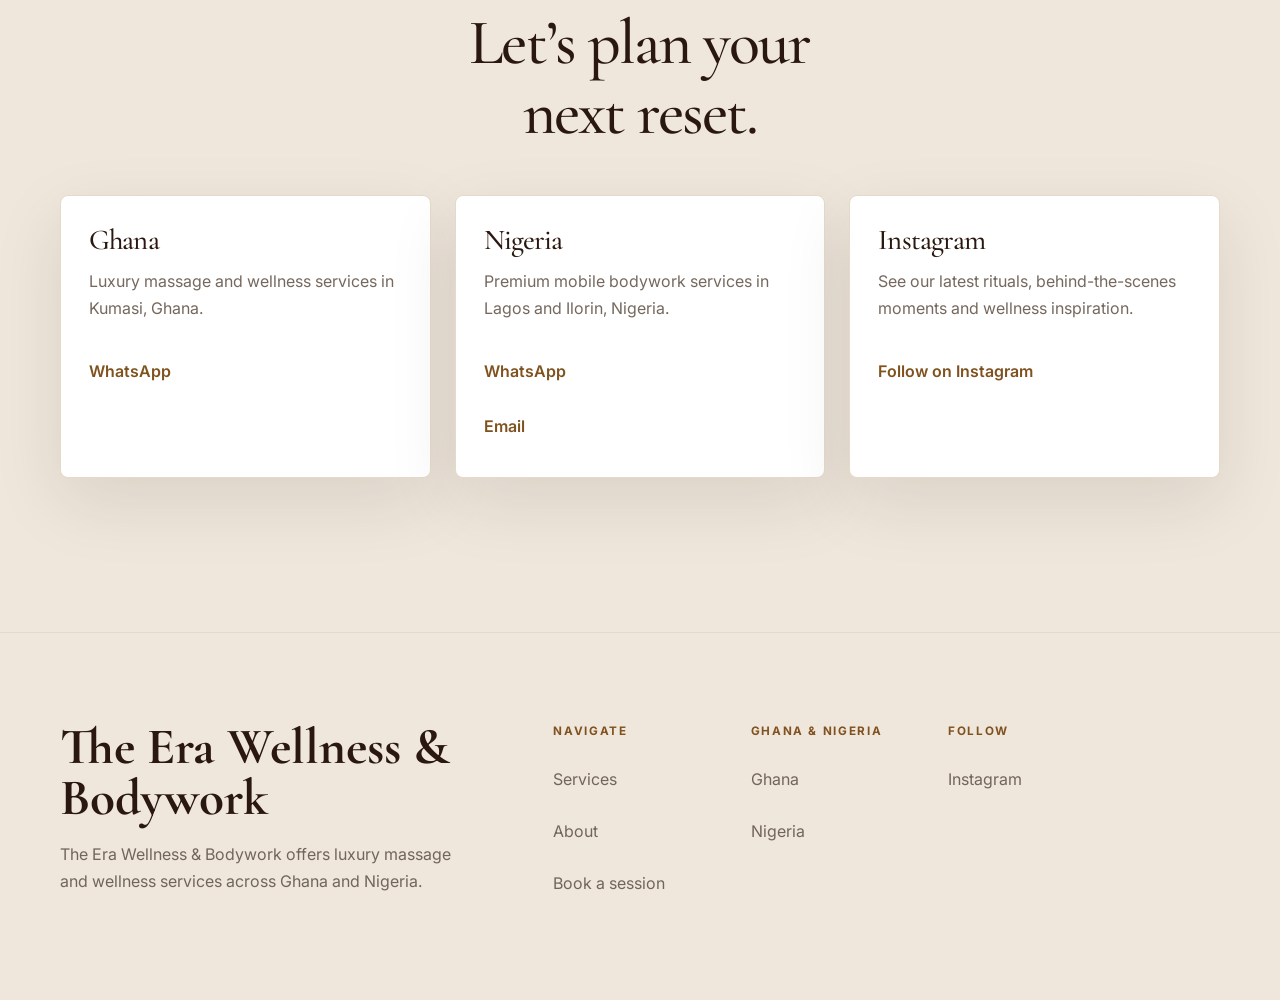
==== commit 6aa44be7: "Refine booking enquiry form Co-authored-by: Copilot <223556219+Copilot@users.noreply.github.com>" ====
--- a/index.html
+++ b/index.html
@@ -214,7 +214,13 @@
               <div id="booking-policy" class="booking-policy"></div>
             </div>
             <div class="booking-form-card">
-              <h3>Send a booking enquiry</h3>
+              <div class="booking-form-heading">
+                <p class="eyebrow">Begin your wellness journey</p>
+                <h3 id="booking-form-title">Send a Booking Enquiry</h3>
+                <p id="booking-form-intro" class="booking-form-intro">
+                  Tell us a little about your preferred wellness experience. Our team will get back to you to confirm availability and discuss your booking.
+                </p>
+              </div>
               <form
                 id="booking-form"
                 name="booking-enquiry"
@@ -222,71 +228,93 @@
                 action="/?booking=success#booking"
                 data-netlify="true"
                 netlify-honeypot="bot-field"
+                aria-labelledby="booking-form-title"
+                aria-describedby="booking-form-intro"
               >
                 <input type="hidden" name="form-name" value="booking-enquiry" />
                 <p class="hidden">
                   <label>Leave this field empty: <input name="bot-field" /></label>
                 </p>
-                <div class="row g-3">
-                  <div class="col-md-6">
-                    <label for="booking-name">Full name</label>
-                    <input id="booking-name" name="name" type="text" autocomplete="name" required />
-                  </div>
-                  <div class="col-md-6">
-                    <label for="booking-phone">Phone number</label>
-                    <input id="booking-phone" name="phone" type="tel" autocomplete="tel" required />
-                  </div>
-                  <div class="col-md-6">
-                    <label for="booking-email">Email address <span class="optional-label">(optional)</span></label>
-                    <input id="booking-email" name="email" type="email" autocomplete="email" />
-                  </div>
-                  <div class="col-md-6">
-                    <label for="booking-country">Country</label>
-                    <select id="booking-country" name="country" required>
-                      <option value="Ghana" selected>Ghana</option>
-                      <option value="Nigeria">Nigeria</option>
-                    </select>
-                  </div>
-                  <div class="col-md-6">
-                    <label for="booking-service">Service requested</label>
-                    <select id="booking-service" name="service" required></select>
-                  </div>
-                  <div class="col-md-6">
-                    <label for="booking-date">Preferred date</label>
-                    <input id="booking-date" name="preferred-date" type="date" required />
-                  </div>
-                  <div class="col-md-6">
-                    <label for="booking-time">Preferred time</label>
-                    <input id="booking-time" name="preferred-time" type="time" required />
-                  </div>
-                  <div class="col-md-6">
-                    <label for="booking-session-type">Location type</label>
-                    <select id="booking-session-type" name="session-type" required>
-                      <option value="Home" selected>Home</option>
-                      <option value="Hotel">Hotel</option>
-                    </select>
-                  </div>
-                  <div class="col-12">
-                    <label for="booking-location">Address or area</label>
-                    <input id="booking-location" name="location" type="text" autocomplete="street-address" required />
-                  </div>
-                  <div class="col-12">
-                    <label for="booking-notes">Additional information <span class="optional-label">(optional)</span></label>
-                    <textarea id="booking-notes" name="notes" rows="4" placeholder="Share any special requests."></textarea>
-                  </div>
-                  <div class="col-12 checkbox-row">
-                    <label for="deposit-policy">
-                      <input id="deposit-policy" name="deposit-policy-acknowledged" type="checkbox" value="yes" required />
-                      I understand a 50% deposit is required to secure a confirmed booking.
-                    </label>
-                  </div>
-                  <div class="col-12">
-                    <div class="booking-actions">
-                      <button id="booking-submit" class="btn btn-primary" type="submit">Send enquiry</button>
-                      <a id="booking-whatsapp" class="btn btn-secondary hidden" href="#" target="_blank" rel="noopener noreferrer">Continue on WhatsApp</a>
-                    </div>
-                    <p id="booking-form-status" class="form-status" role="status" aria-live="polite"></p>
-                  </div>
+                <fieldset class="booking-form-section">
+                  <legend>Your Details</legend>
+                  <div class="row">
+                    <div class="col-12 col-md-6">
+                      <label for="booking-name">Full Name</label>
+                      <input id="booking-name" name="name" type="text" autocomplete="name" placeholder="Enter your full name" required />
+                    </div>
+                    <div class="col-12 col-md-6">
+                      <label for="booking-phone">Phone Number</label>
+                      <input id="booking-phone" name="phone" type="tel" autocomplete="tel" placeholder="Phone number" required />
+                    </div>
+                    <div class="col-12 col-md-6">
+                      <label for="booking-email">Email Address <span class="optional-label">(optional)</span></label>
+                      <input id="booking-email" name="email" type="email" autocomplete="email" placeholder="you@example.com" />
+                    </div>
+                    <div class="col-12 col-md-6">
+                      <label for="booking-country">Country</label>
+                      <select id="booking-country" name="country" required>
+                        <option value="Ghana" selected>Ghana</option>
+                        <option value="Nigeria">Nigeria</option>
+                      </select>
+                    </div>
+                  </div>
+                </fieldset>
+                <fieldset class="booking-form-section">
+                  <legend>Your Wellness Experience</legend>
+                  <div class="row">
+                    <div class="col-12 col-md-6">
+                      <label for="booking-service">Select a Service</label>
+                      <select id="booking-service" name="service" required></select>
+                    </div>
+                    <div class="col-12 col-md-6">
+                      <label for="booking-date">Preferred Date</label>
+                      <input id="booking-date" name="preferred-date" type="date" required />
+                    </div>
+                    <div class="col-12 col-md-6">
+                      <label for="booking-time">Preferred Time</label>
+                      <input id="booking-time" name="preferred-time" type="time" required />
+                    </div>
+                  </div>
+                </fieldset>
+                <fieldset class="booking-form-section">
+                  <legend>Your Location</legend>
+                  <div class="row">
+                    <div class="col-12 col-md-6">
+                      <label for="booking-session-type">Location Type</label>
+                      <select id="booking-session-type" name="session-type" required>
+                        <option value="Home" selected>Home</option>
+                        <option value="Hotel">Hotel</option>
+                      </select>
+                    </div>
+                    <div class="col-12 col-md-6">
+                      <label for="booking-location">Address / Area</label>
+                      <input id="booking-location" name="location" type="text" autocomplete="street-address" placeholder="City or hotel area" required />
+                    </div>
+                  </div>
+                </fieldset>
+                <fieldset class="booking-form-section">
+                  <legend>Additional Information</legend>
+                  <div class="row">
+                    <div class="col-12">
+                      <label for="booking-notes">Additional Notes or Special Requests <span class="optional-label">(optional)</span></label>
+                      <textarea id="booking-notes" name="notes" rows="3" placeholder="Share any special requests or details that will help us prepare."></textarea>
+                    </div>
+                    <div class="col-12">
+                      <div class="checkbox-row">
+                        <label for="deposit-policy">
+                          <input id="deposit-policy" name="deposit-policy-acknowledged" type="checkbox" value="yes" required />
+                          <span>I understand a 50% deposit is required to secure a booking. An appointment is confirmed only after the business approves availability and receives the deposit.</span>
+                        </label>
+                      </div>
+                    </div>
+                  </div>
+                </fieldset>
+                <div class="booking-form-footer">
+                  <div class="booking-actions">
+                    <button id="booking-submit" class="btn btn-primary booking-submit" type="submit">SEND BOOKING ENQUIRY</button>
+                    <a id="booking-whatsapp" class="btn btn-secondary hidden" href="#" target="_blank" rel="noopener noreferrer">Continue on WhatsApp</a>
+                  </div>
+                  <p id="booking-form-status" class="form-status" role="status" aria-live="polite"></p>
                 </div>
               </form>
             </div>
--- a/styles.css
+++ b/styles.css
@@ -649,14 +649,9 @@
 
 .booking-shell {
   display: grid;
-  grid-template-columns: 1.2fr 1fr;
-  gap: 1.4rem;
-  align-items: center;
-  background: var(--surface);
-  border: 1px solid var(--border);
-  border-radius: 2rem;
-  padding: 2rem;
-  box-shadow: var(--shadow);
+  grid-template-columns: minmax(0, 0.75fr) minmax(0, 1.25fr);
+  gap: clamp(2rem, 5vw, 4rem);
+  align-items: start;
 }
 
 .booking-copy h2 {
@@ -668,18 +663,6 @@
   color: var(--text-muted);
   display: grid;
   gap: 0.7rem;
-}
-
-.booking-form-card {
-  background: var(--surface-2);
-  border: 1px solid var(--border);
-  border-radius: 1.4rem;
-  padding: 1.4rem;
-}
-
-.booking-form-card h3 {
-  margin-bottom: 1rem;
-  font-size: 2rem;
 }
 
 label {
@@ -691,10 +674,8 @@
   font-weight: 600;
 }
 
-.booking-form-card label,
 .booking-country-field legend,
-.country-option span,
-.booking-form-card .form-status {
+.country-option span {
   color: var(--text-muted-alt);
 }
 
@@ -723,30 +704,6 @@
   outline: none;
   border-color: var(--accent);
   box-shadow: var(--focus-ring);
-}
-
-.booking-form-card .checkbox-row label {
-  display: flex;
-  align-items: flex-start;
-  gap: 0.65rem;
-}
-
-.booking-form-card input[type="checkbox"] {
-  flex: 0 0 auto;
-  min-height: 0;
-  height: 20px;
-  width: 20px;
-  margin-top: 0.25rem;
-  padding: 0;
-}
-
-.booking-form-card :is(input, select, textarea):user-invalid {
-  border-color: var(--error);
-}
-
-.form-status {
-  color: var(--text-muted);
-  margin: 0.8rem 0;
 }
 
 .contact-grid {
@@ -1047,8 +1004,7 @@
   .contact-grid,
   .stats-grid,
   .panel-subgrid,
-  .two-column-layout,
-  .booking-shell {
+  .two-column-layout {
     grid-template-columns: 1fr 1fr;
   }
 
@@ -1069,8 +1025,7 @@
   .contact-grid,
   .stats-grid,
   .panel-subgrid,
-  .two-column-layout,
-  .booking-shell {
+  .two-column-layout {
     grid-template-columns: 1fr;
   }
 
@@ -1612,25 +1567,12 @@
   font-size: 0.9rem;
 }
 
-.booking-shell {
-  gap: clamp(2rem, 5vw, 5rem);
-  padding: clamp(1.5rem, 5vw, 4rem);
-  border-radius: 8px;
-  box-shadow: var(--shadow);
-}
-
 .booking-copy h2 {
   max-width: 12ch;
   font-size: clamp(2.2rem, 4.5vw, 3.8rem);
   line-height: 1.08;
 }
 
-.booking-form-card {
-  padding: clamp(1.25rem, 3vw, 2rem);
-  border-radius: 8px;
-}
-
-.booking-form-card h3,
 .contact-card h3 {
   font-size: 1.8rem;
   line-height: 1.1;
@@ -1921,8 +1863,7 @@
 
   .services-grid,
   .testimonials-grid,
-  .contact-grid,
-  .booking-shell {
+  .contact-grid {
     grid-template-columns: 1fr;
   }
 
@@ -1946,22 +1887,6 @@
 
   .gallery-item {
     aspect-ratio: 3 / 4;
-  }
-
-  .booking-shell {
-    gap: 1.5rem;
-    padding: 0;
-    border: 0;
-    background: transparent;
-    box-shadow: none;
-  }
-
-  .booking-form-card {
-    padding: 1rem;
-  }
-
-  .booking-form-card h3 {
-    font-size: 1.6rem;
   }
 
   body:not(.admin-body) input,
@@ -2235,11 +2160,6 @@
   transform: none;
 }
 
-.booking-shell {
-  border: 1px solid var(--border);
-  background: var(--surface);
-}
-
 body:not(.admin-body) input,
 body:not(.admin-body) textarea,
 body:not(.admin-body) select {
@@ -2255,6 +2175,225 @@
 body:not(.admin-body) :focus-visible {
   outline: none;
   box-shadow: var(--focus-ring);
+}
+
+.booking-form-card {
+  min-width: 0;
+  padding: clamp(1rem, 2.5vw, 1.5rem);
+  border: 1px solid var(--border);
+  border-radius: 12px;
+  background: var(--surface);
+  box-shadow: var(--shadow);
+}
+
+.booking-form-heading {
+  margin-bottom: 1.25rem;
+}
+
+.booking-form-heading .eyebrow {
+  margin-bottom: 0.35rem;
+  color: var(--accent-text);
+}
+
+.booking-form-heading h3 {
+  margin: 0;
+  color: var(--text);
+  font-family: "Cormorant Garamond", serif;
+  font-size: clamp(1.8rem, 2.6vw, 2.3rem);
+  font-weight: 500;
+  line-height: 1;
+}
+
+.booking-form-intro {
+  max-width: 62ch;
+  margin: 0.65rem 0 0;
+  color: var(--text-muted-alt);
+  font-size: 0.88rem;
+  line-height: 1.55;
+}
+
+.booking-form-section {
+  min-width: 0;
+  margin: 0;
+  padding: 0.9rem 0 0;
+  border: 0;
+  border-top: 1px solid var(--border);
+}
+
+.booking-form-section + .booking-form-section {
+  margin-top: 0.9rem;
+}
+
+.booking-form-section legend {
+  float: none;
+  width: auto;
+  margin: 0 0 0.65rem;
+  padding: 0;
+  color: var(--accent-text);
+  font-size: 0.73rem;
+  font-weight: 700;
+  letter-spacing: 0.11em;
+  line-height: 1.3;
+  text-transform: uppercase;
+}
+
+.booking-form-section .row {
+  --bs-gutter-x: 0.875rem;
+  --bs-gutter-y: 0.75rem;
+}
+
+body:not(.admin-body) .booking-form-card label {
+  display: block;
+  margin-bottom: 0.35rem;
+  color: var(--text-muted-alt);
+  font-size: 0.78rem;
+  font-weight: 600;
+  letter-spacing: 0.01em;
+  line-height: 1.35;
+  text-transform: none;
+}
+
+.booking-form-card .optional-label {
+  color: var(--text-muted);
+  font-size: 0.78rem;
+  font-weight: 500;
+  letter-spacing: 0;
+  text-transform: none;
+}
+
+body:not(.admin-body) .booking-form-card :is(input:not([type="checkbox"]), select, textarea) {
+  width: 100%;
+  min-width: 0;
+  min-height: 48px;
+  padding: 0.65rem 0.8rem;
+  border: 1px solid var(--input-border);
+  border-radius: 8px;
+  background: var(--input-bg);
+  color: var(--text);
+  font-family: "Inter", sans-serif;
+  font-size: 1rem;
+  line-height: 1.4;
+}
+
+body:not(.admin-body) .booking-form-card textarea {
+  min-height: 92px;
+  resize: vertical;
+}
+
+.booking-form-card :is(input, textarea)::placeholder {
+  color: var(--text-muted);
+  opacity: 0.8;
+}
+
+body:not(.admin-body) .booking-form-card :is(input, select, textarea):focus-visible {
+  outline: none;
+  border-color: var(--accent);
+  box-shadow: var(--focus-ring);
+}
+
+body:not(.admin-body) .booking-form-card :is(input, select, textarea):user-invalid {
+  border-color: var(--error);
+}
+
+body:not(.admin-body) .booking-form-card .checkbox-row {
+  display: block;
+  padding: 0.7rem 0.85rem;
+  border: 1px solid var(--border);
+  border-radius: 8px;
+  background: var(--surface-2);
+}
+
+body:not(.admin-body) .booking-form-card .checkbox-row label {
+  display: flex;
+  align-items: flex-start;
+  gap: 0.75rem;
+  min-height: 24px;
+  margin: 0;
+  font-size: 0.82rem;
+  font-weight: 500;
+  line-height: 1.5;
+  cursor: pointer;
+}
+
+body:not(.admin-body) .booking-form-card input[type="checkbox"] {
+  flex: 0 0 20px;
+  width: 20px;
+  height: 20px;
+  min-height: 20px;
+  margin: 0.12rem 0 0;
+  padding: 0;
+  accent-color: var(--accent);
+}
+
+.booking-form-footer {
+  margin-top: 1.1rem;
+  padding-top: 1.1rem;
+  border-top: 1px solid var(--border);
+}
+
+body:not(.admin-body) .booking-form-card .booking-submit.btn {
+  display: inline-flex;
+  min-width: 0;
+  min-height: 48px;
+  align-items: center;
+  justify-content: center;
+  padding: 0.75rem 1.1rem;
+  border: 1px solid var(--text);
+  border-radius: 6px;
+  background: var(--text);
+  box-shadow: none;
+  color: var(--bg);
+  font-size: 0.74rem;
+  font-weight: 700;
+  letter-spacing: 0.08em;
+  line-height: 1.2;
+  text-align: center;
+  text-transform: uppercase;
+  transition: background-color 0.2s ease, border-color 0.2s ease, color 0.2s ease, transform 0.2s ease;
+}
+
+body:not(.admin-body) .booking-form-card .booking-submit.btn:hover:not(:disabled) {
+  transform: translateY(-1px);
+  border-color: var(--accent);
+  background: var(--accent);
+  color: var(--accent-contrast);
+}
+
+body:not(.admin-body) .booking-form-card .booking-submit.btn:focus-visible {
+  outline: 2px solid var(--accent);
+  outline-offset: 3px;
+  box-shadow: var(--focus-ring);
+}
+
+body:not(.admin-body) .booking-form-card .booking-submit.btn:disabled {
+  cursor: wait;
+  opacity: 0.75;
+}
+
+.form-status:not(:empty) {
+  margin: 0.85rem 0 0;
+  padding: 0.7rem 0.85rem;
+  border: 1px solid var(--border);
+  border-radius: 8px;
+  background: var(--bg-alt);
+  color: var(--text-muted-alt);
+  font-size: 0.84rem;
+  line-height: 1.55;
+}
+
+.form-status[data-state="sending"] {
+  color: var(--accent-text);
+}
+
+.form-status[data-state="success"] {
+  border-color: var(--accent-border);
+  background: var(--accent-soft);
+  color: var(--success);
+}
+
+.form-status[data-state="error"] {
+  border-color: var(--error);
+  color: var(--error);
 }
 
 .contact-card {
@@ -2335,6 +2474,15 @@
     width: min(var(--content-max-width), calc(100% - var(--page-gutter) - var(--page-gutter)));
   }
 
+  .booking-shell {
+    grid-template-columns: minmax(0, 1fr);
+    gap: 1.75rem;
+  }
+
+  .booking-copy h2 {
+    max-width: 20ch;
+  }
+
   .site-header .nav-shell {
     gap: 16px;
   }
@@ -2421,15 +2569,6 @@
 
   .section-space {
     padding: var(--section-space) 0;
-  }
-
-  .booking-shell {
-    grid-template-columns: minmax(0, 1fr);
-  }
-
-  .booking-form-card .row {
-    --bs-gutter-x: 12px;
-    --bs-gutter-y: 12px;
   }
 
   .optional-label {
@@ -2581,6 +2720,11 @@
   box-shadow: var(--accent-glow);
 }
 
+.floating-whatsapp.booking-form-visible {
+  visibility: hidden;
+  pointer-events: none;
+}
+
 .floating-whatsapp svg {
   width: 22px;
   height: 22px;
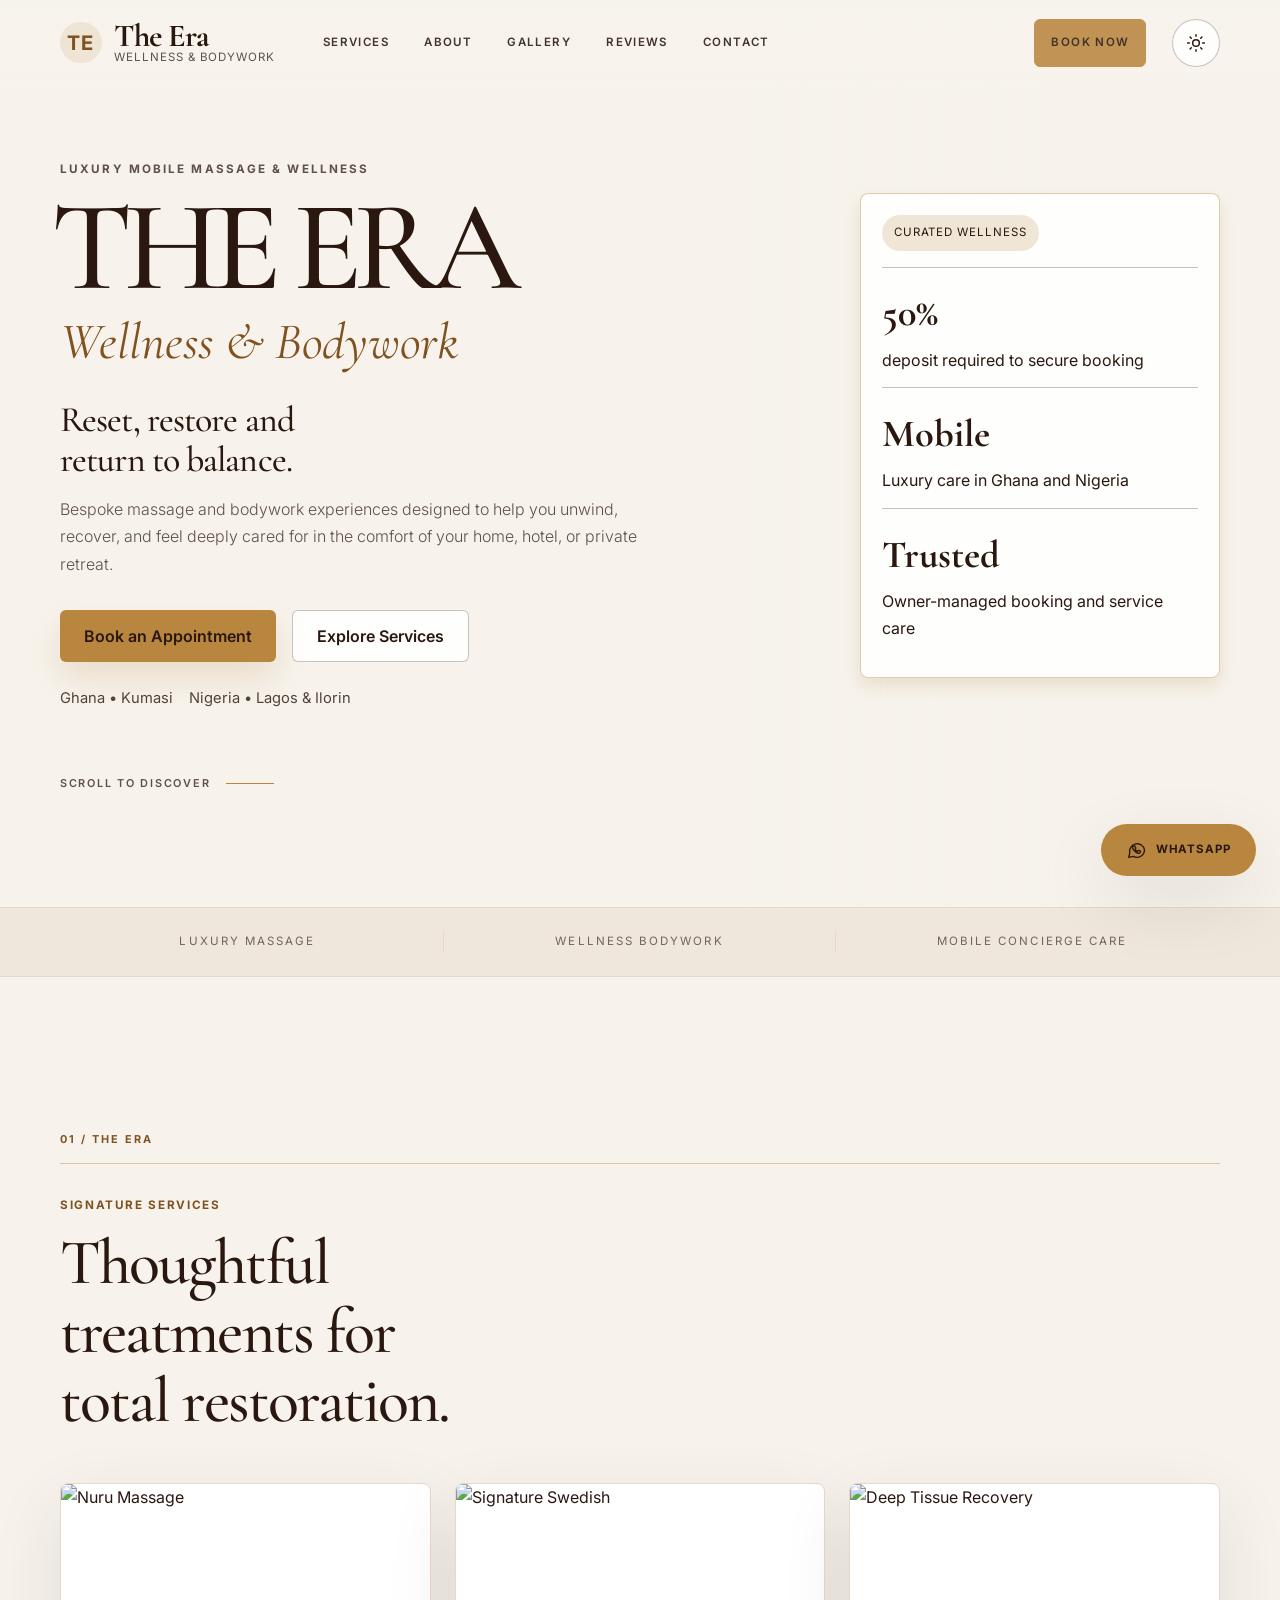
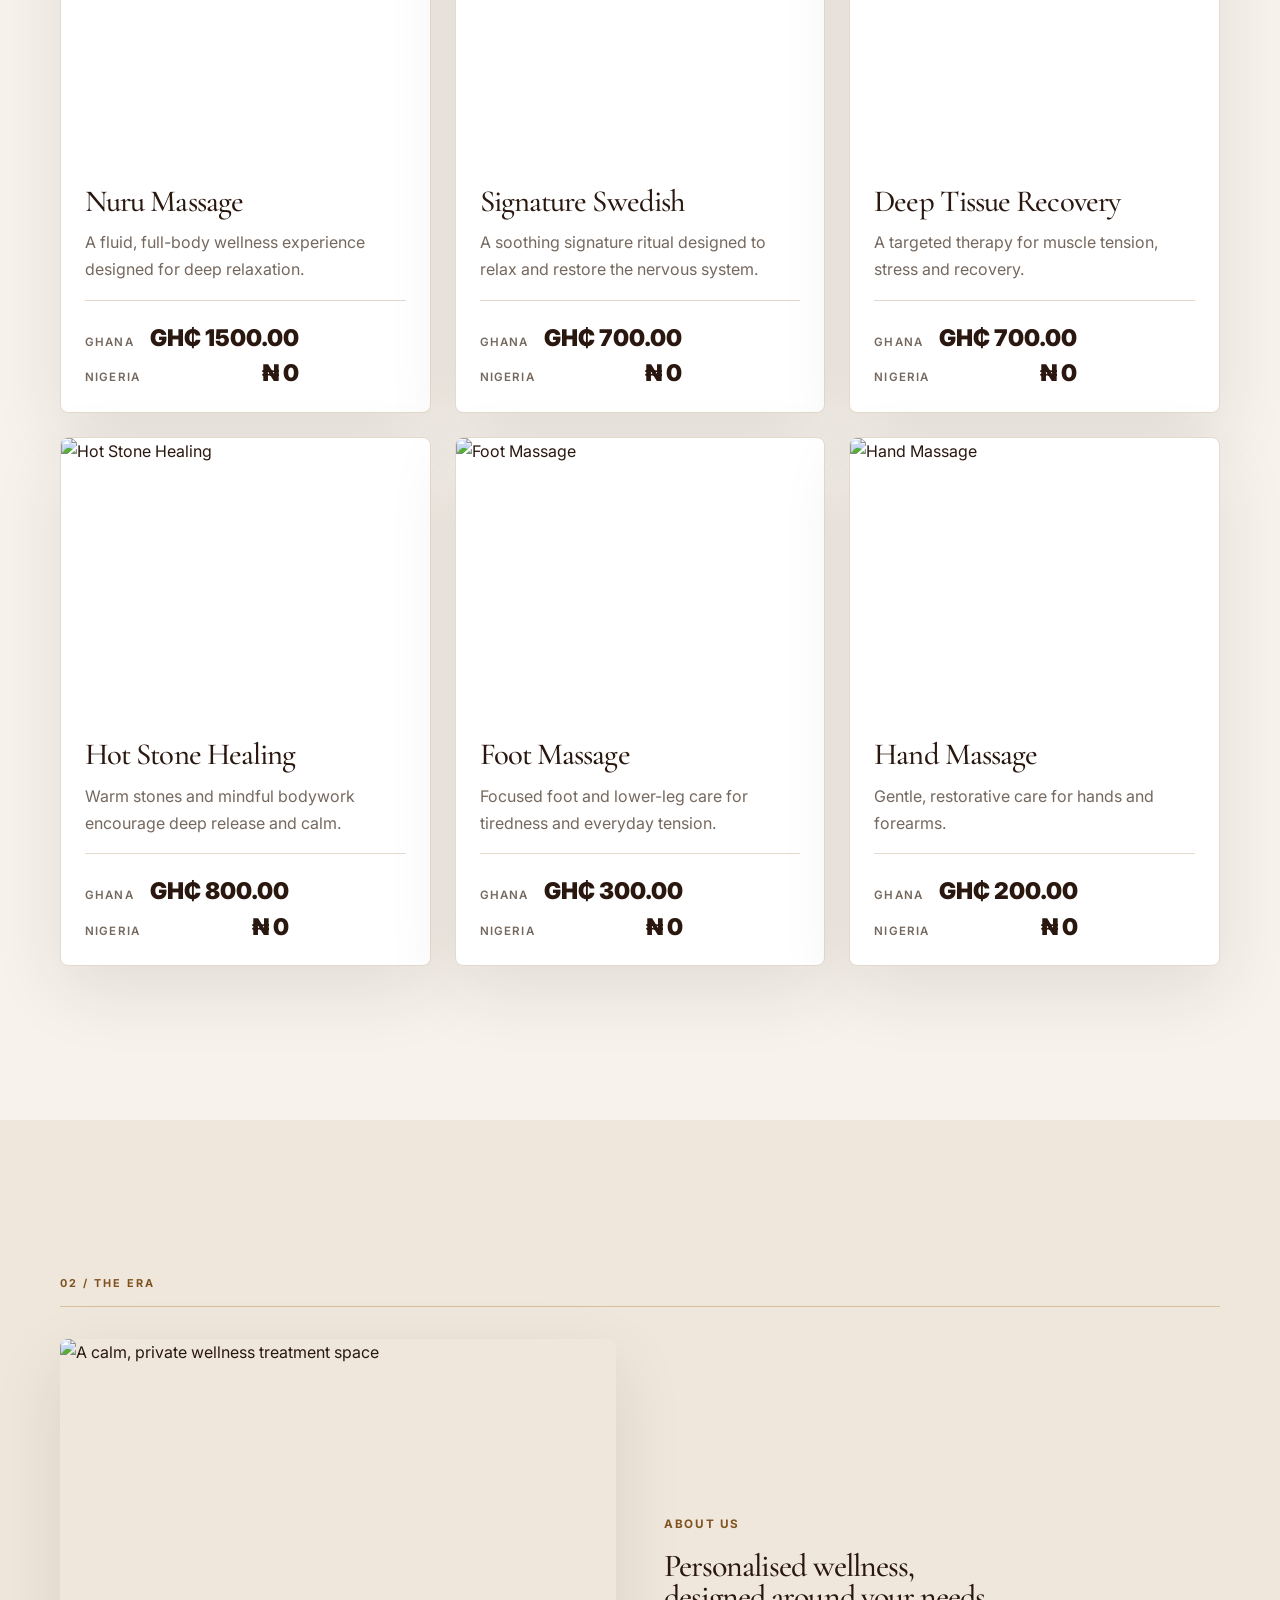
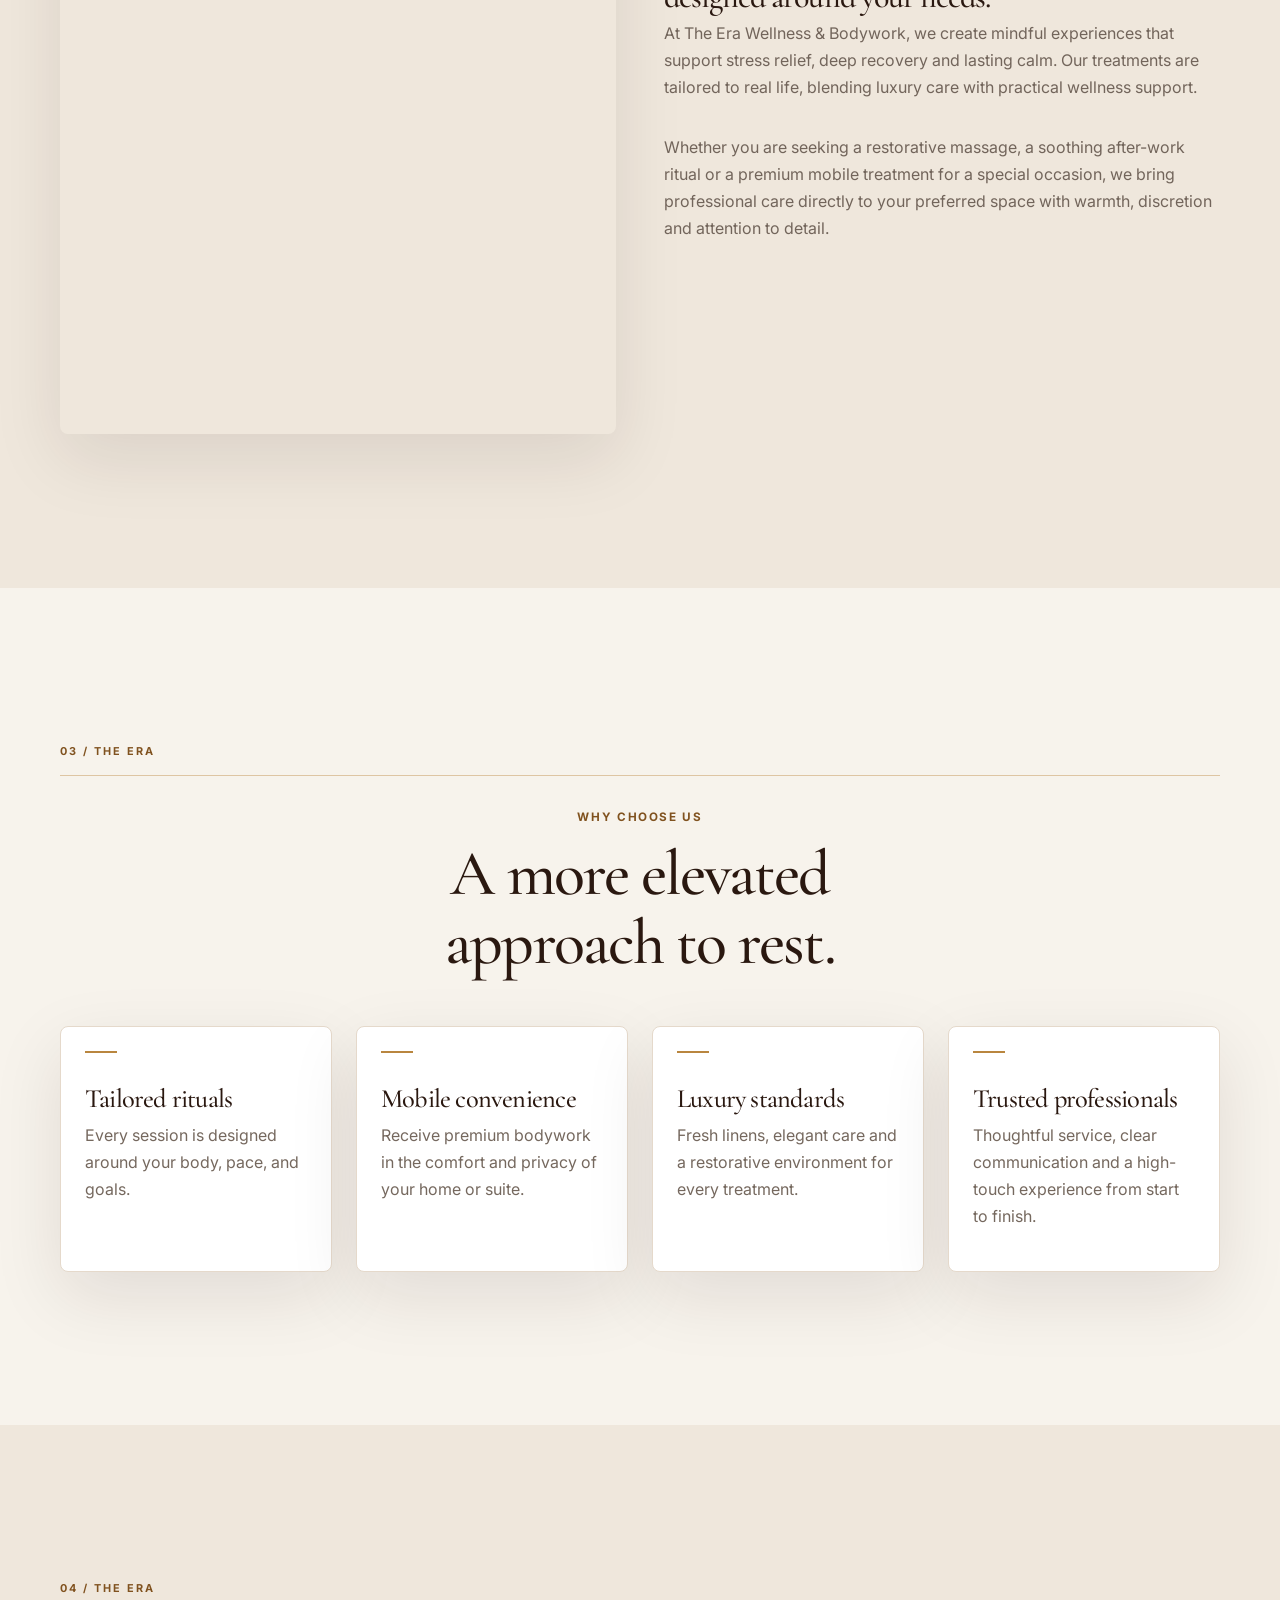
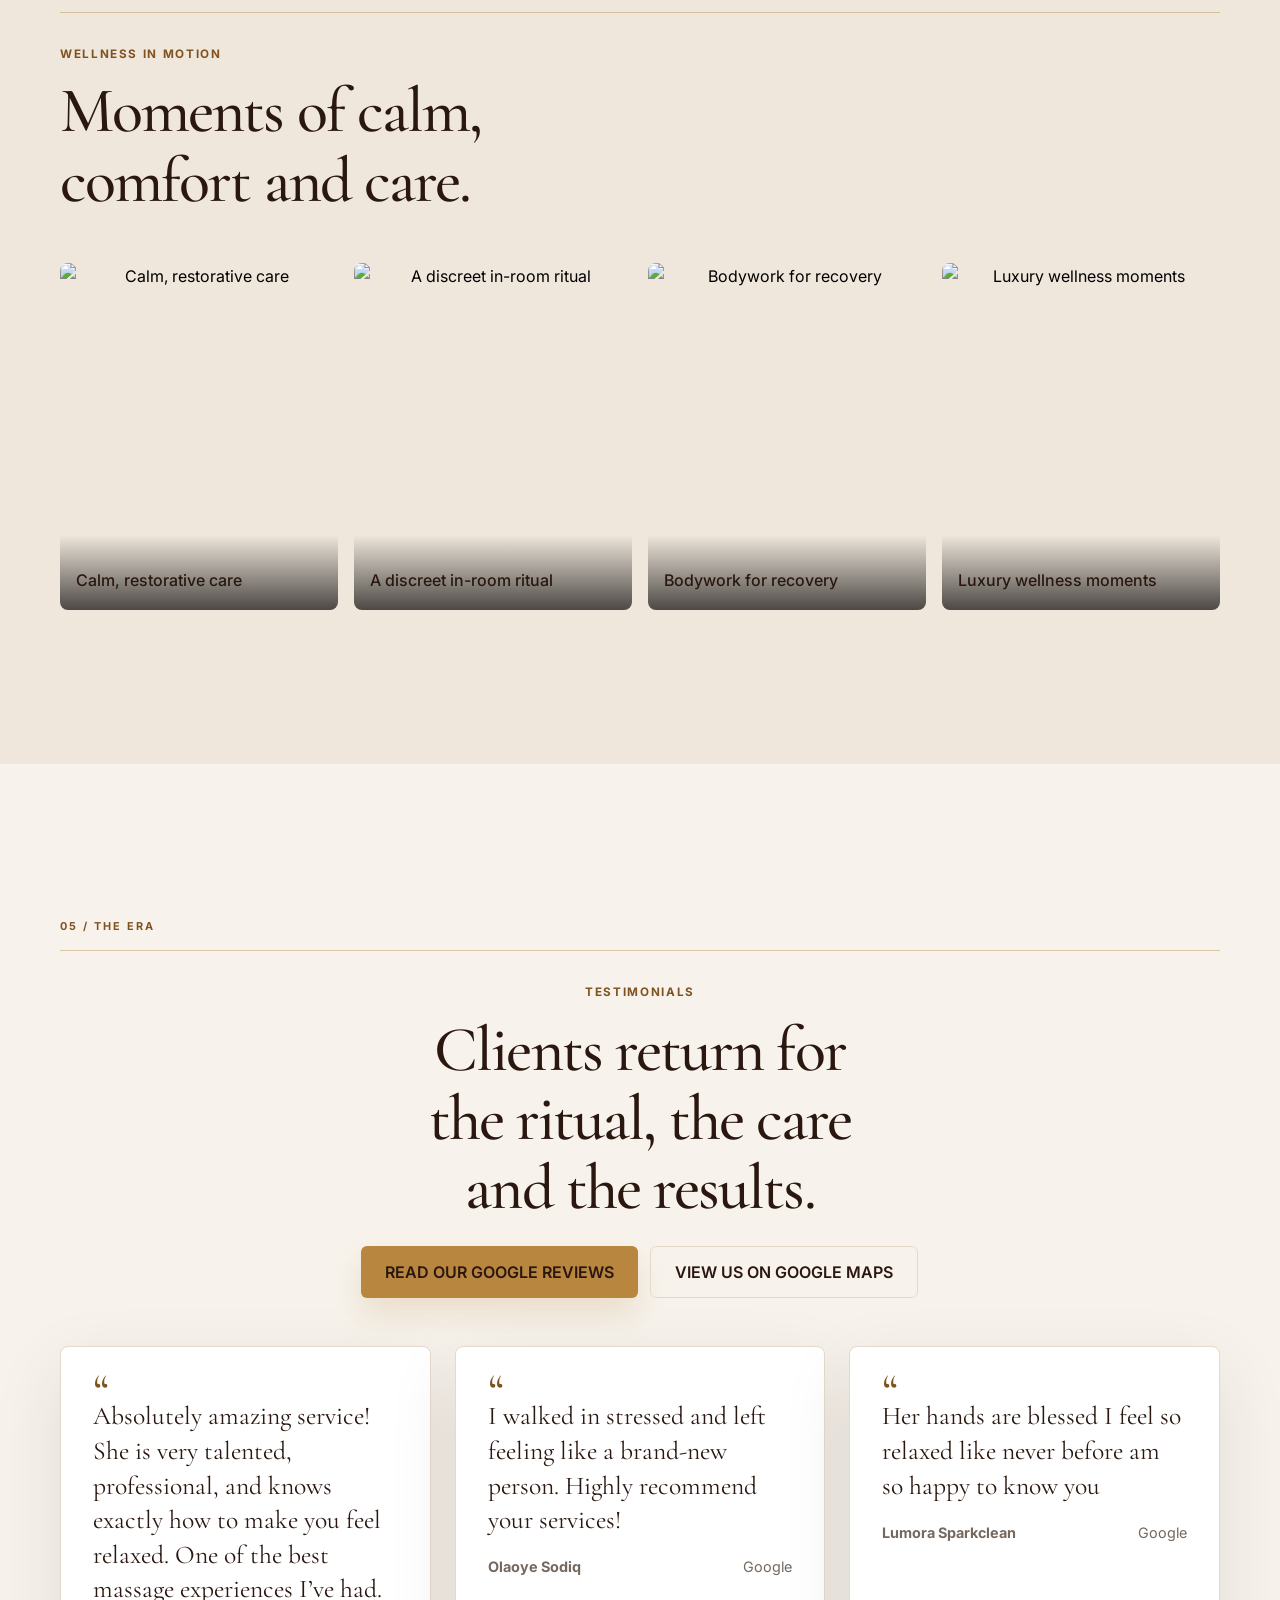
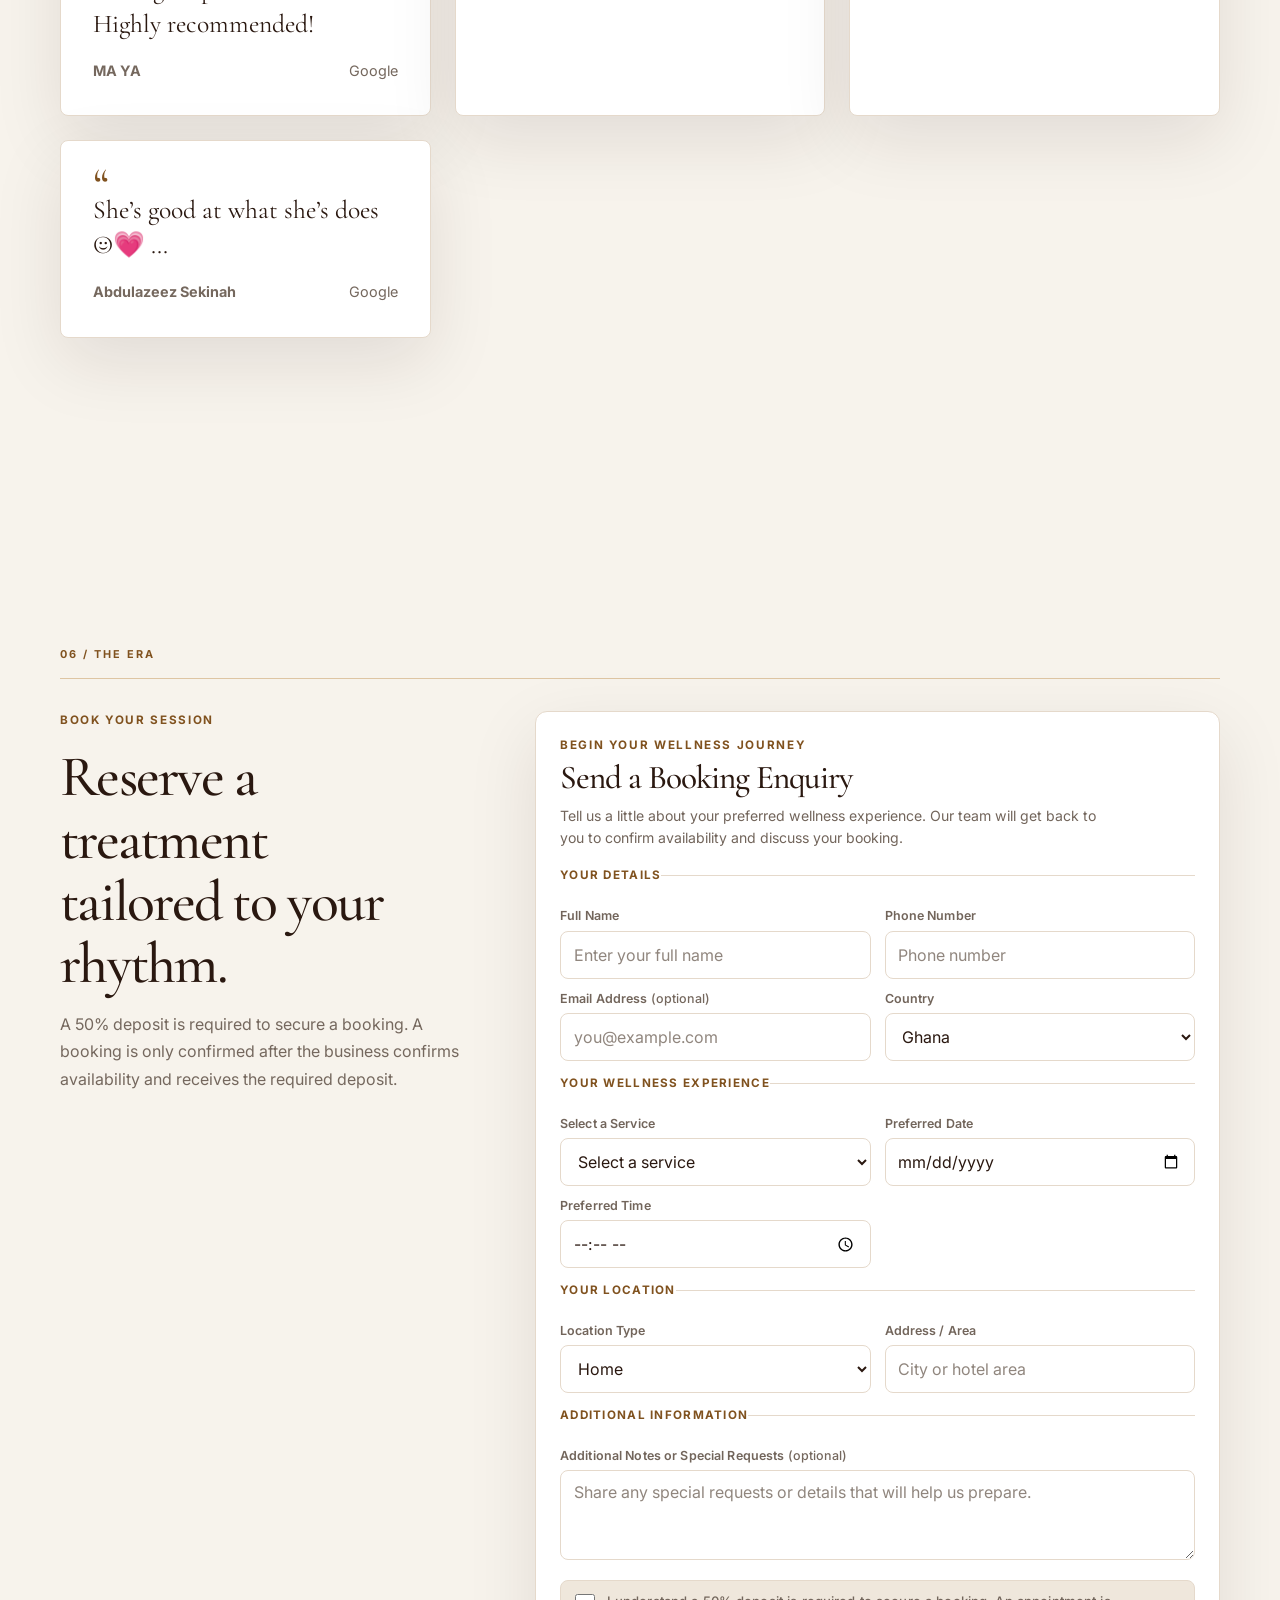
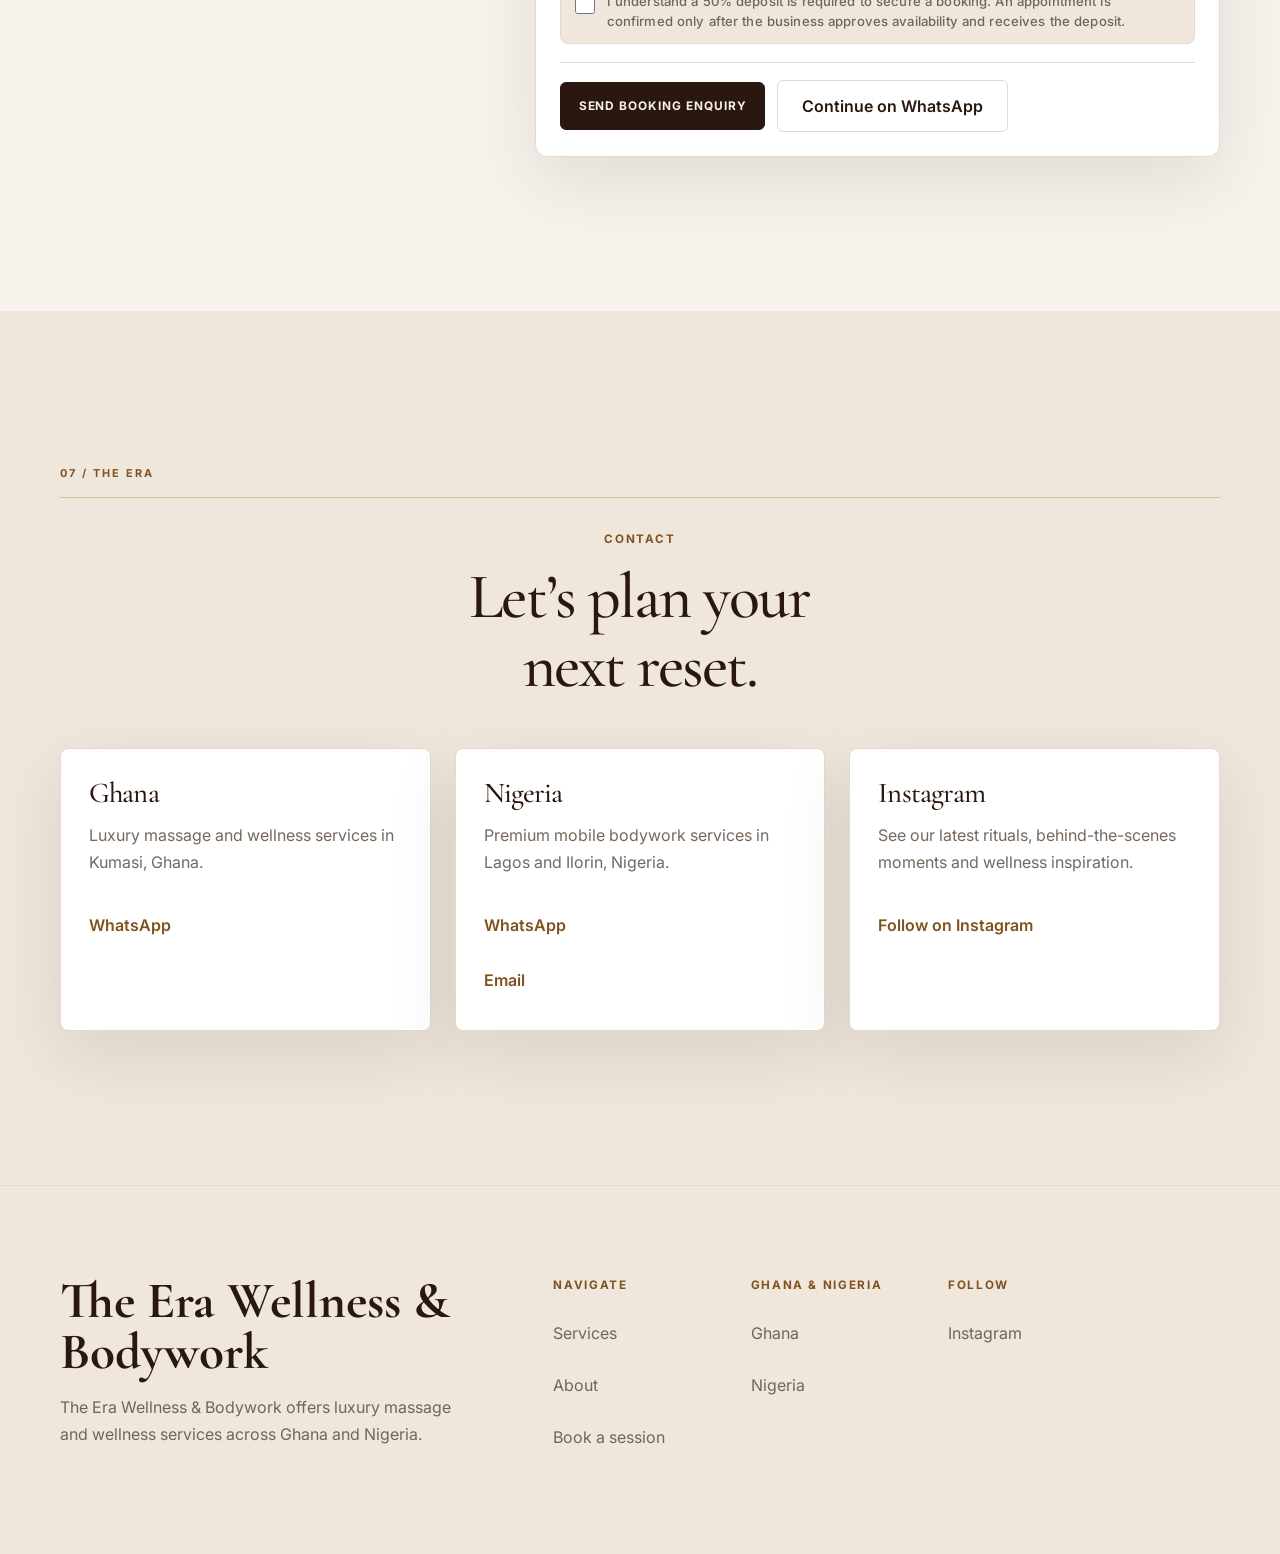
==== commit 77c4c58a: "Add Supabase wellness service selection Co-authored-by: Copilot <223556219+Copilot@users.noreply.git" ====
--- a/index.html
+++ b/index.html
@@ -265,6 +265,8 @@
                     <div class="col-12 col-md-6">
                       <label for="booking-service">Select a Service</label>
                       <select id="booking-service" name="service" required></select>
+                      <input type="hidden" name="service-name" value="" />
+                      <input type="hidden" name="service-price" value="" />
                     </div>
                     <div class="col-12 col-md-6">
                       <label for="booking-date">Preferred Date</label>
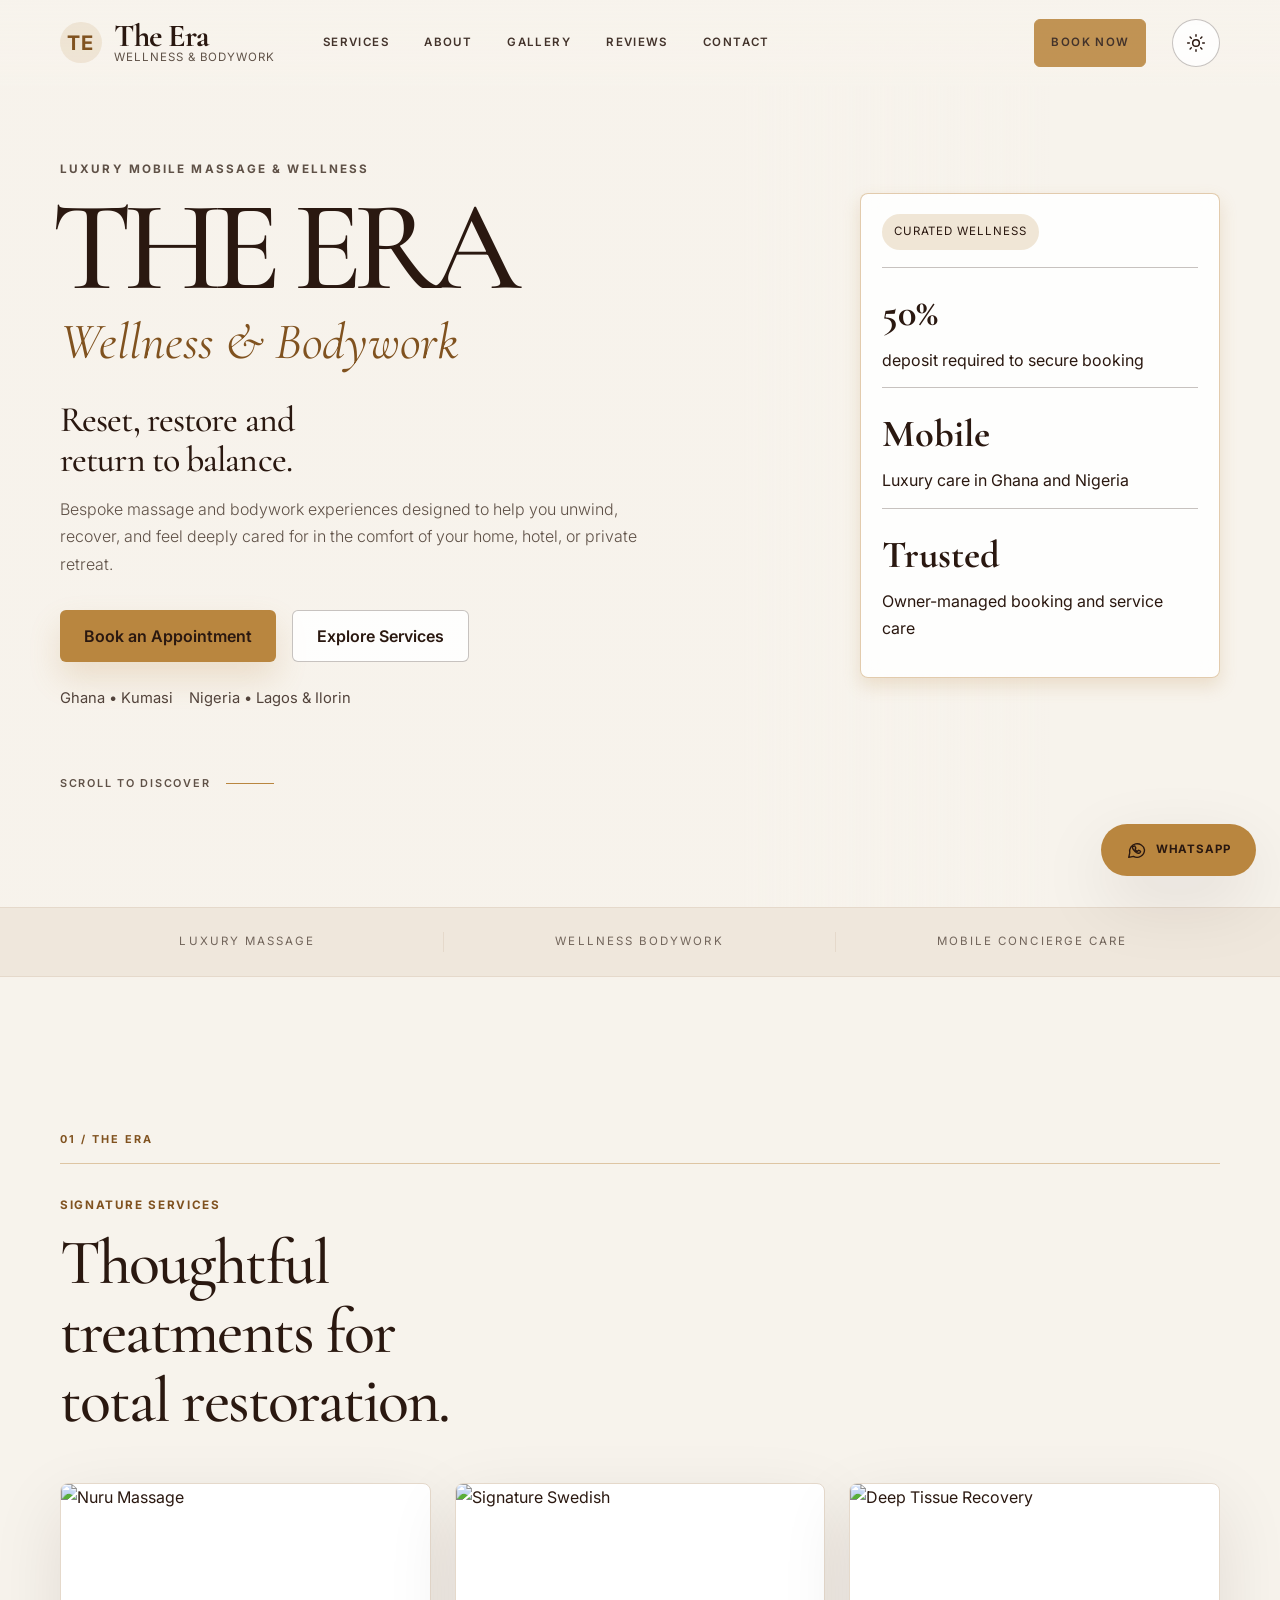
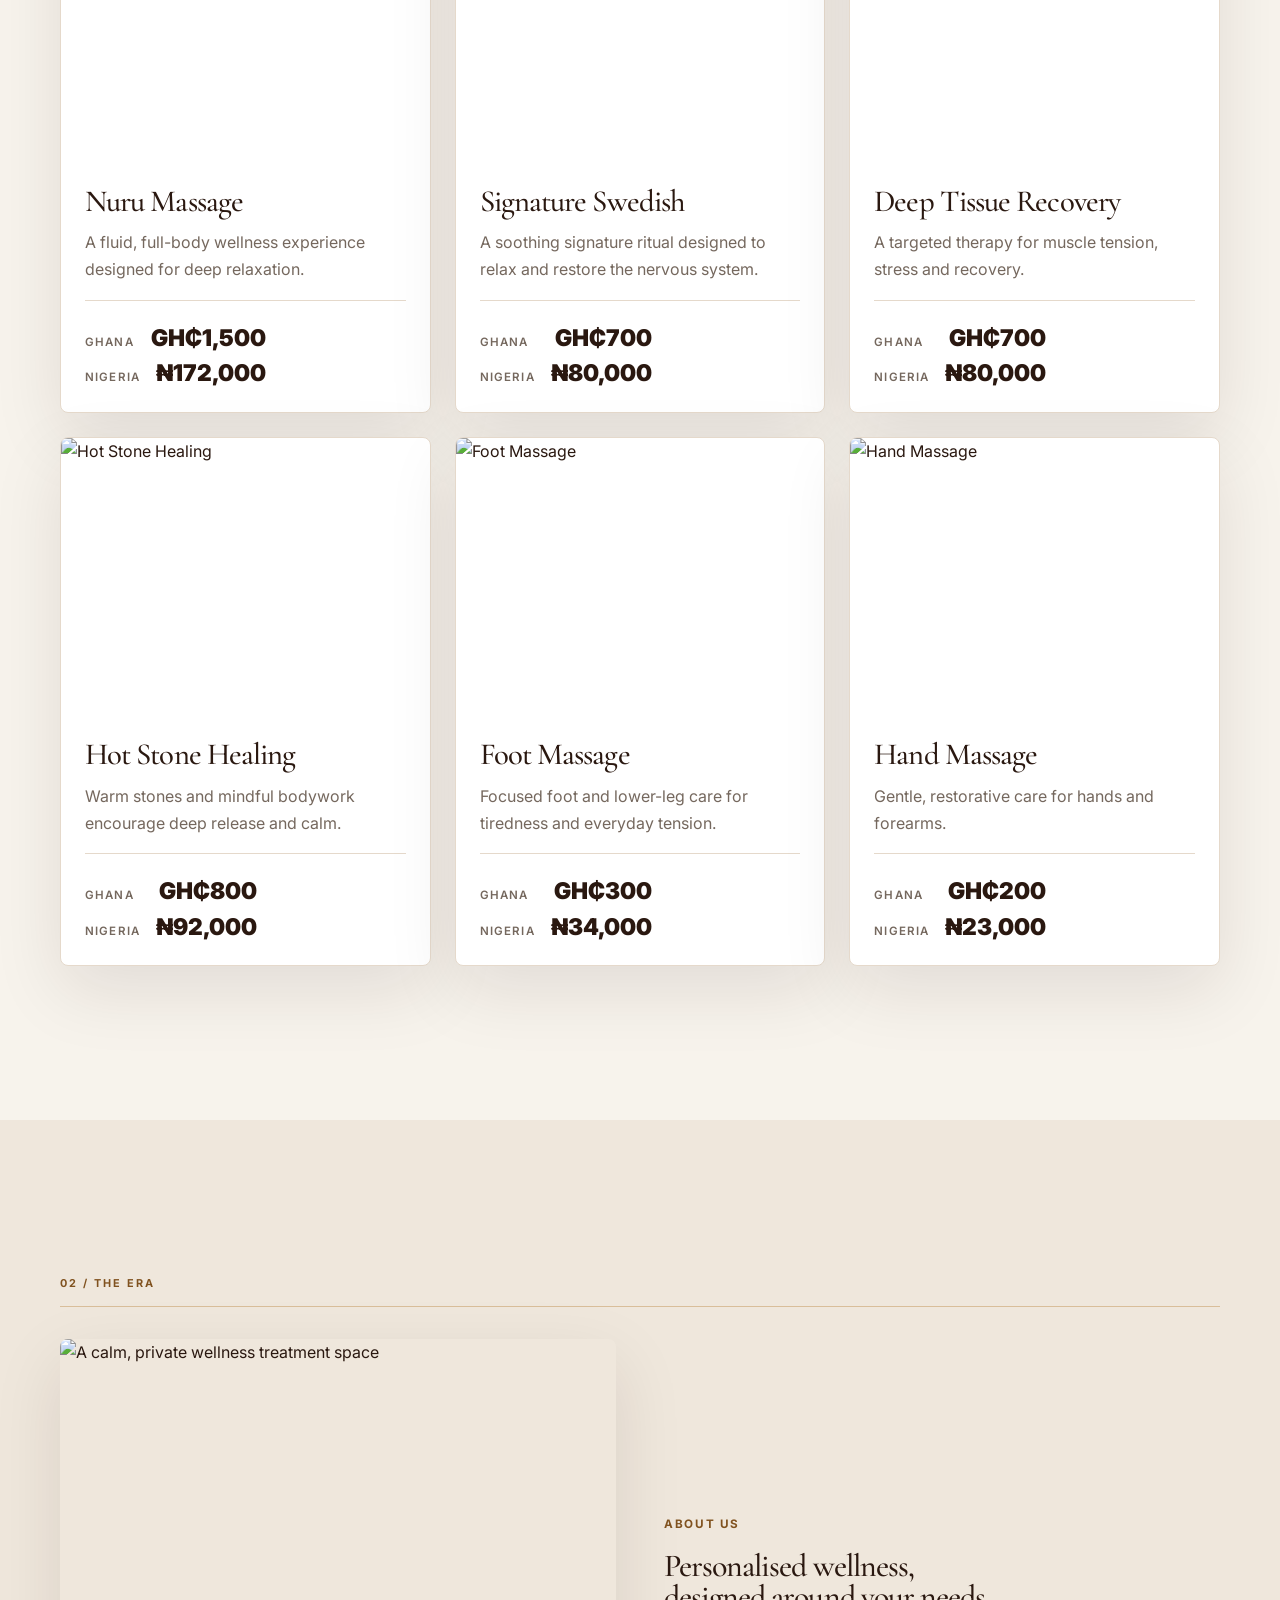
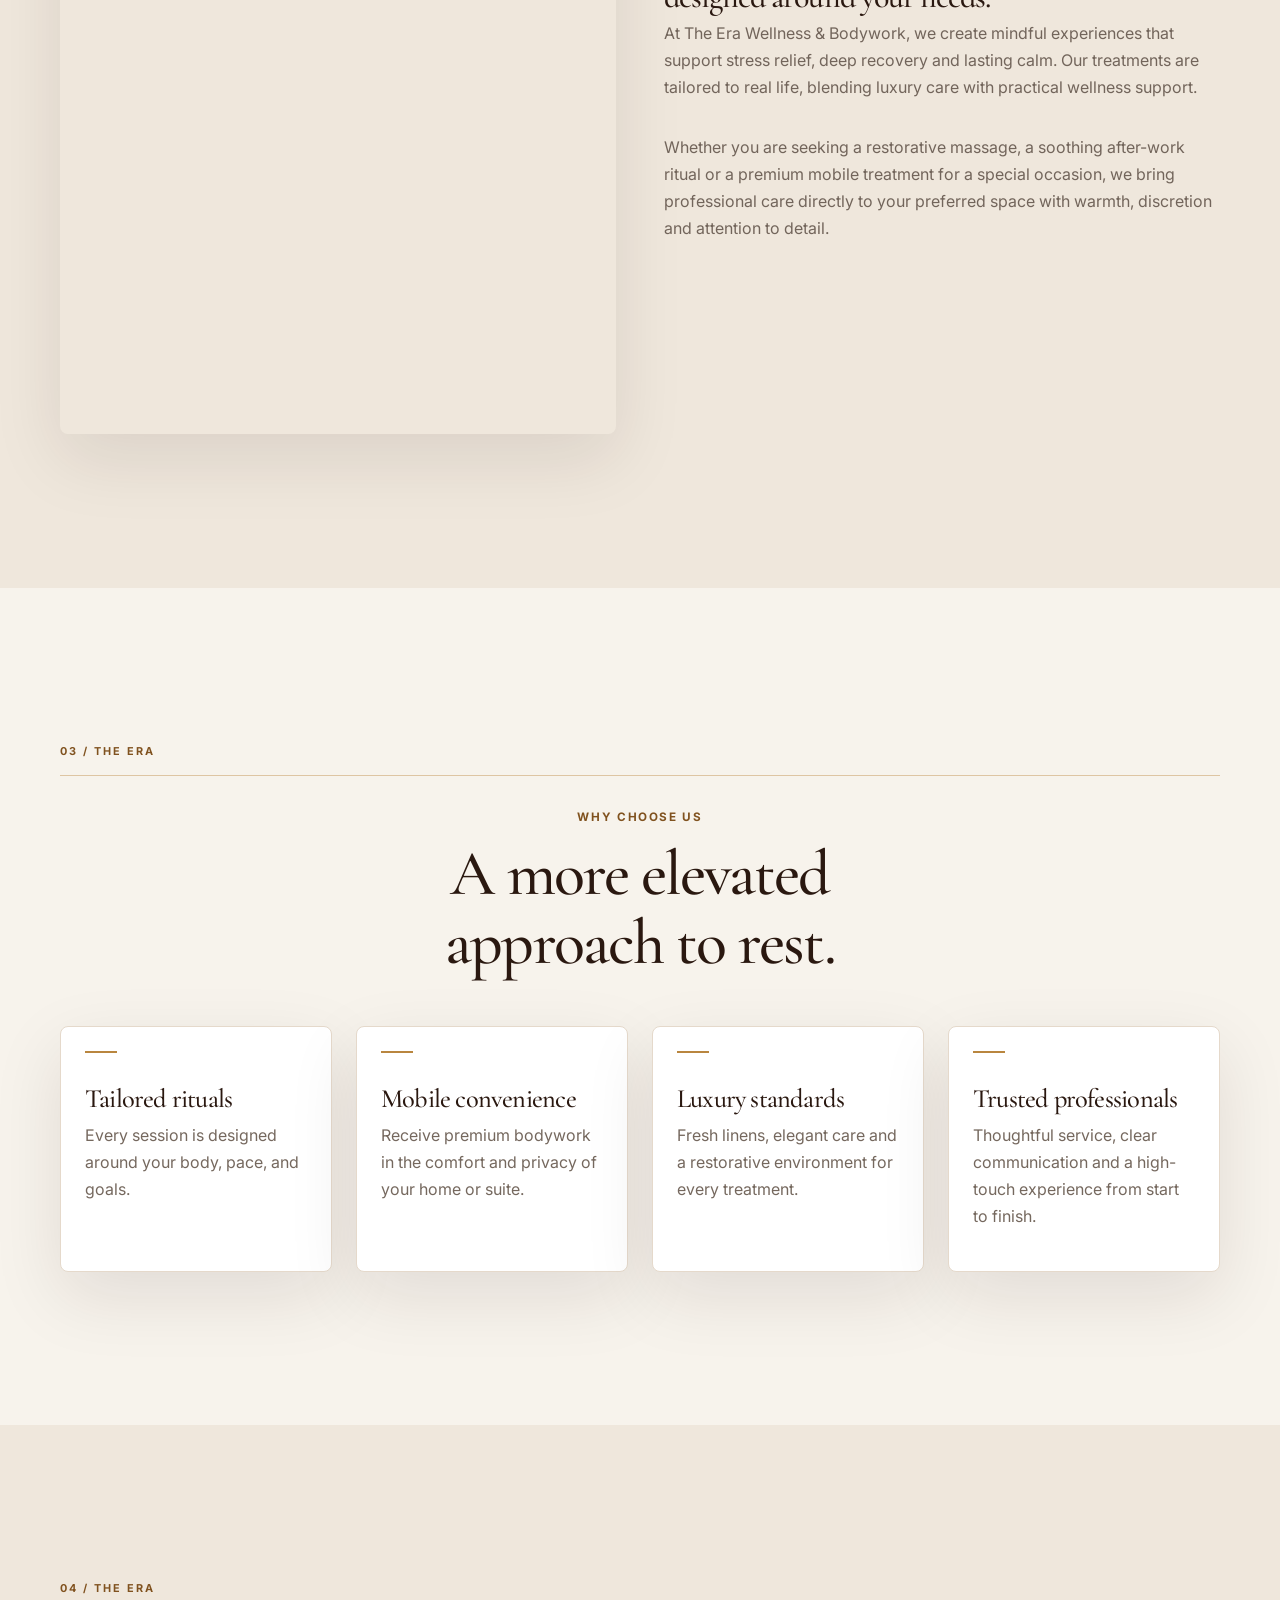
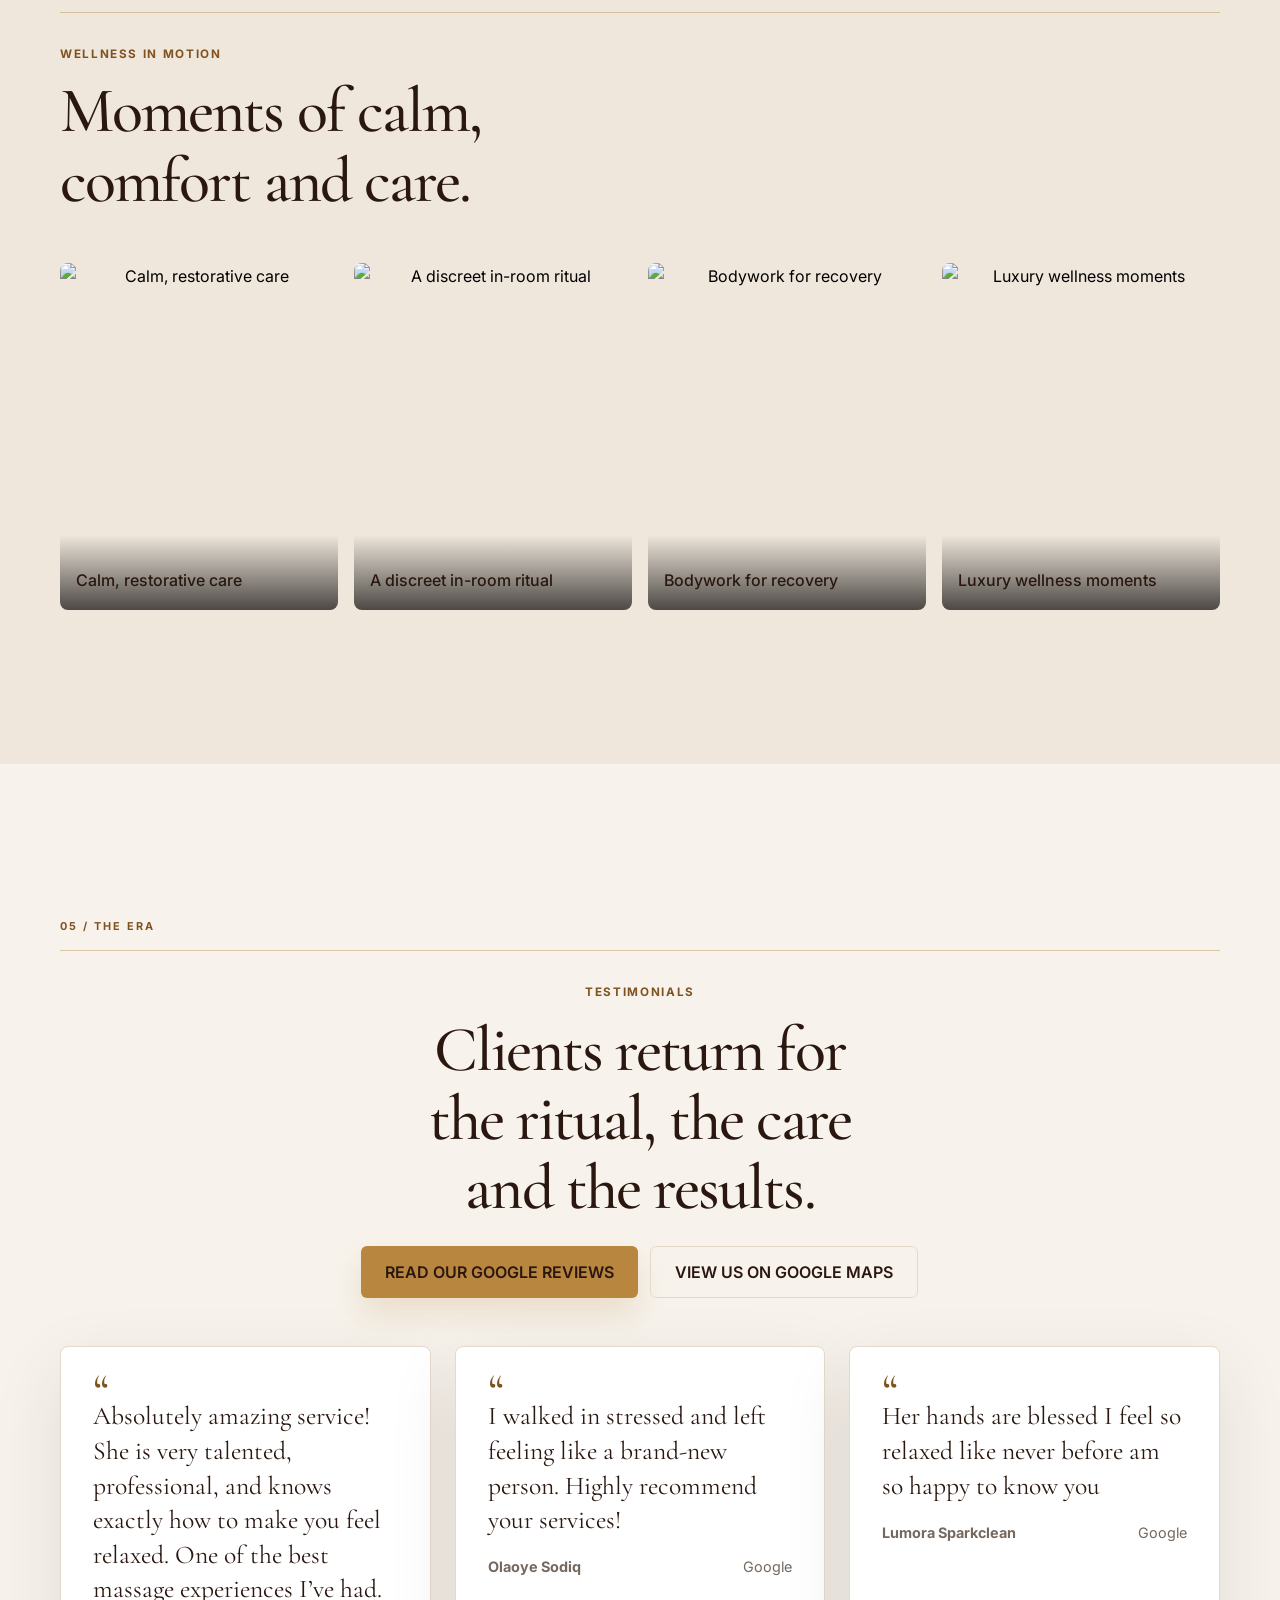
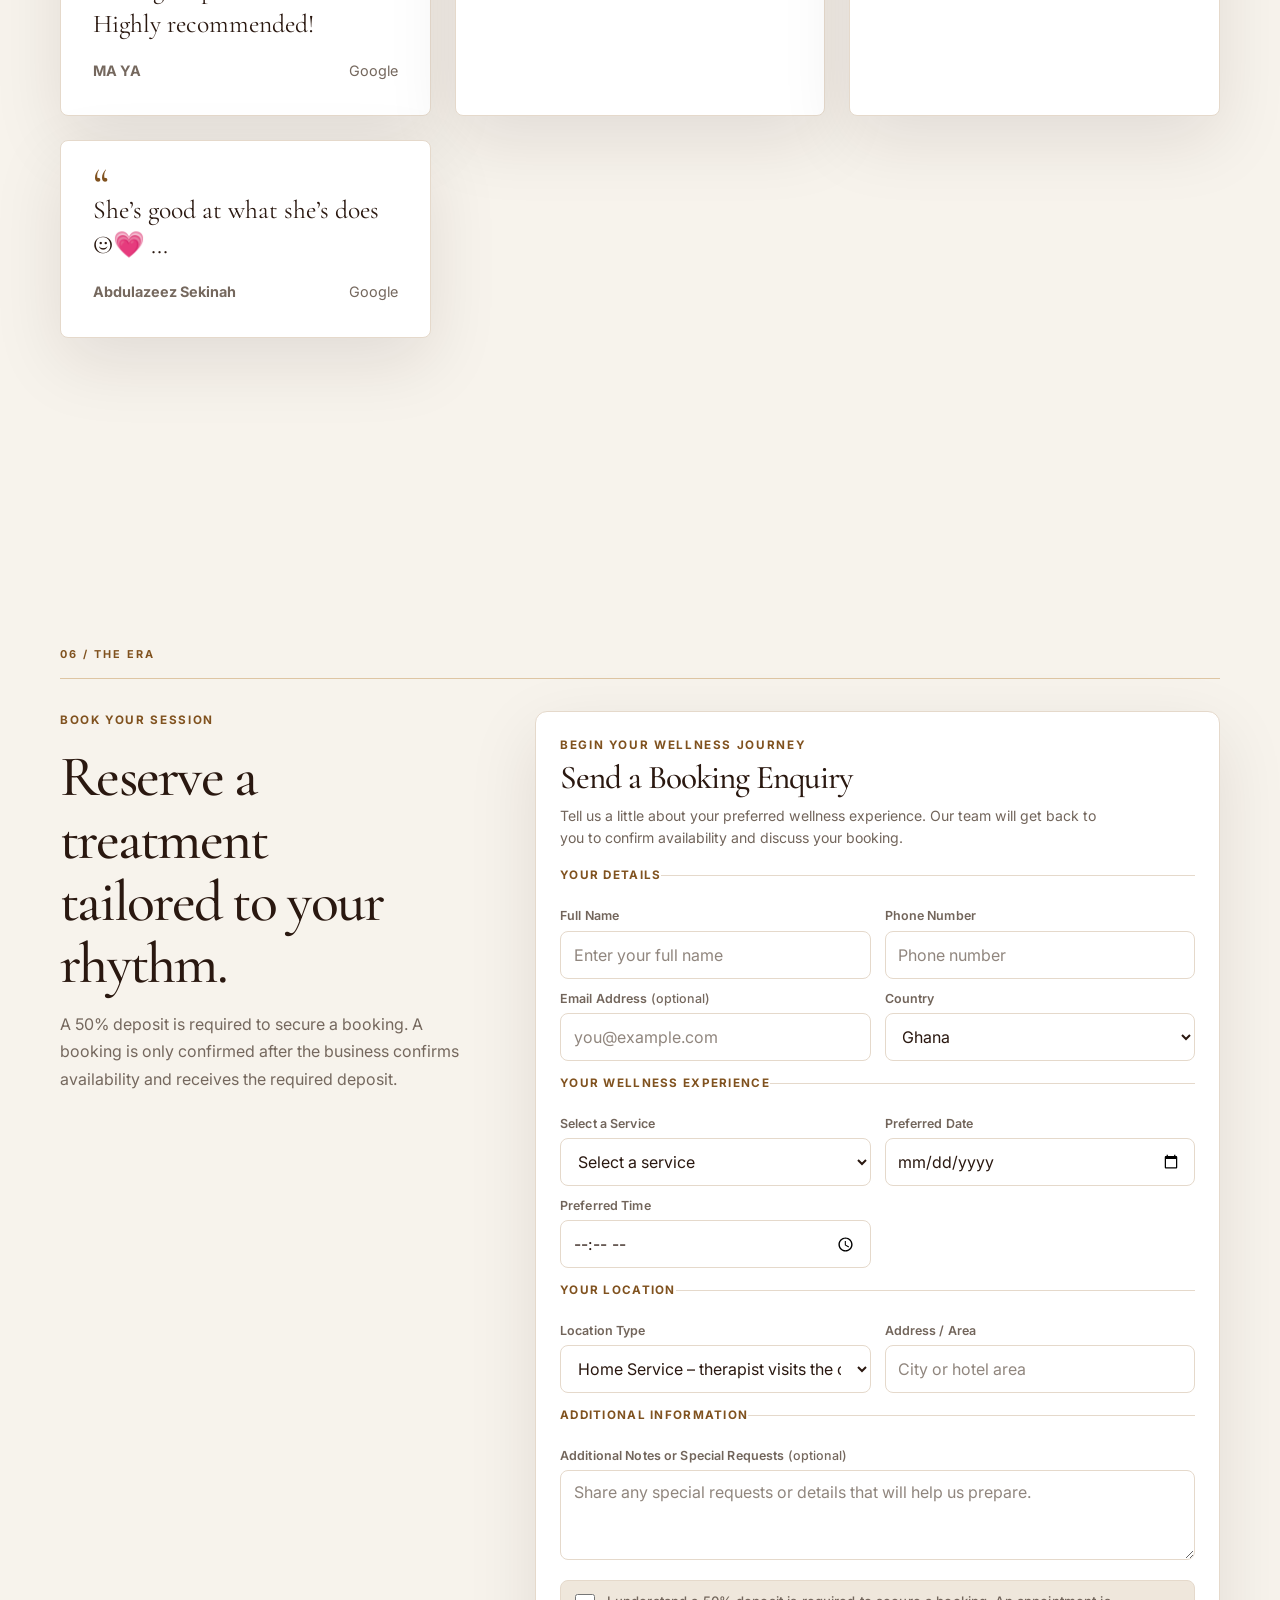
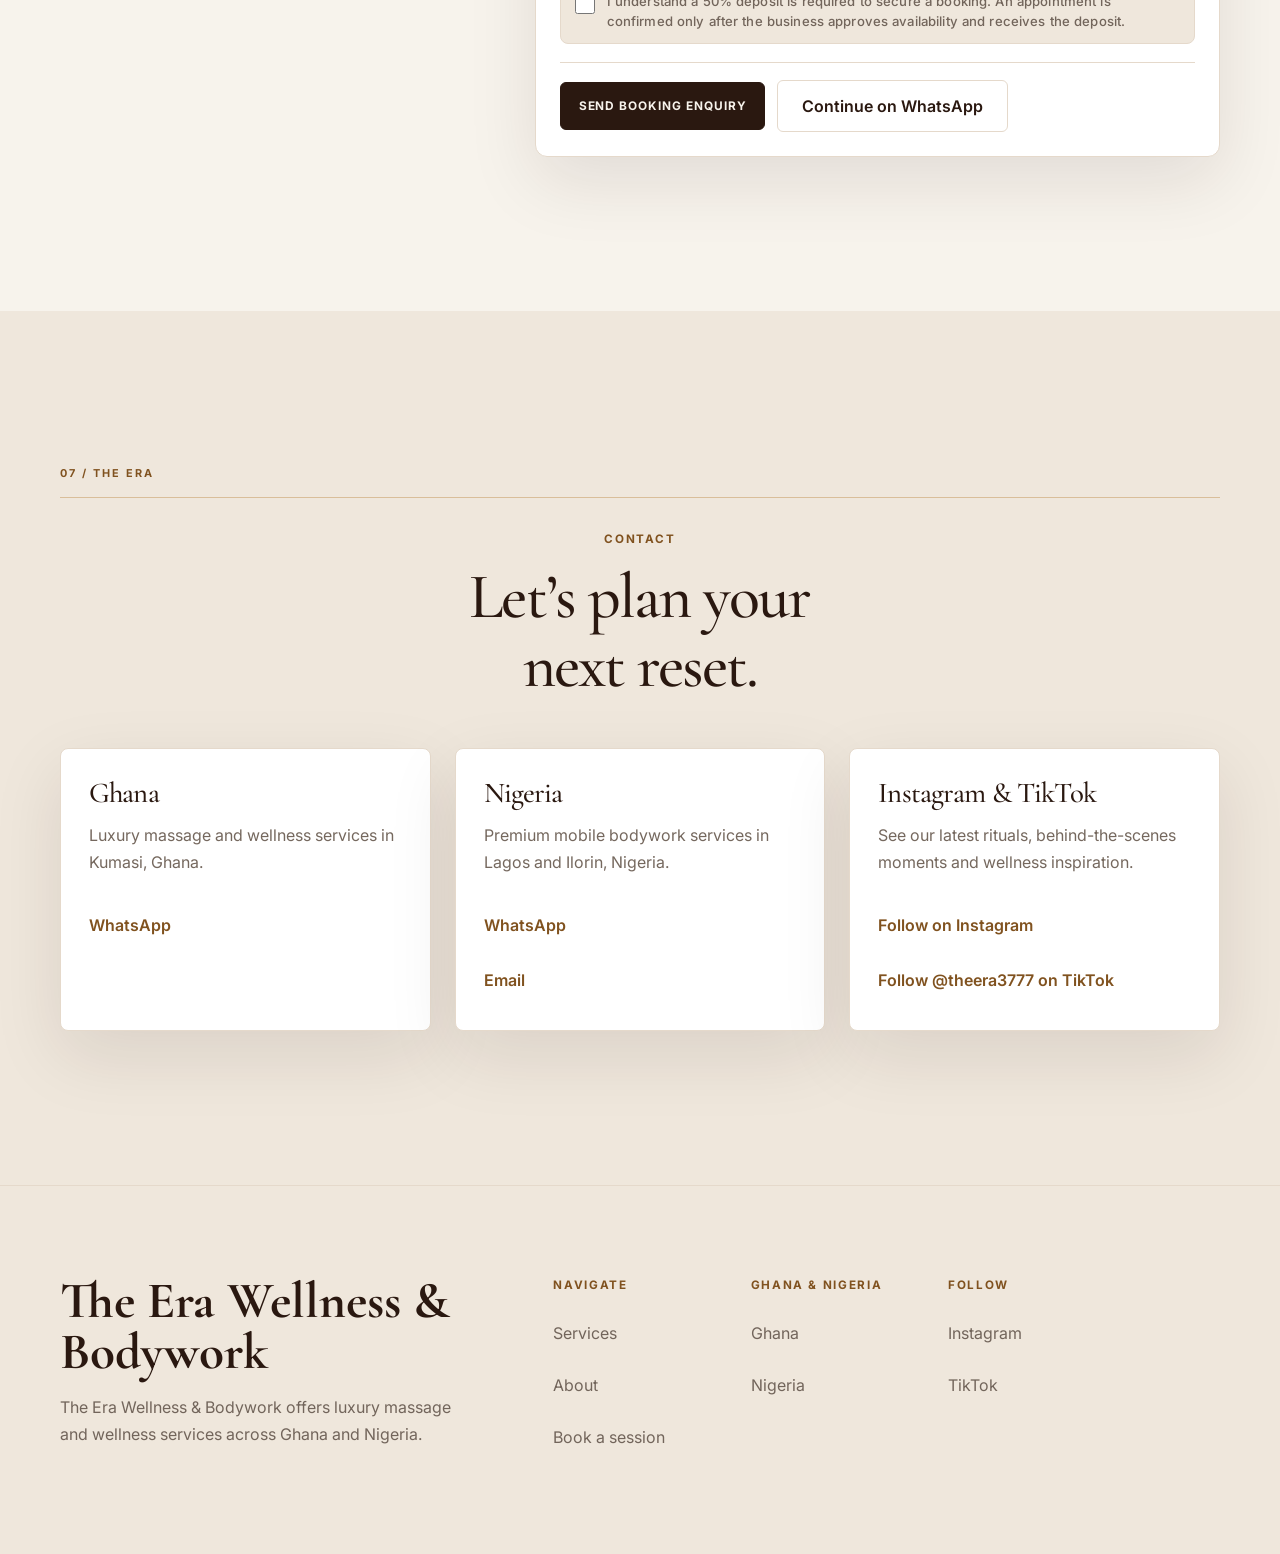
==== commit b55a2561: "Add dual currency booking and CMS settings Co-authored-by: Copilot <223556219+Copilot@users.noreply." ====
--- a/index.html
+++ b/index.html
@@ -267,6 +267,8 @@
                       <select id="booking-service" name="service" required></select>
                       <input type="hidden" name="service-name" value="" />
                       <input type="hidden" name="service-price" value="" />
+                      <input type="hidden" name="currency" value="GHS (GH₵)" />
+                      <input type="hidden" name="booking-price" value="" />
                     </div>
                     <div class="col-12 col-md-6">
                       <label for="booking-date">Preferred Date</label>
@@ -284,9 +286,10 @@
                     <div class="col-12 col-md-6">
                       <label for="booking-session-type">Location Type</label>
                       <select id="booking-session-type" name="session-type" required>
-                        <option value="Home" selected>Home</option>
-                        <option value="Hotel">Hotel</option>
+                        <option value="Home Service" selected>Home Service – therapist visits the customer's home</option>
+                        <option value="Hotel Service">Hotel Service – therapist visits the customer's hotel</option>
                       </select>
+                      <input type="hidden" name="location-type" value="Home Service" />
                     </div>
                     <div class="col-12 col-md-6">
                       <label for="booking-location">Address / Area</label>
@@ -344,9 +347,10 @@
               <a id="nigeria-email" href="#" target="_blank" rel="noreferrer">Email</a>
             </div>
             <div class="contact-card">
-              <h3>Instagram</h3>
+              <h3>Instagram &amp; TikTok</h3>
               <p>See our latest rituals, behind-the-scenes moments and wellness inspiration.</p>
               <a id="instagram-link" href="#" target="_blank" rel="noreferrer">Follow on Instagram</a>
+              <a id="tiktok-link" href="#" target="_blank" rel="noreferrer">Follow @theera3777 on TikTok</a>
             </div>
           </div>
         </div>
@@ -373,6 +377,7 @@
         <div class="footer-column">
           <p class="eyebrow">Follow</p>
           <a id="footer-instagram" href="#" target="_blank" rel="noreferrer">Instagram</a>
+          <a id="footer-tiktok" href="#" target="_blank" rel="noreferrer">TikTok</a>
         </div>
       </div>
     </footer>
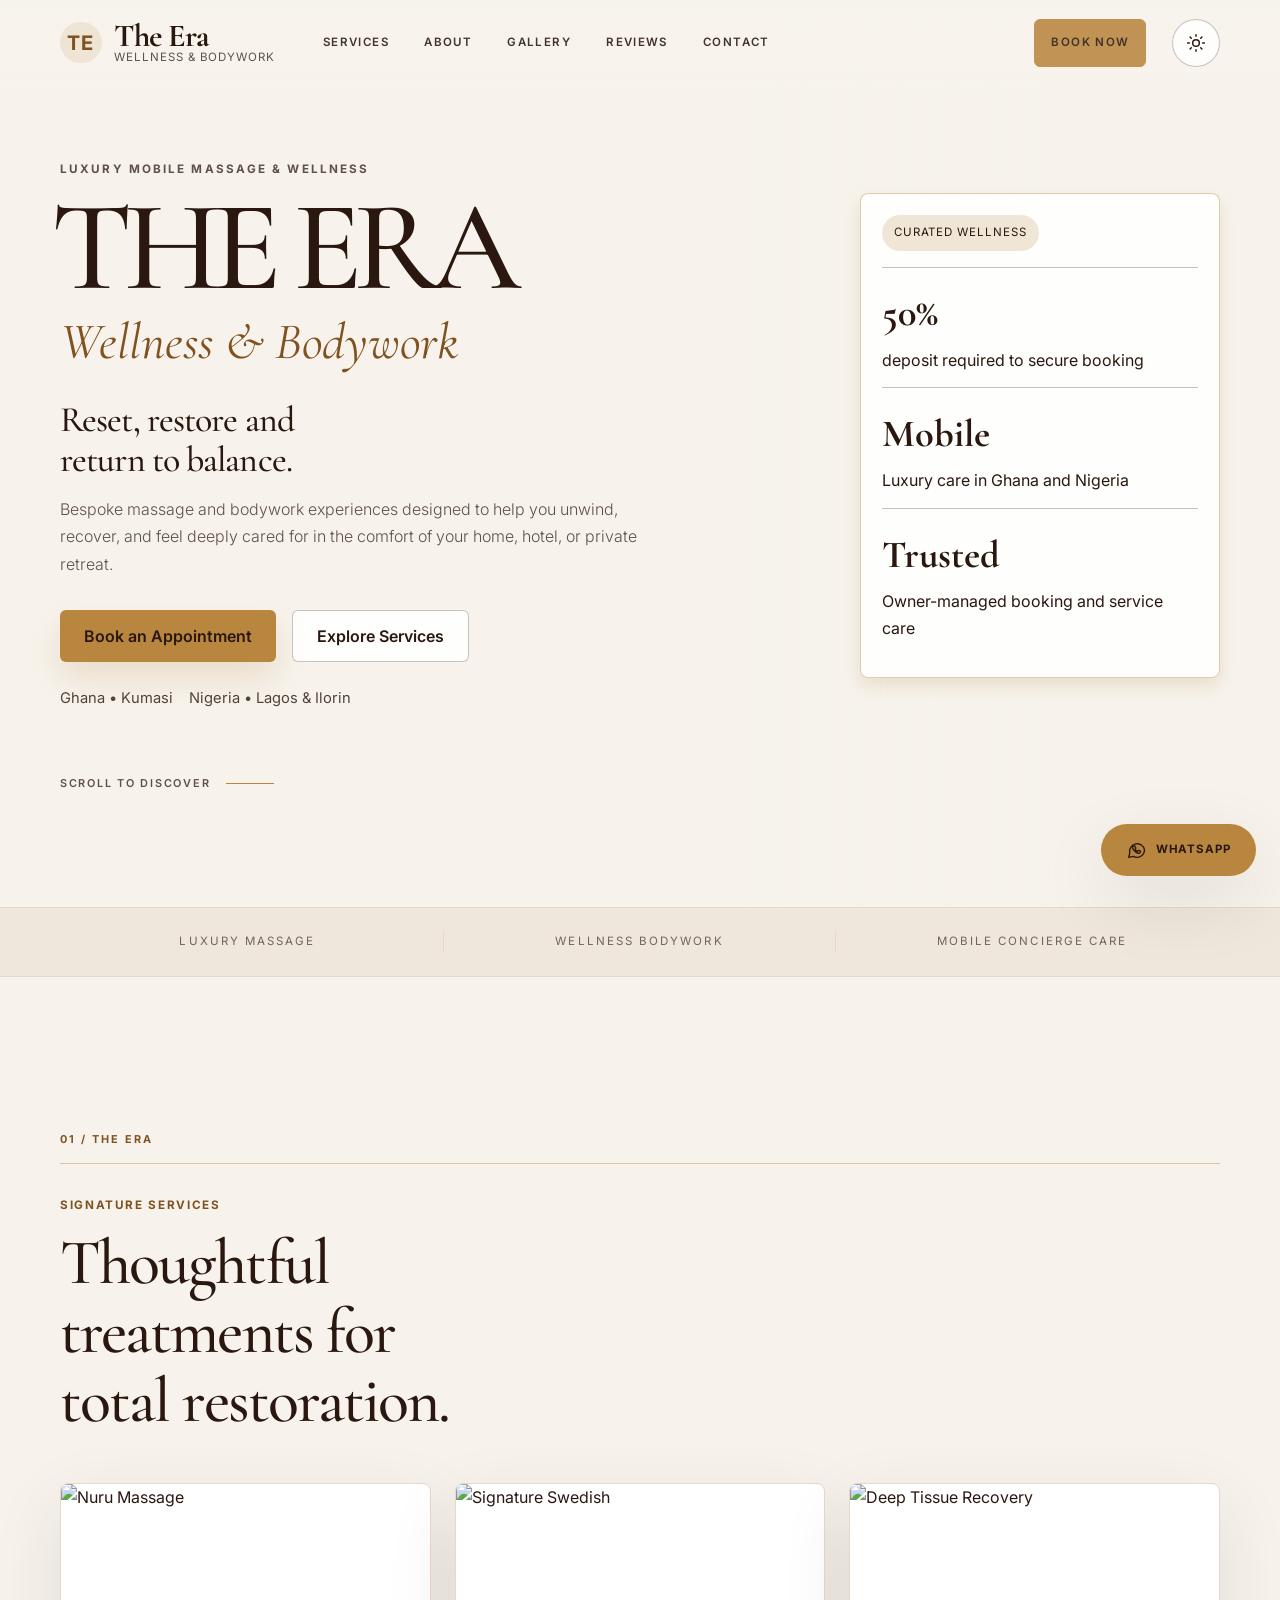
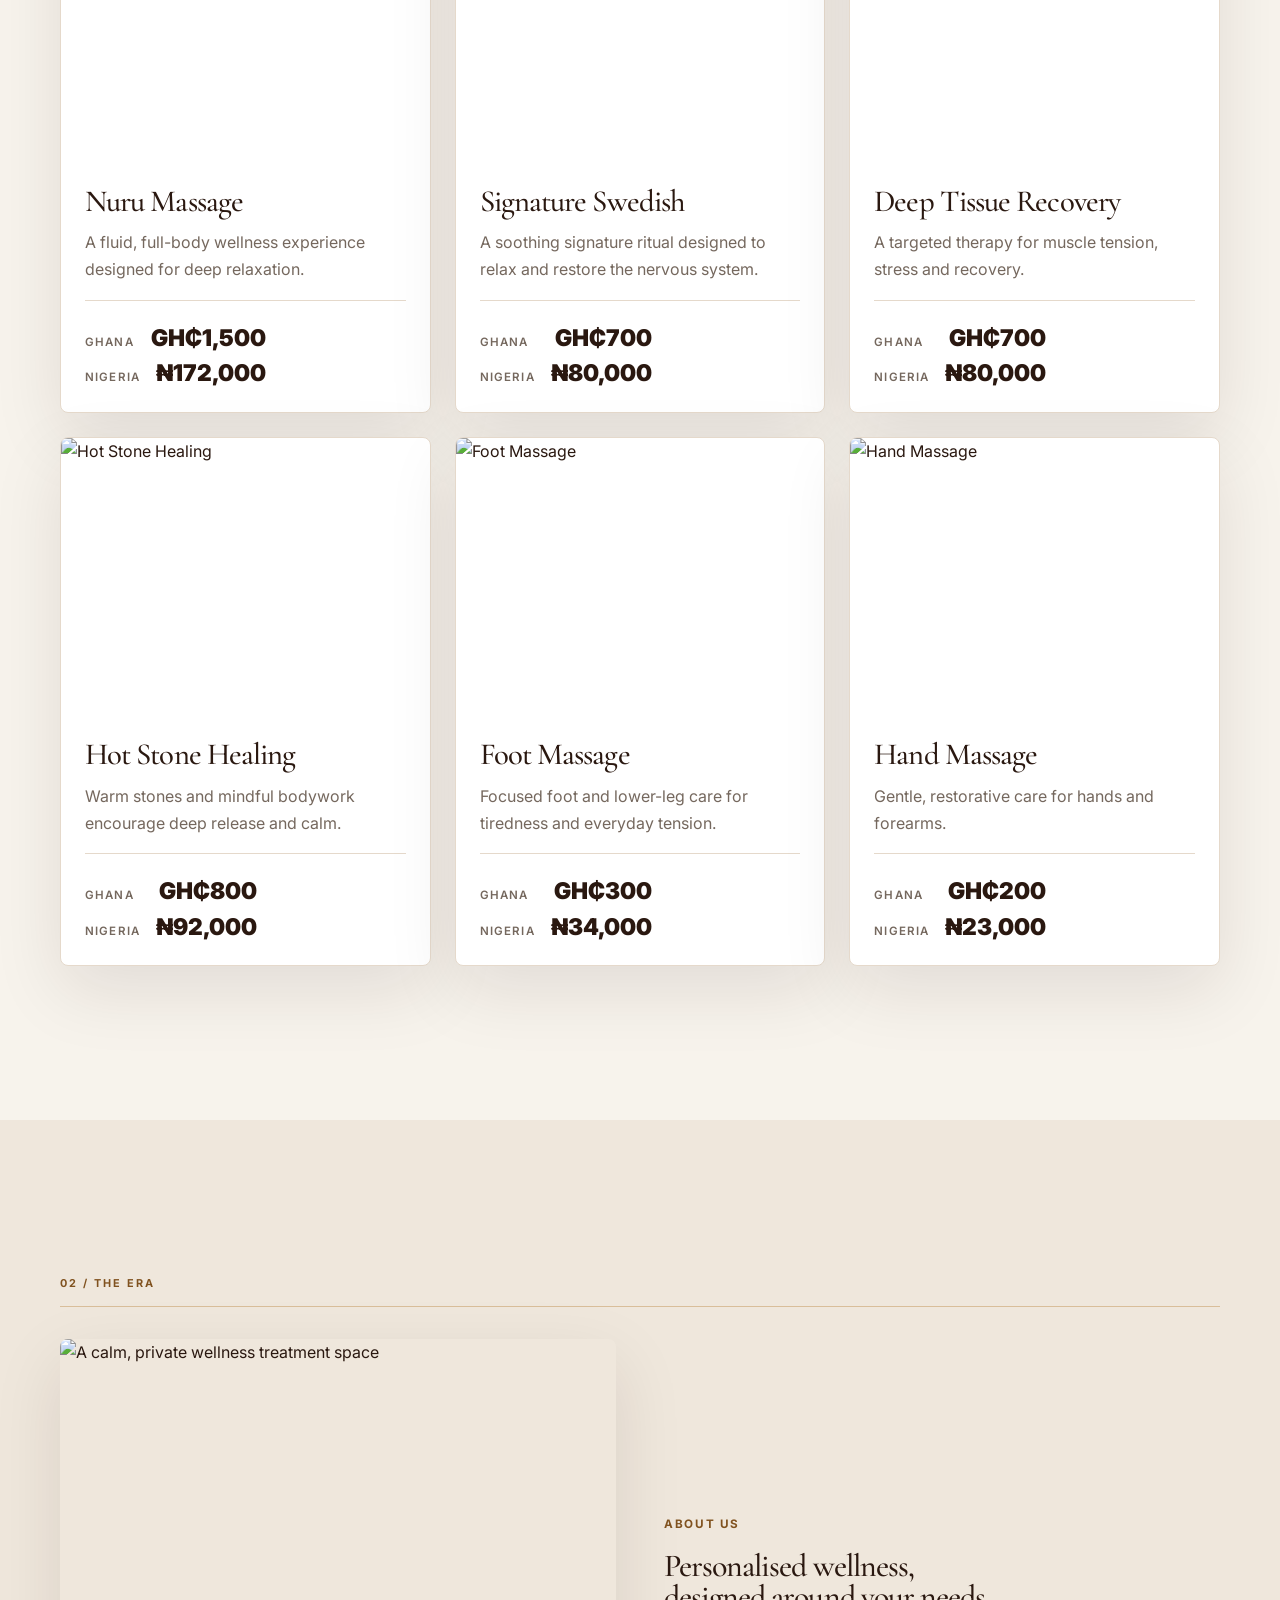
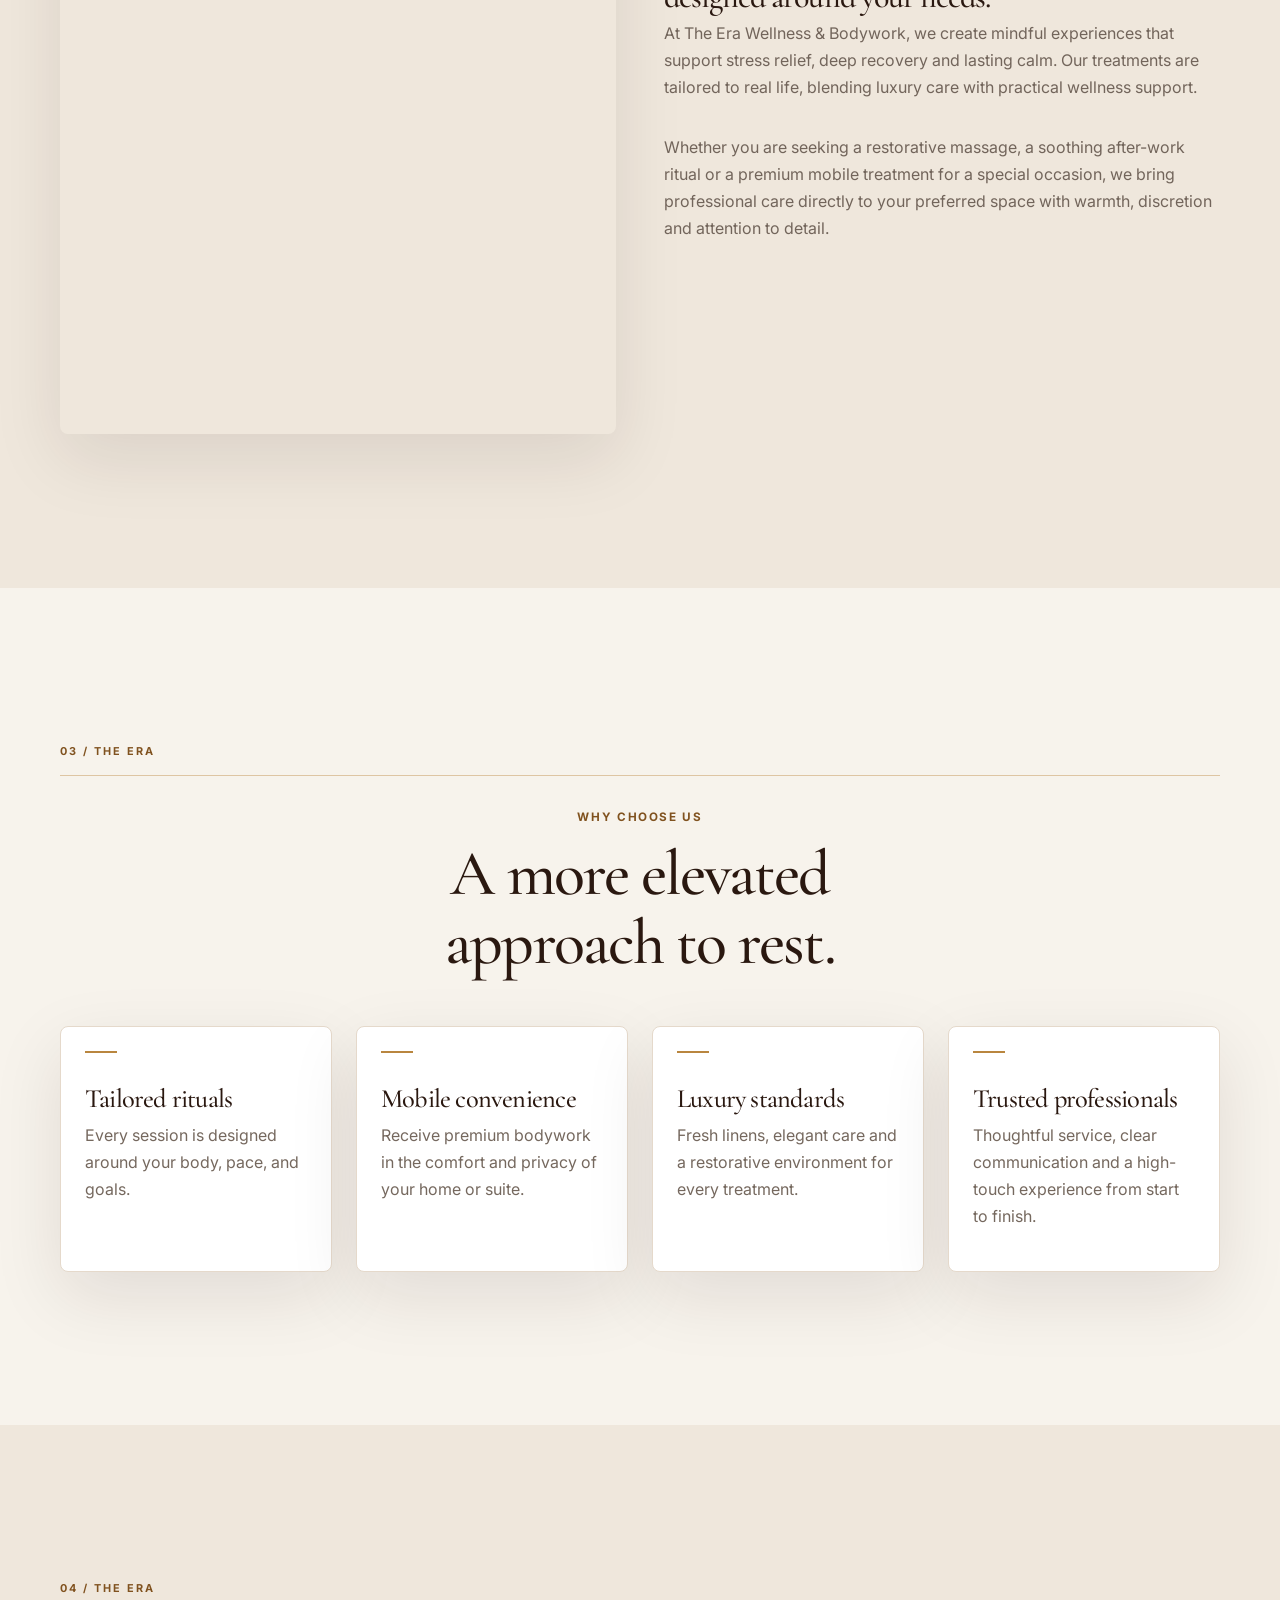
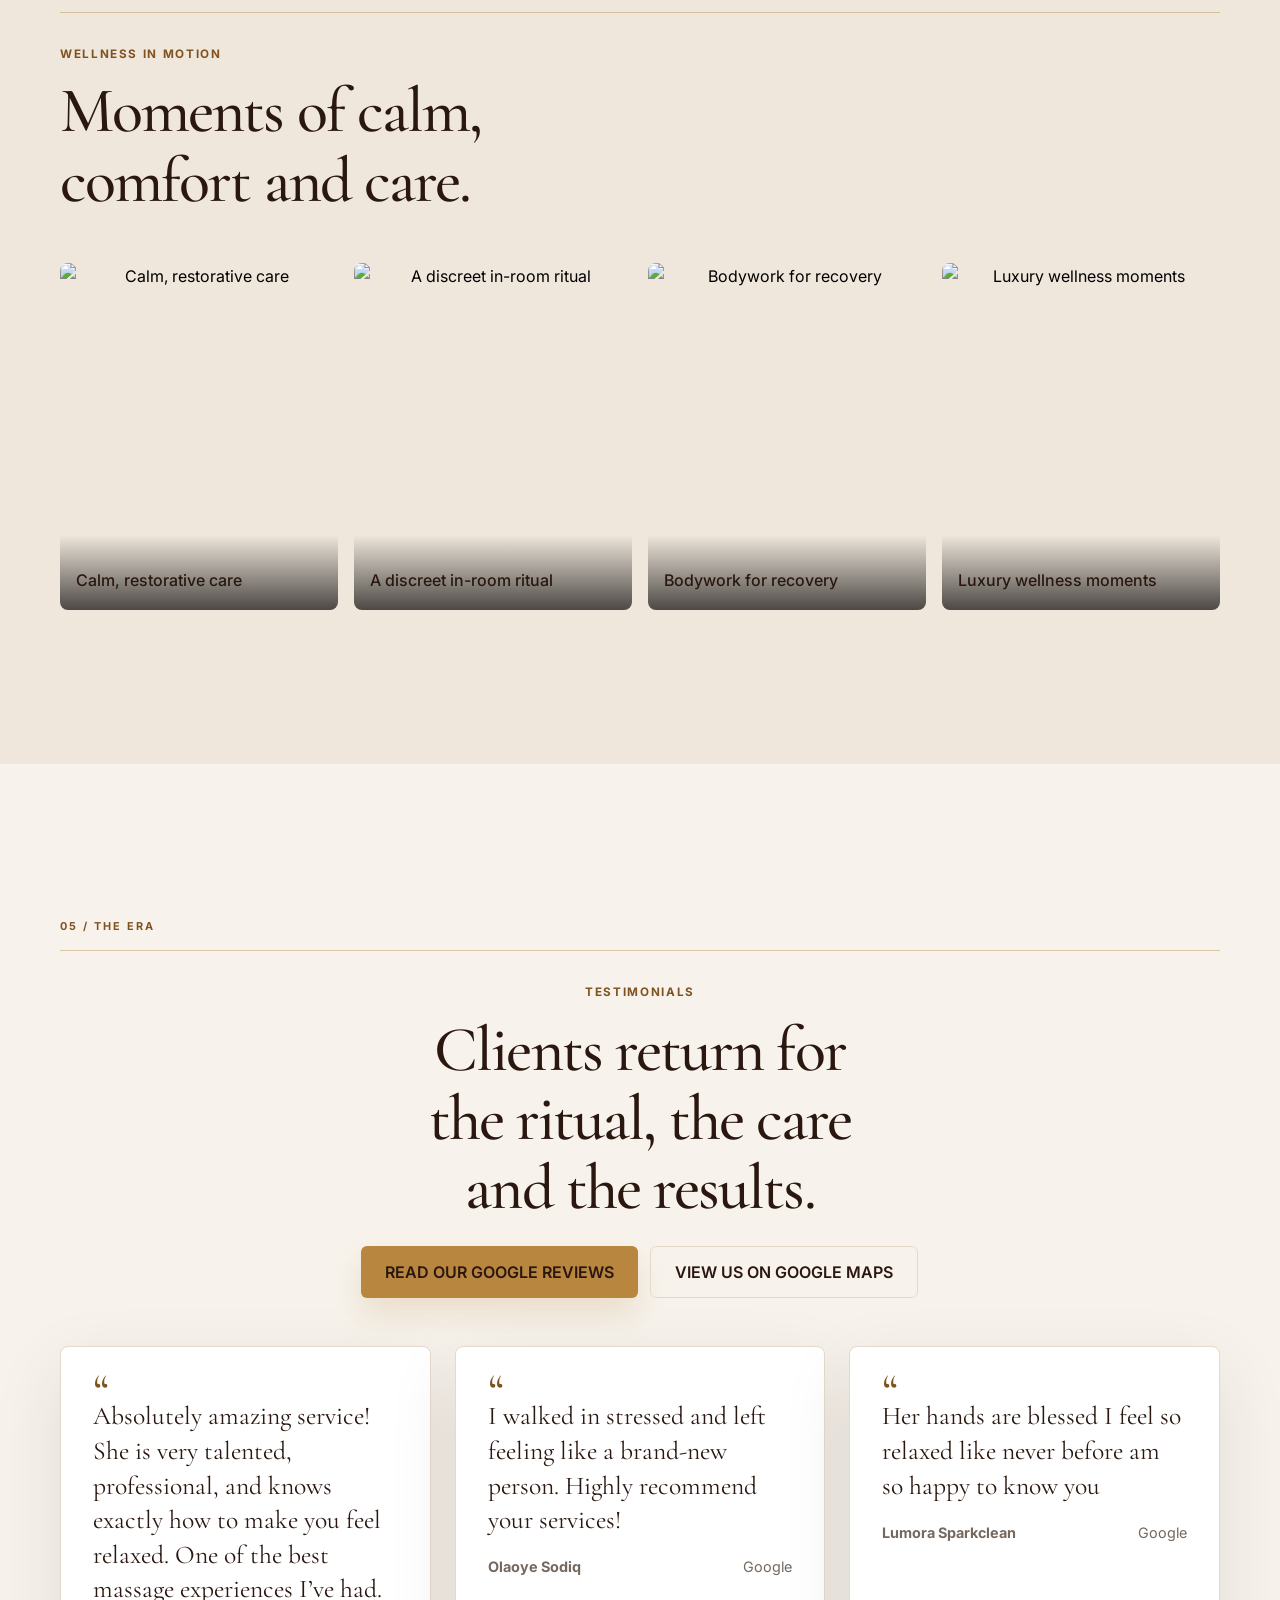
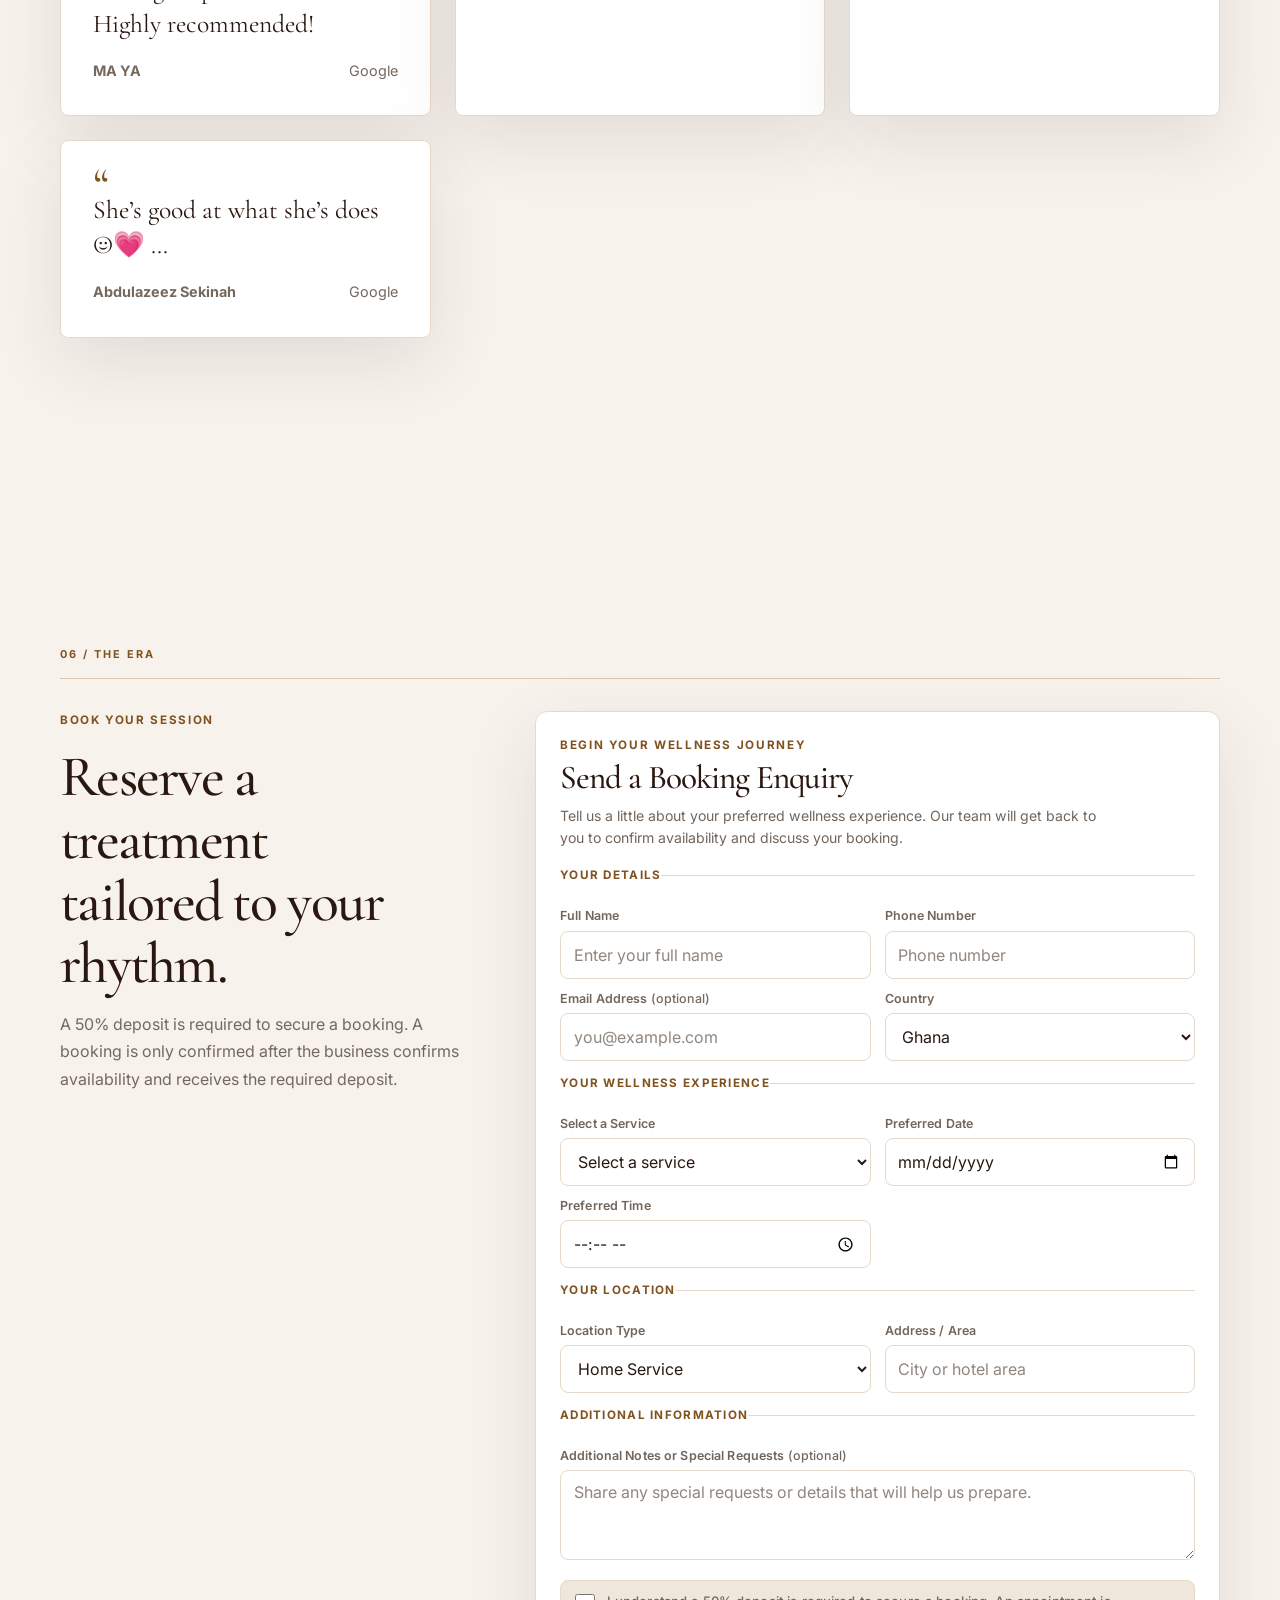
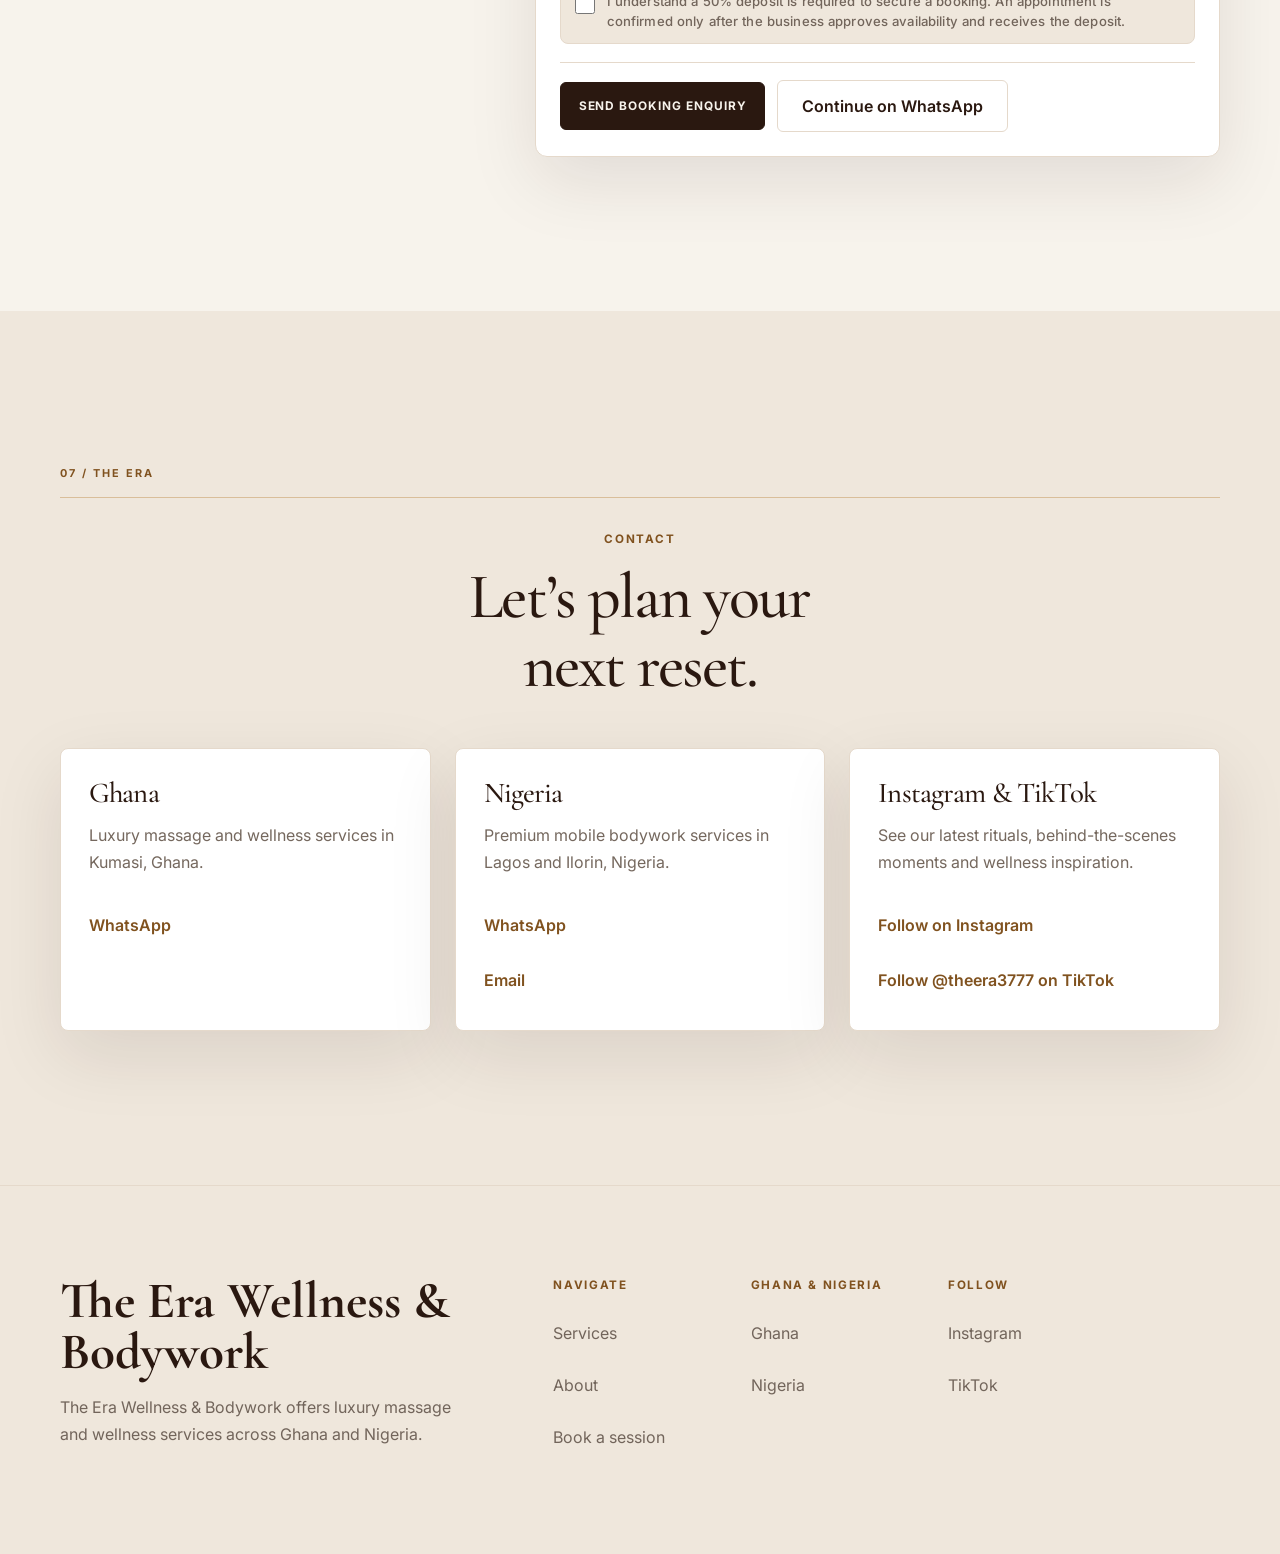
==== commit 31714168: "Use short booking location labels Co-authored-by: Copilot <223556219+Copilot@users.noreply.github.co" ====
--- a/index.html
+++ b/index.html
@@ -286,8 +286,8 @@
                     <div class="col-12 col-md-6">
                       <label for="booking-session-type">Location Type</label>
                       <select id="booking-session-type" name="session-type" required>
-                        <option value="Home Service" selected>Home Service – therapist visits the customer's home</option>
-                        <option value="Hotel Service">Hotel Service – therapist visits the customer's hotel</option>
+                        <option value="Home Service" selected>Home Service</option>
+                        <option value="Hotel Service">Hotel Service</option>
                       </select>
                       <input type="hidden" name="location-type" value="Home Service" />
                     </div>
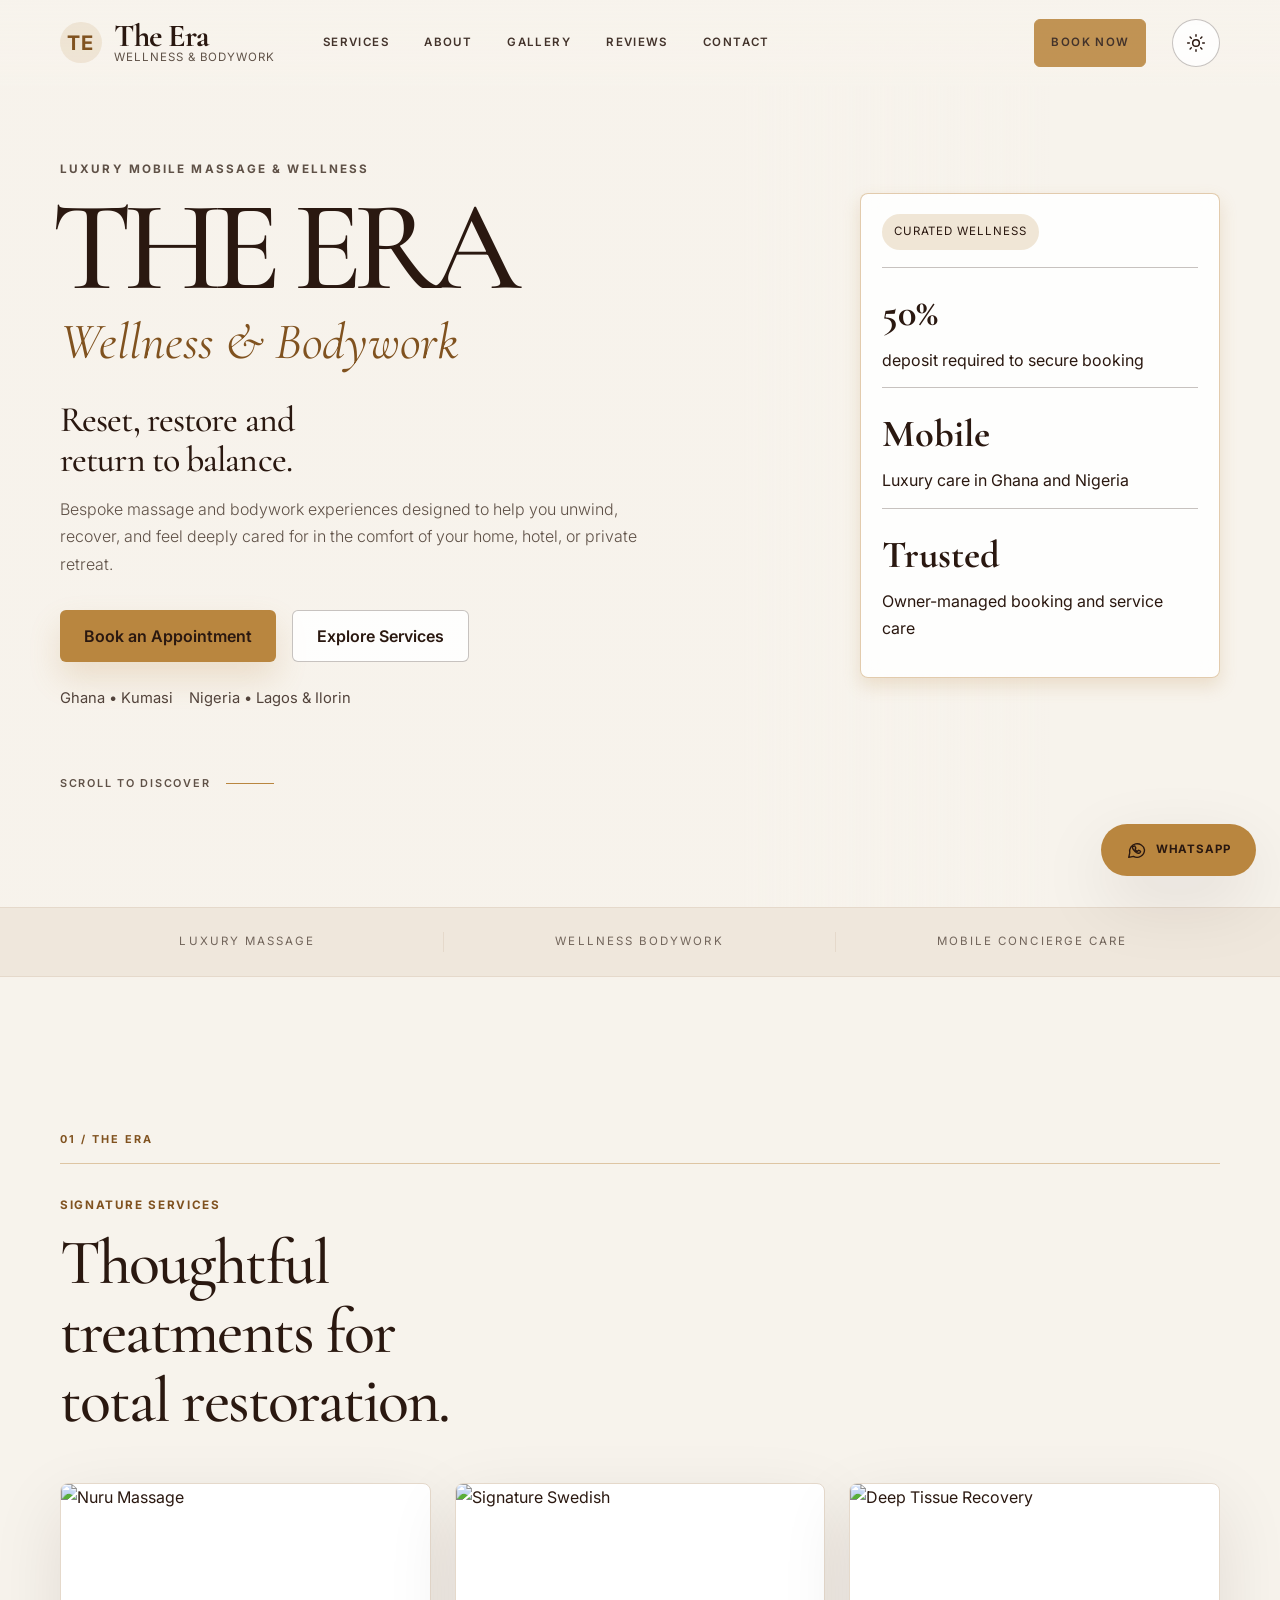
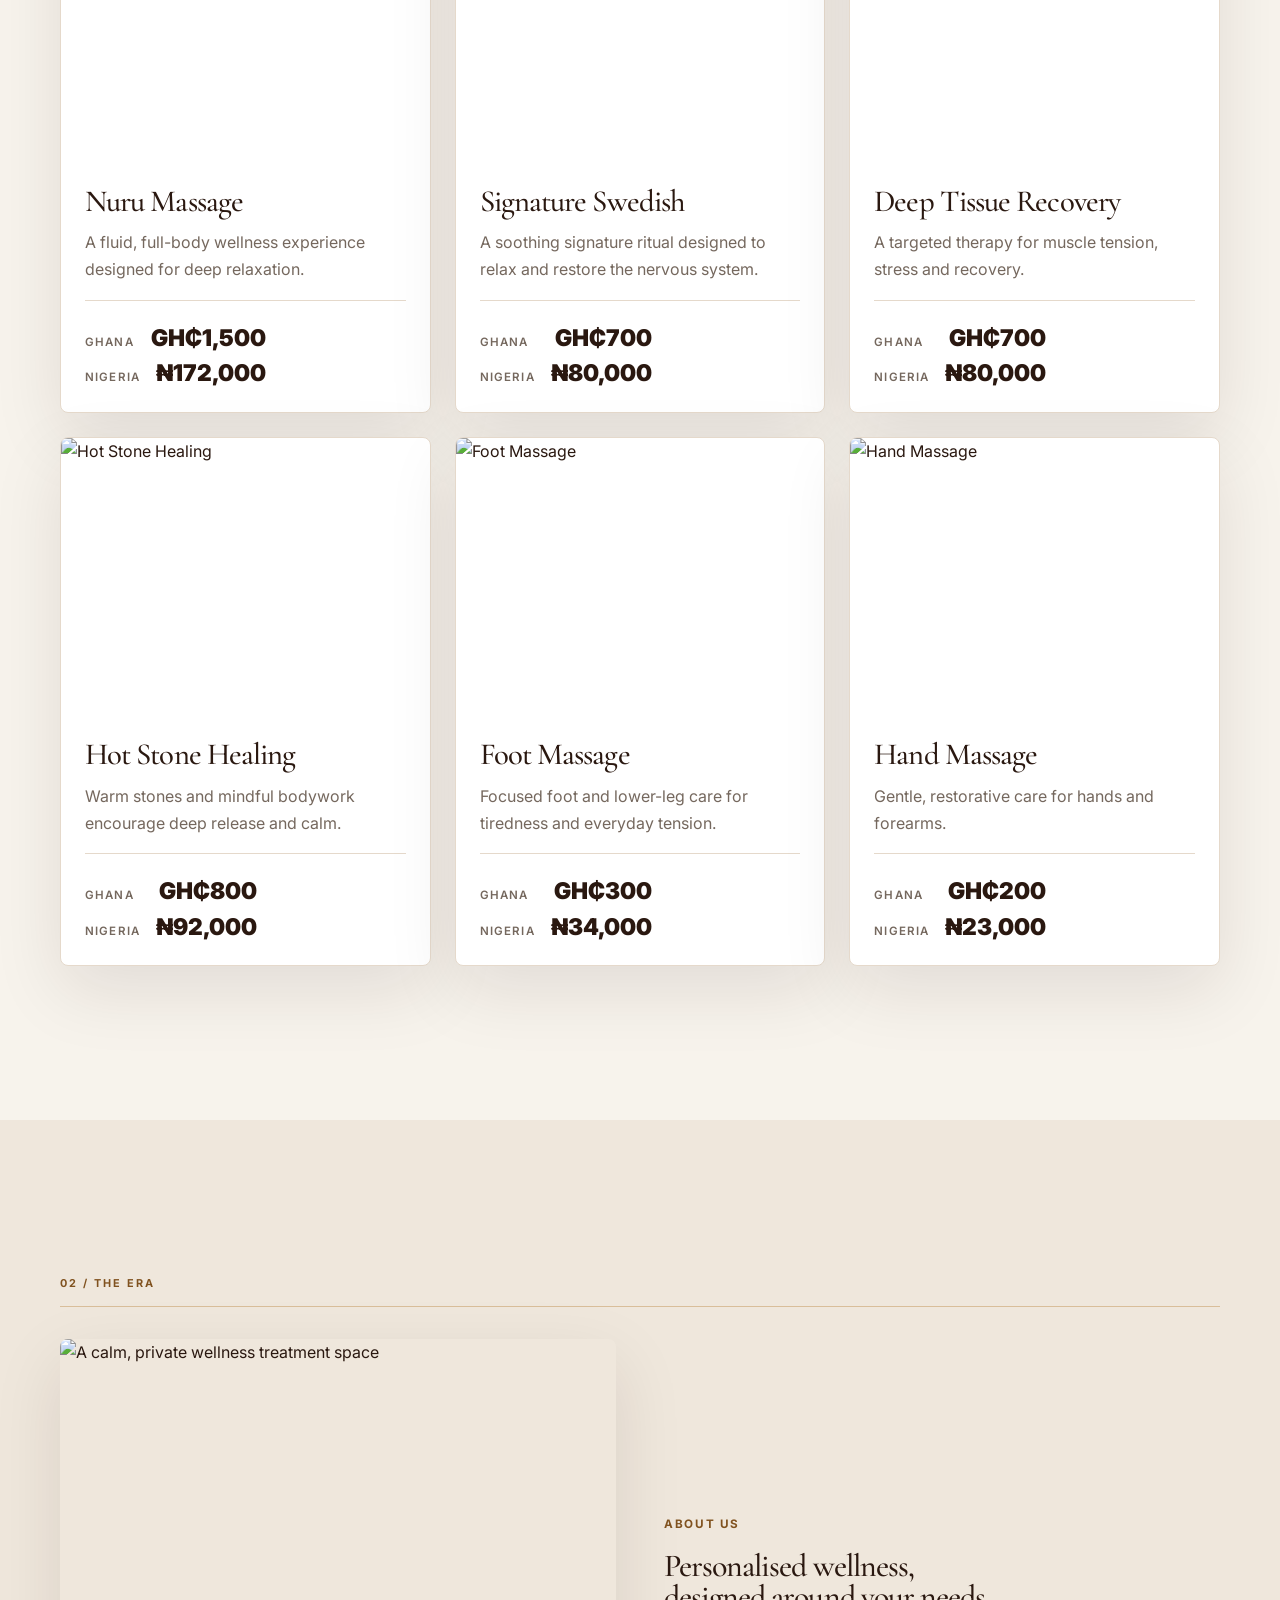
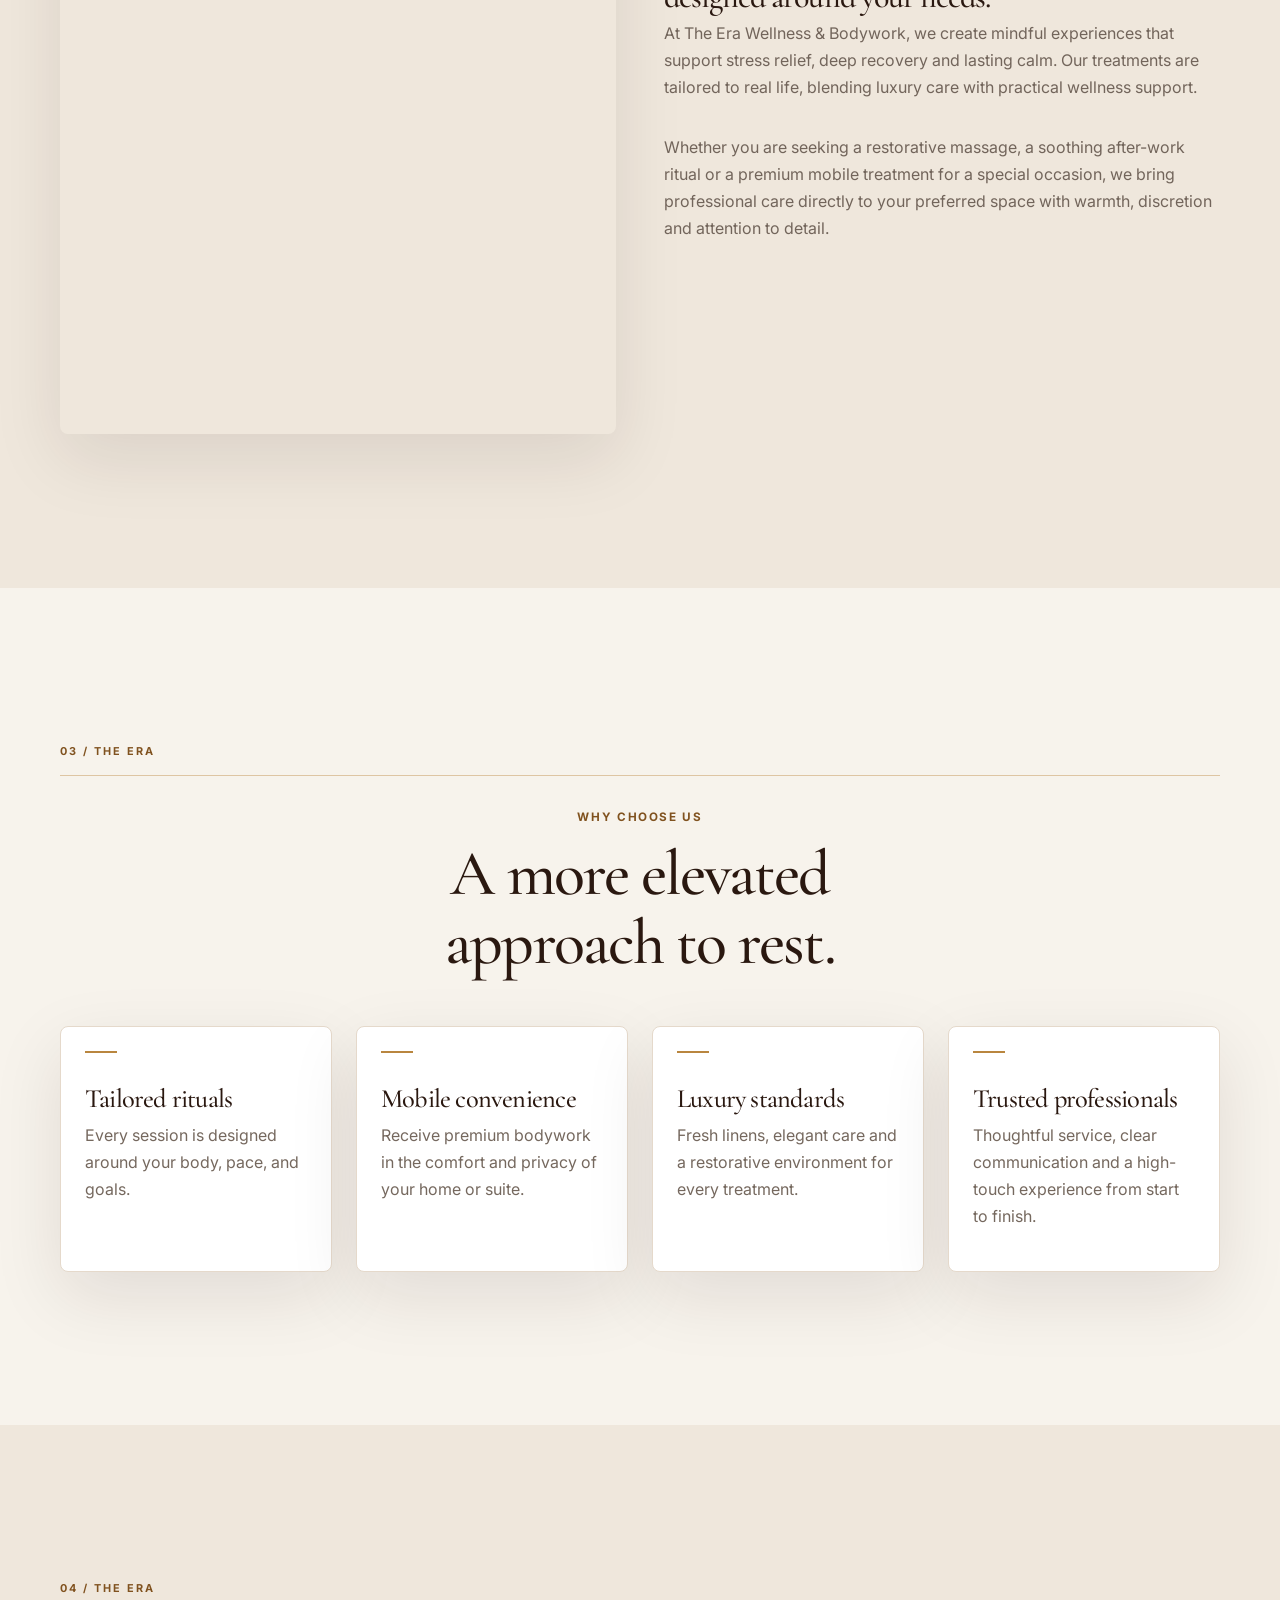
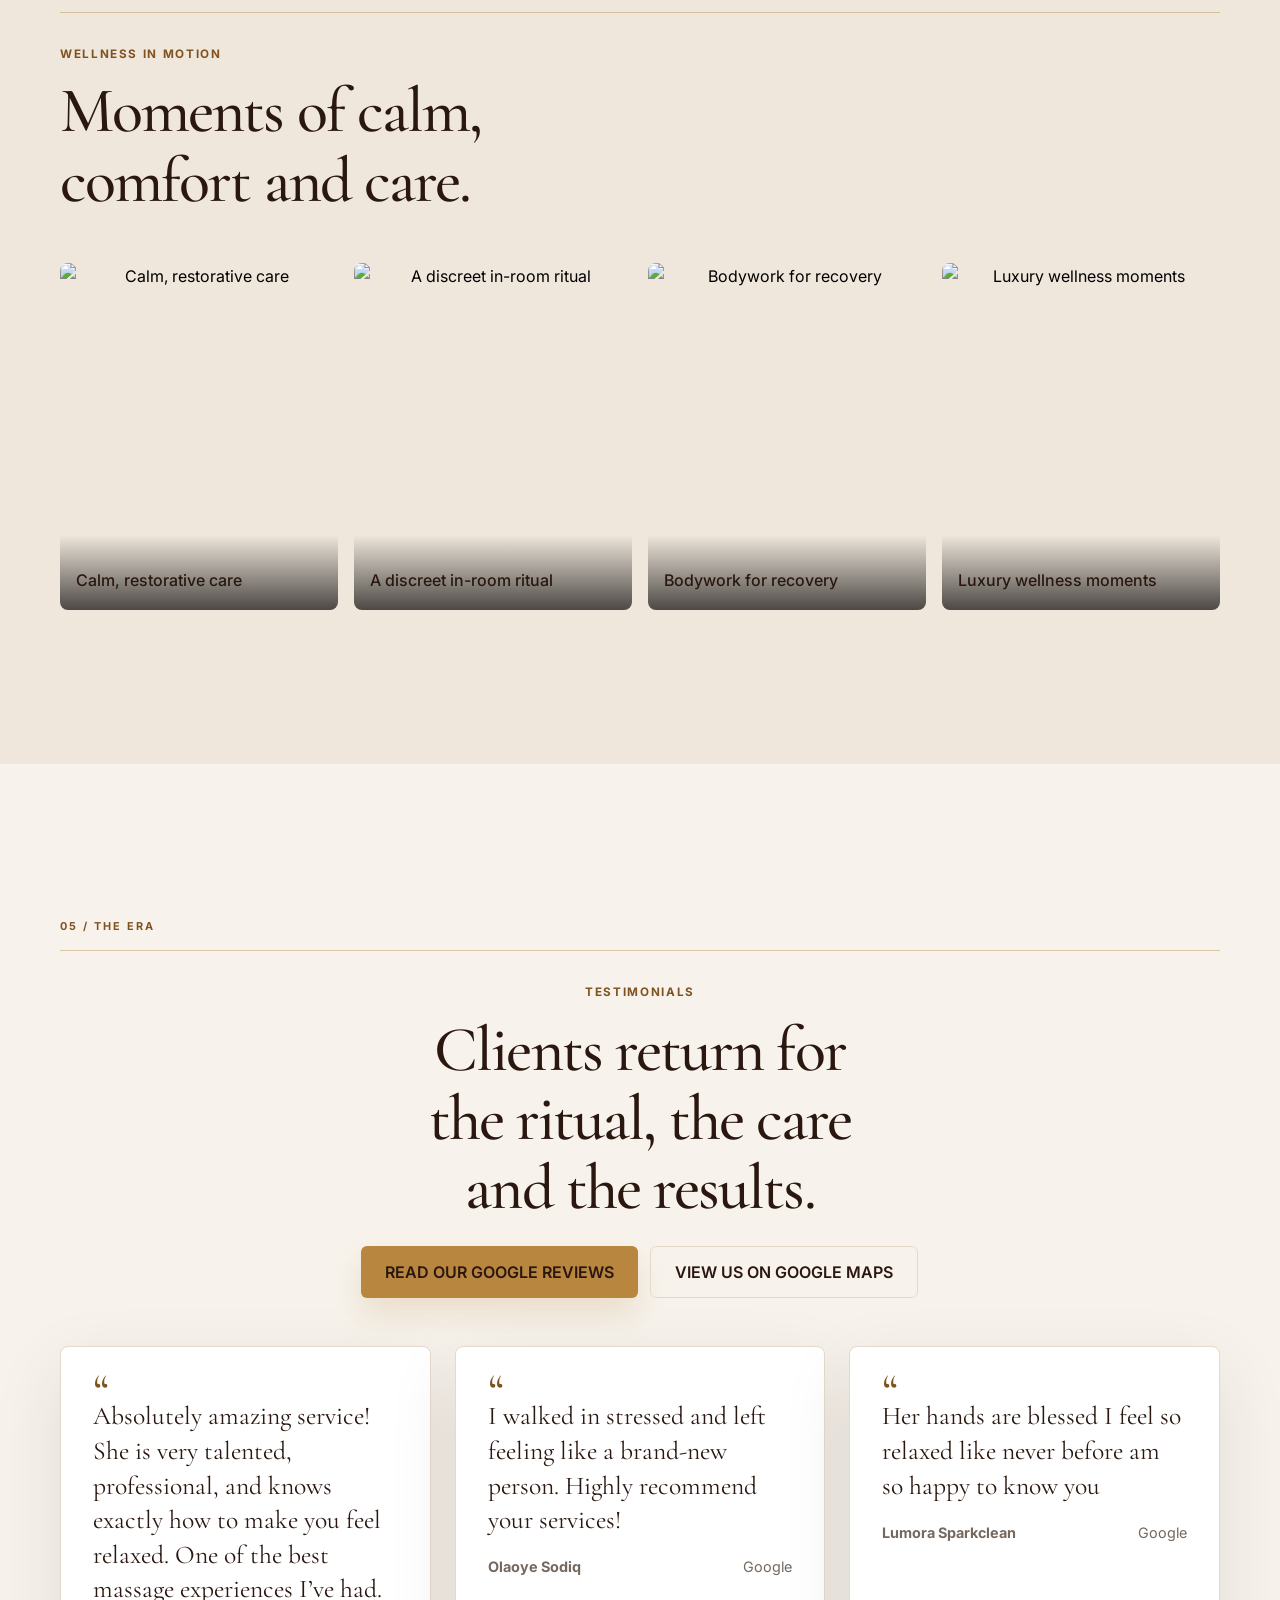
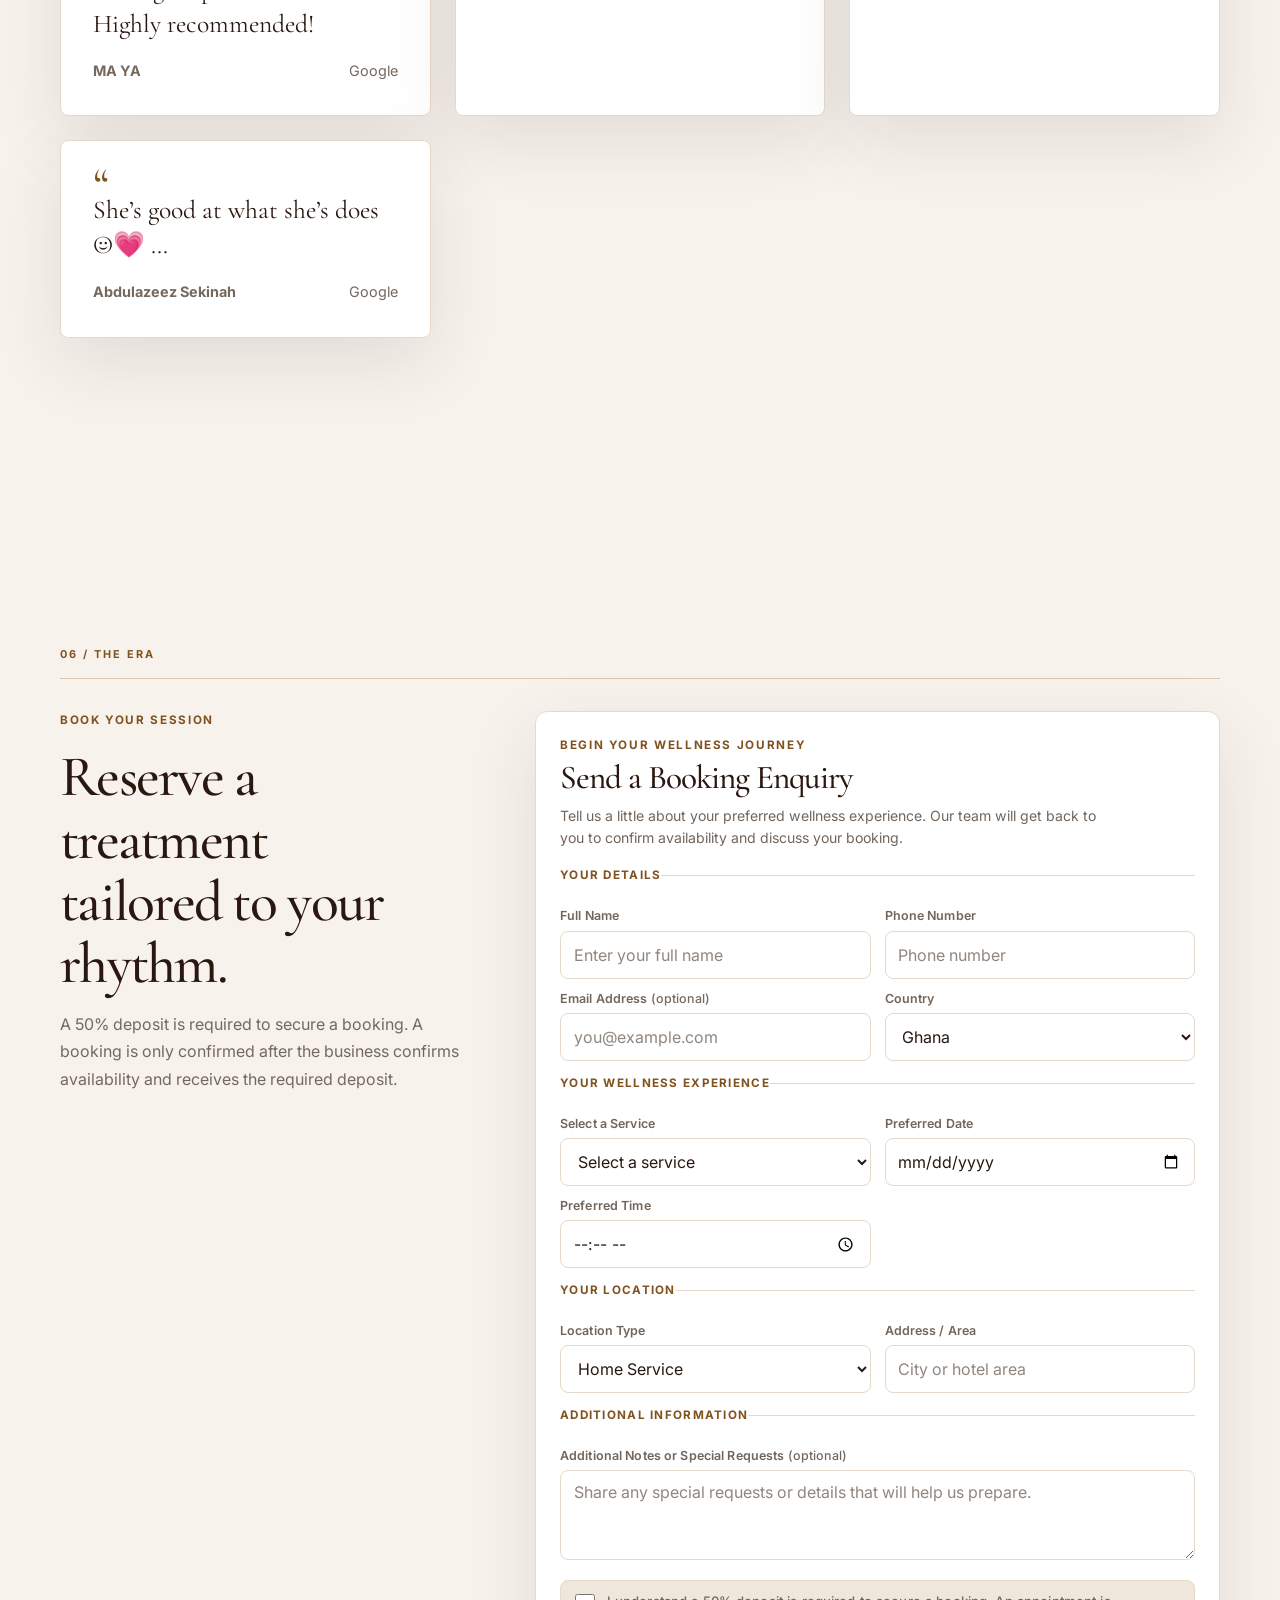
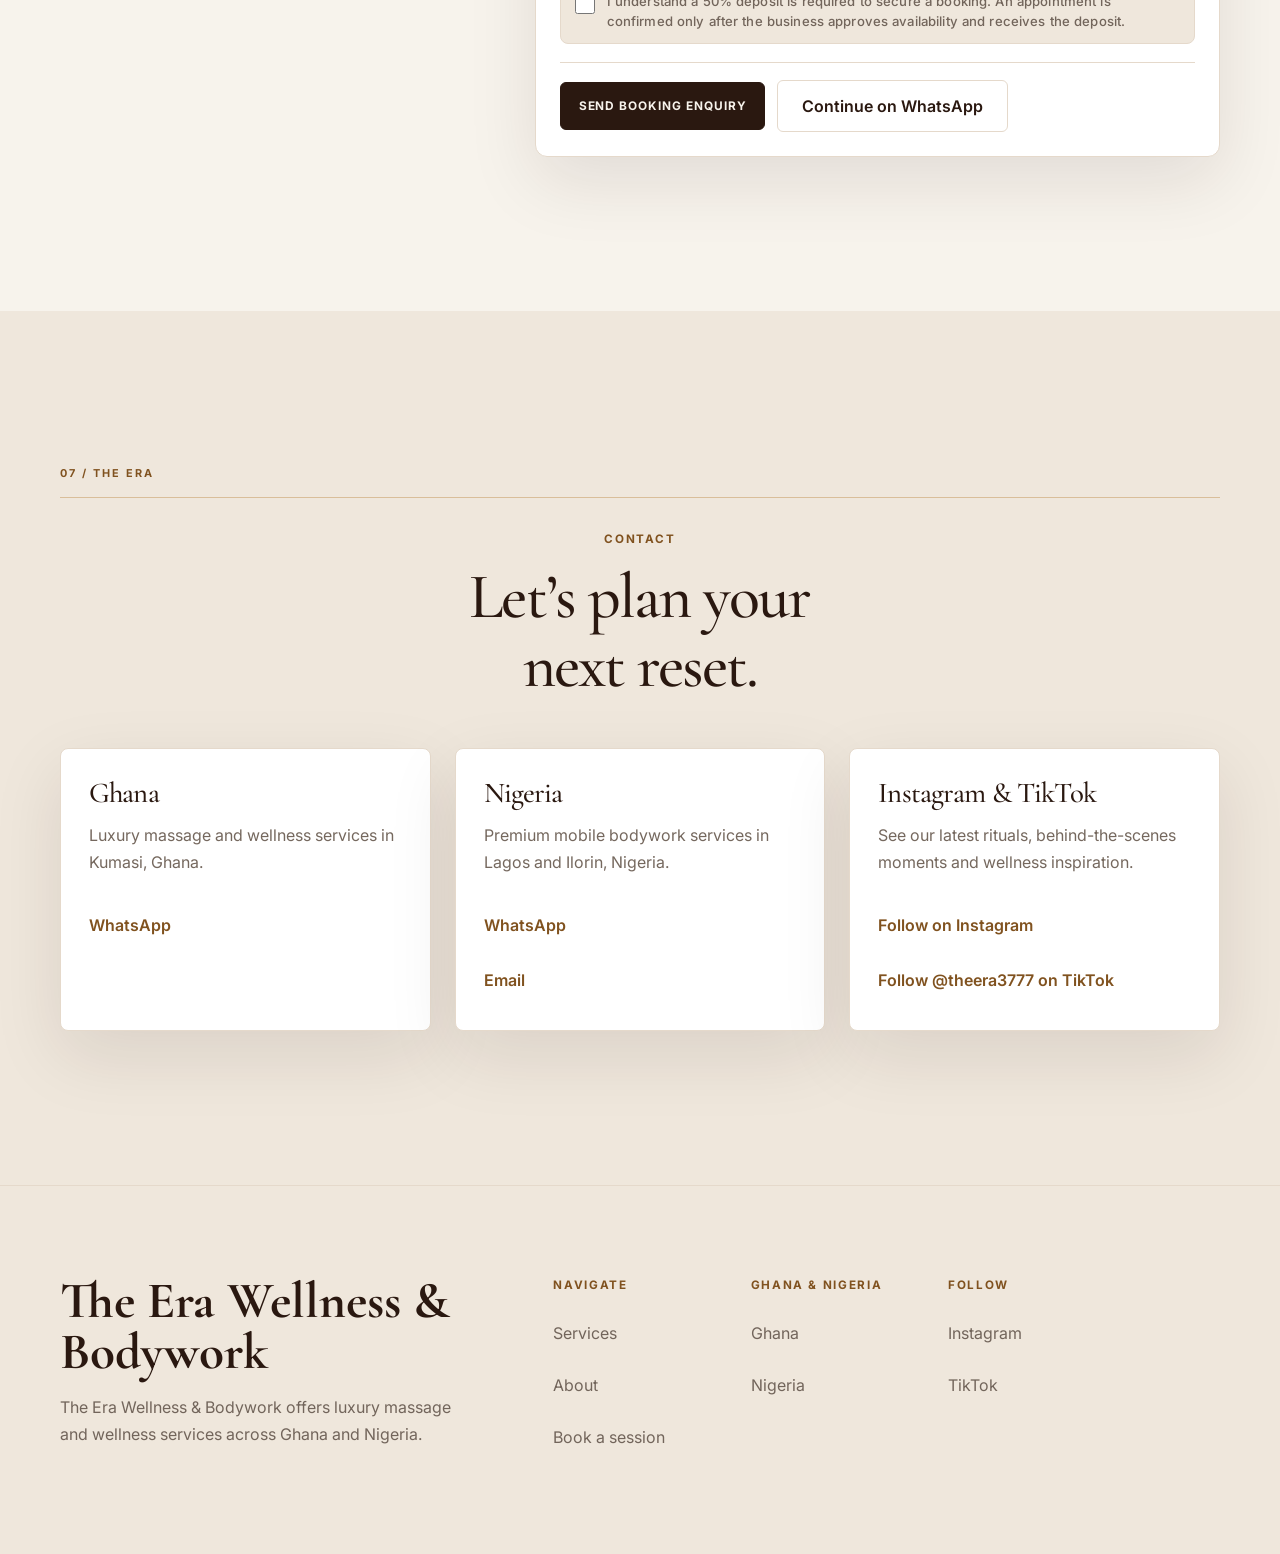
==== commit 680709ef: "Rename booking hosting location Co-authored-by: Copilot <223556219+Copilot@users.noreply.github.com>" ====
--- a/index.html
+++ b/index.html
@@ -287,7 +287,7 @@
                       <label for="booking-session-type">Location Type</label>
                       <select id="booking-session-type" name="session-type" required>
                         <option value="Home Service" selected>Home Service</option>
-                        <option value="Hotel Service">Hotel Service</option>
+                        <option value="Hosting">Hosting</option>
                       </select>
                       <input type="hidden" name="location-type" value="Home Service" />
                     </div>
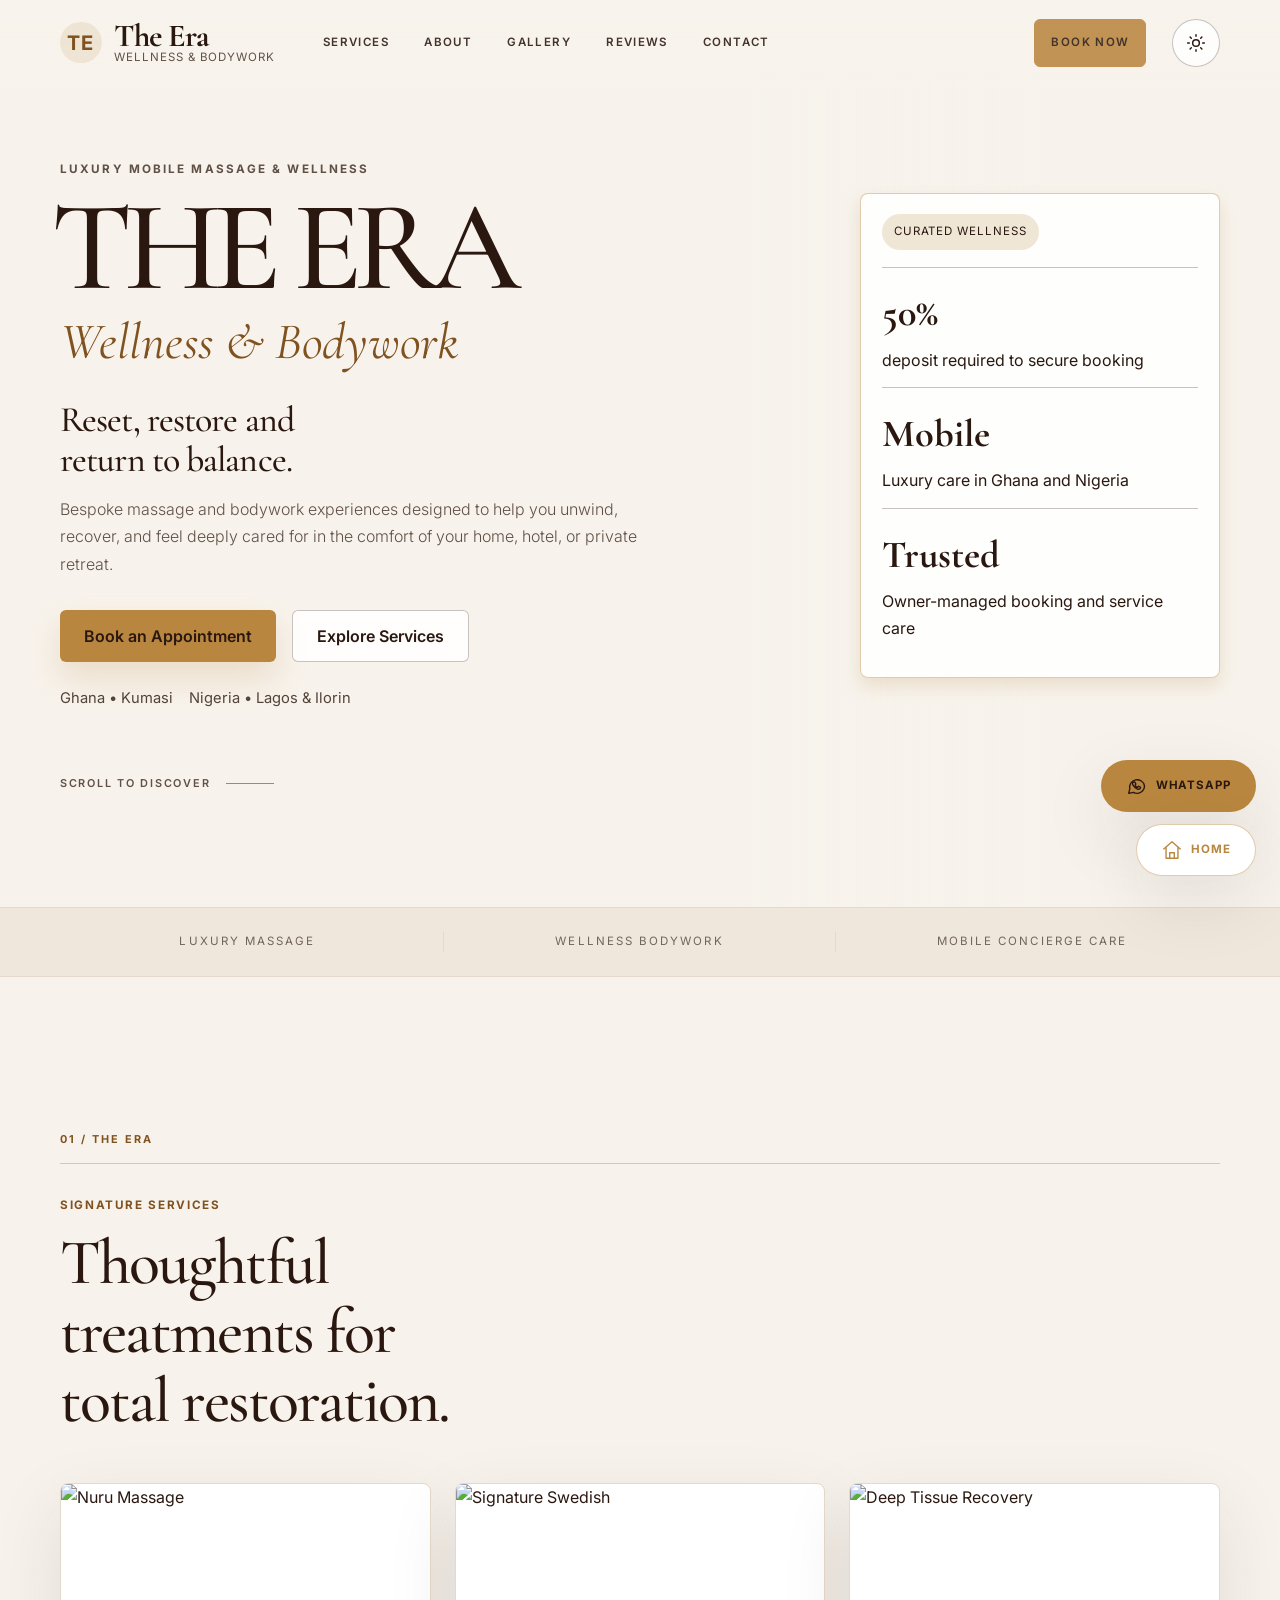
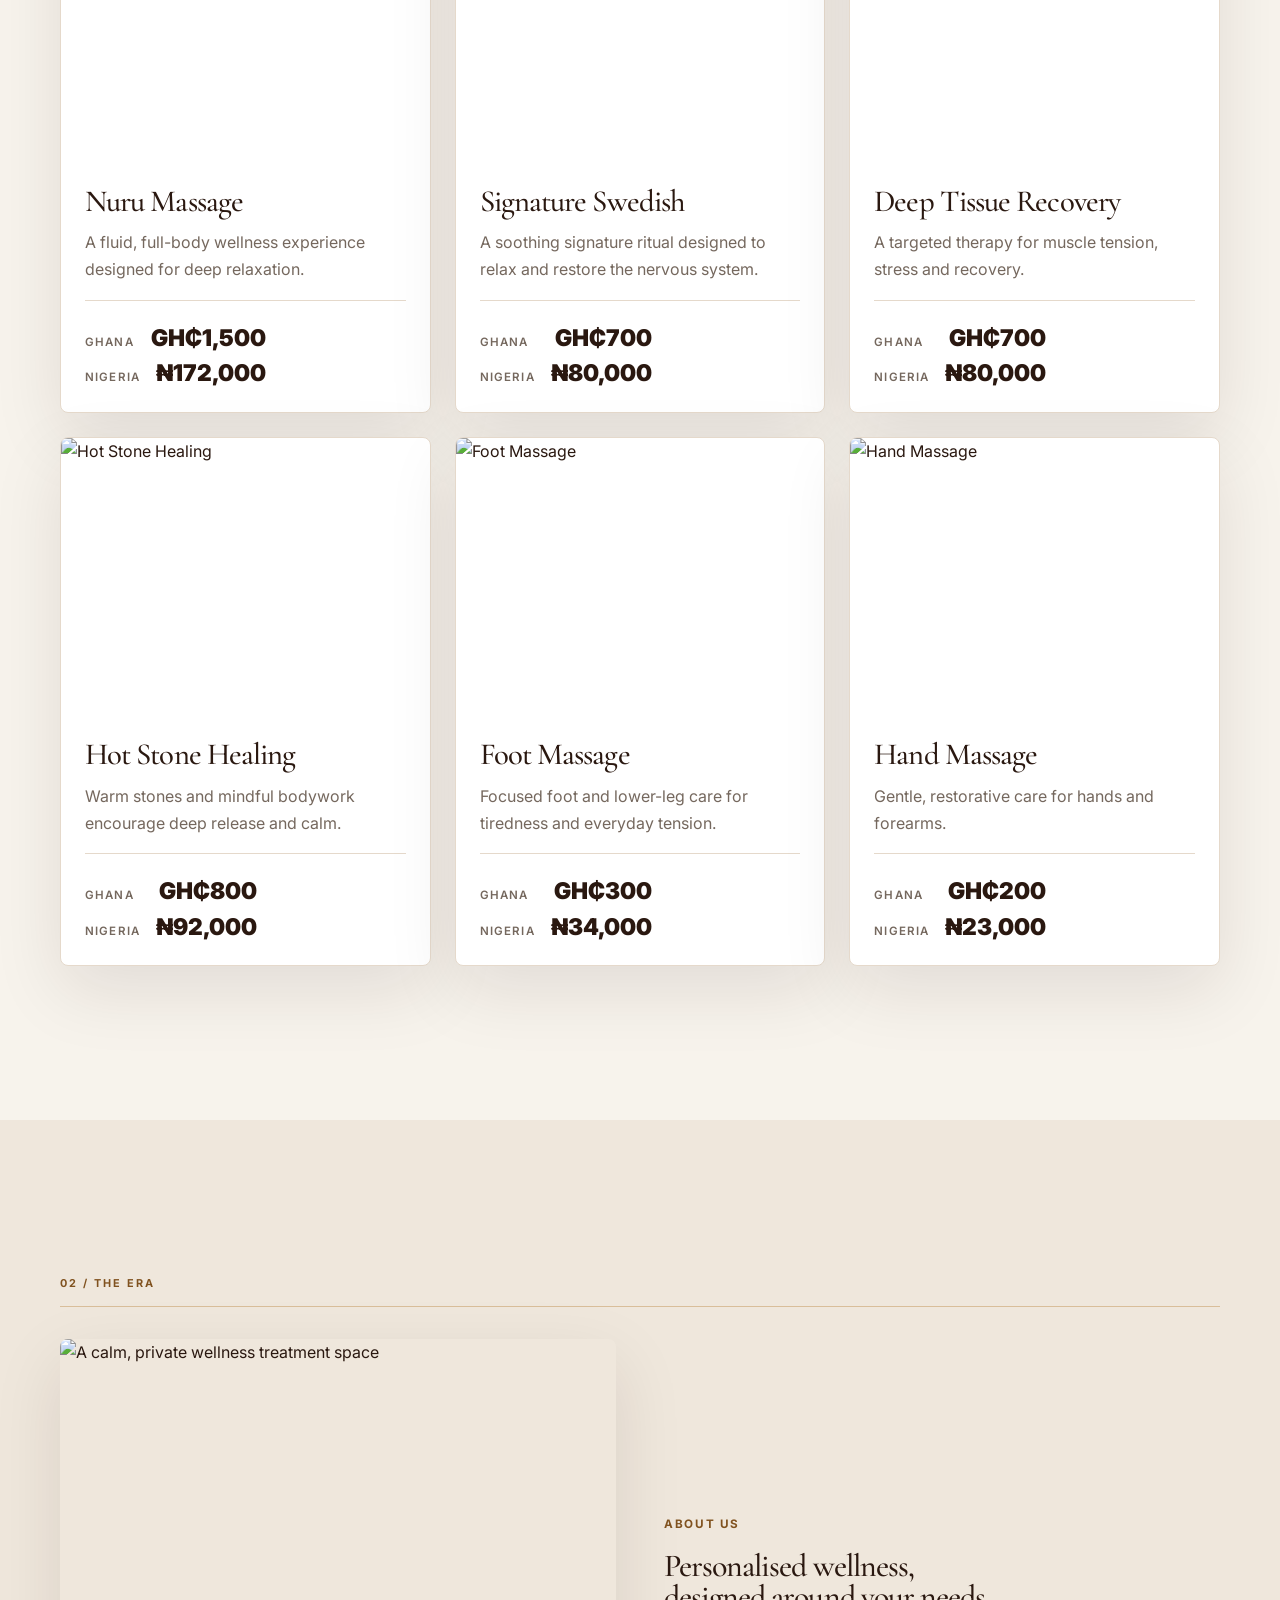
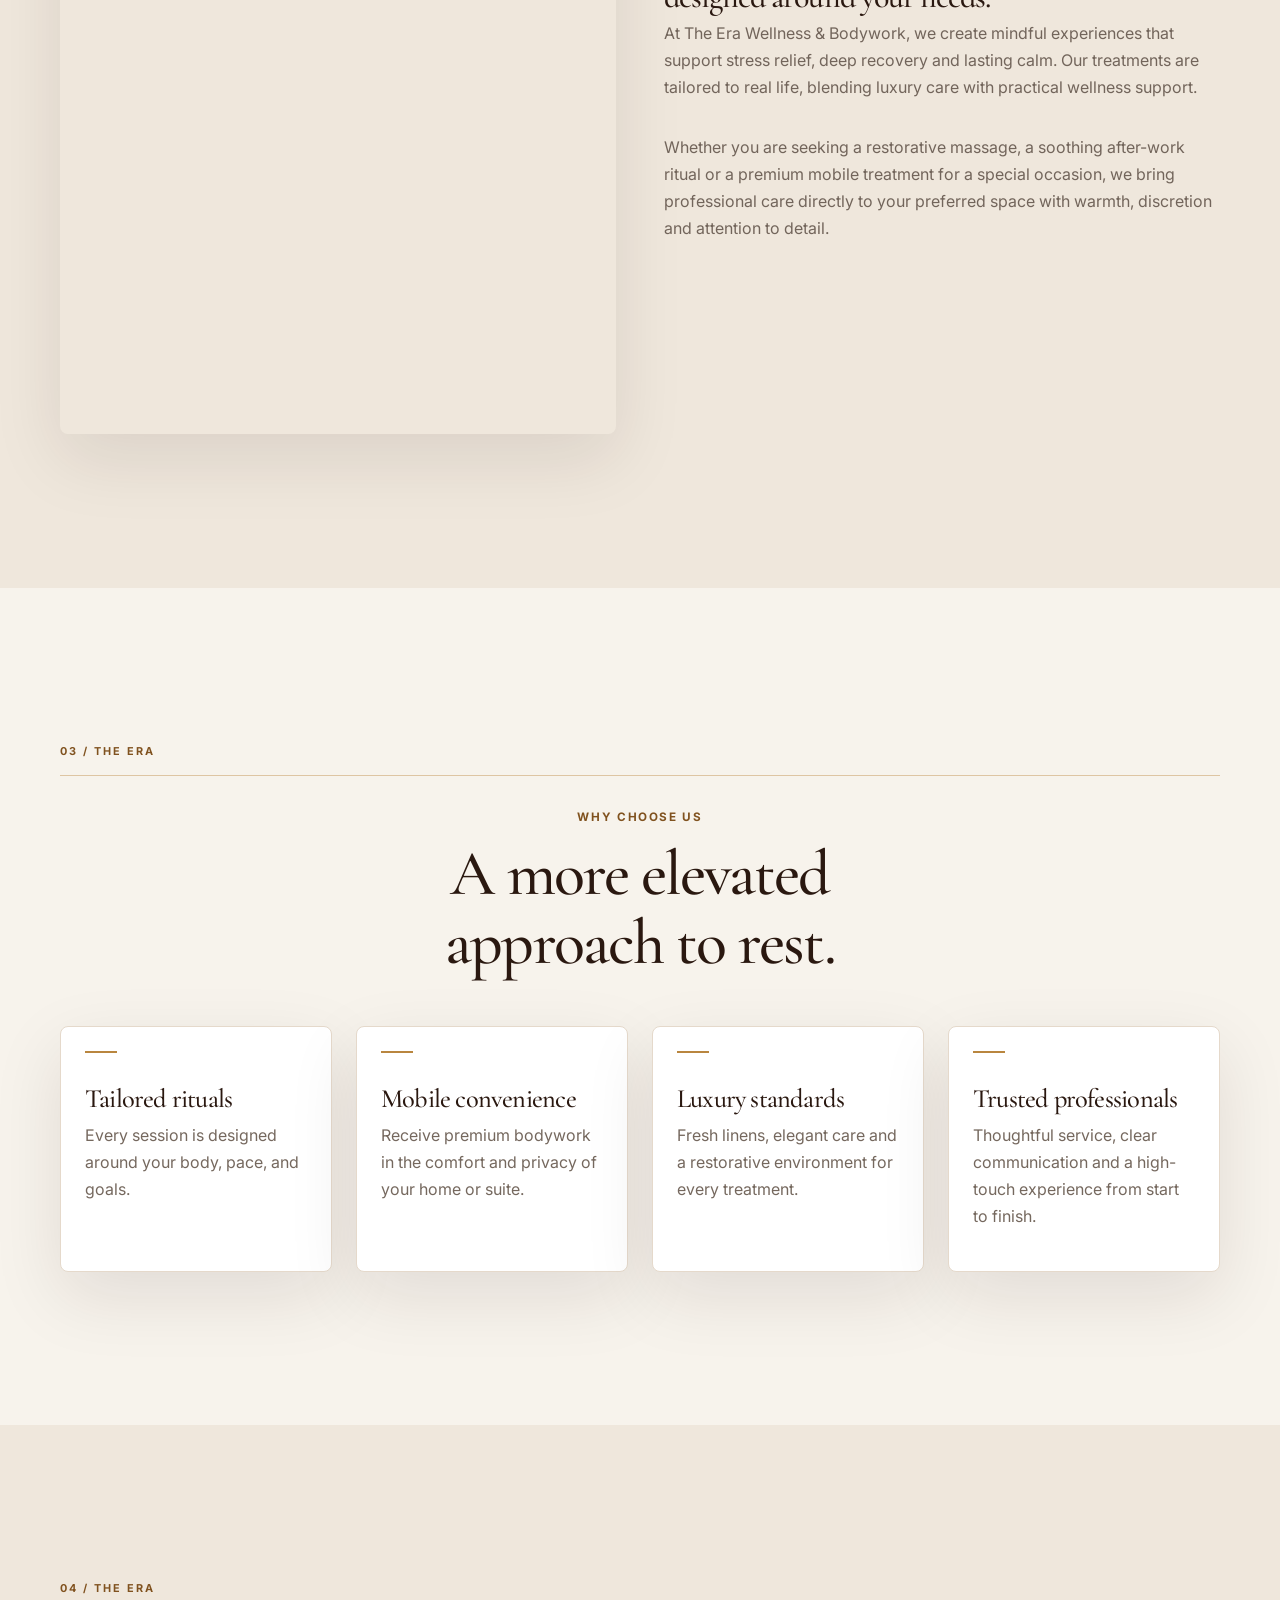
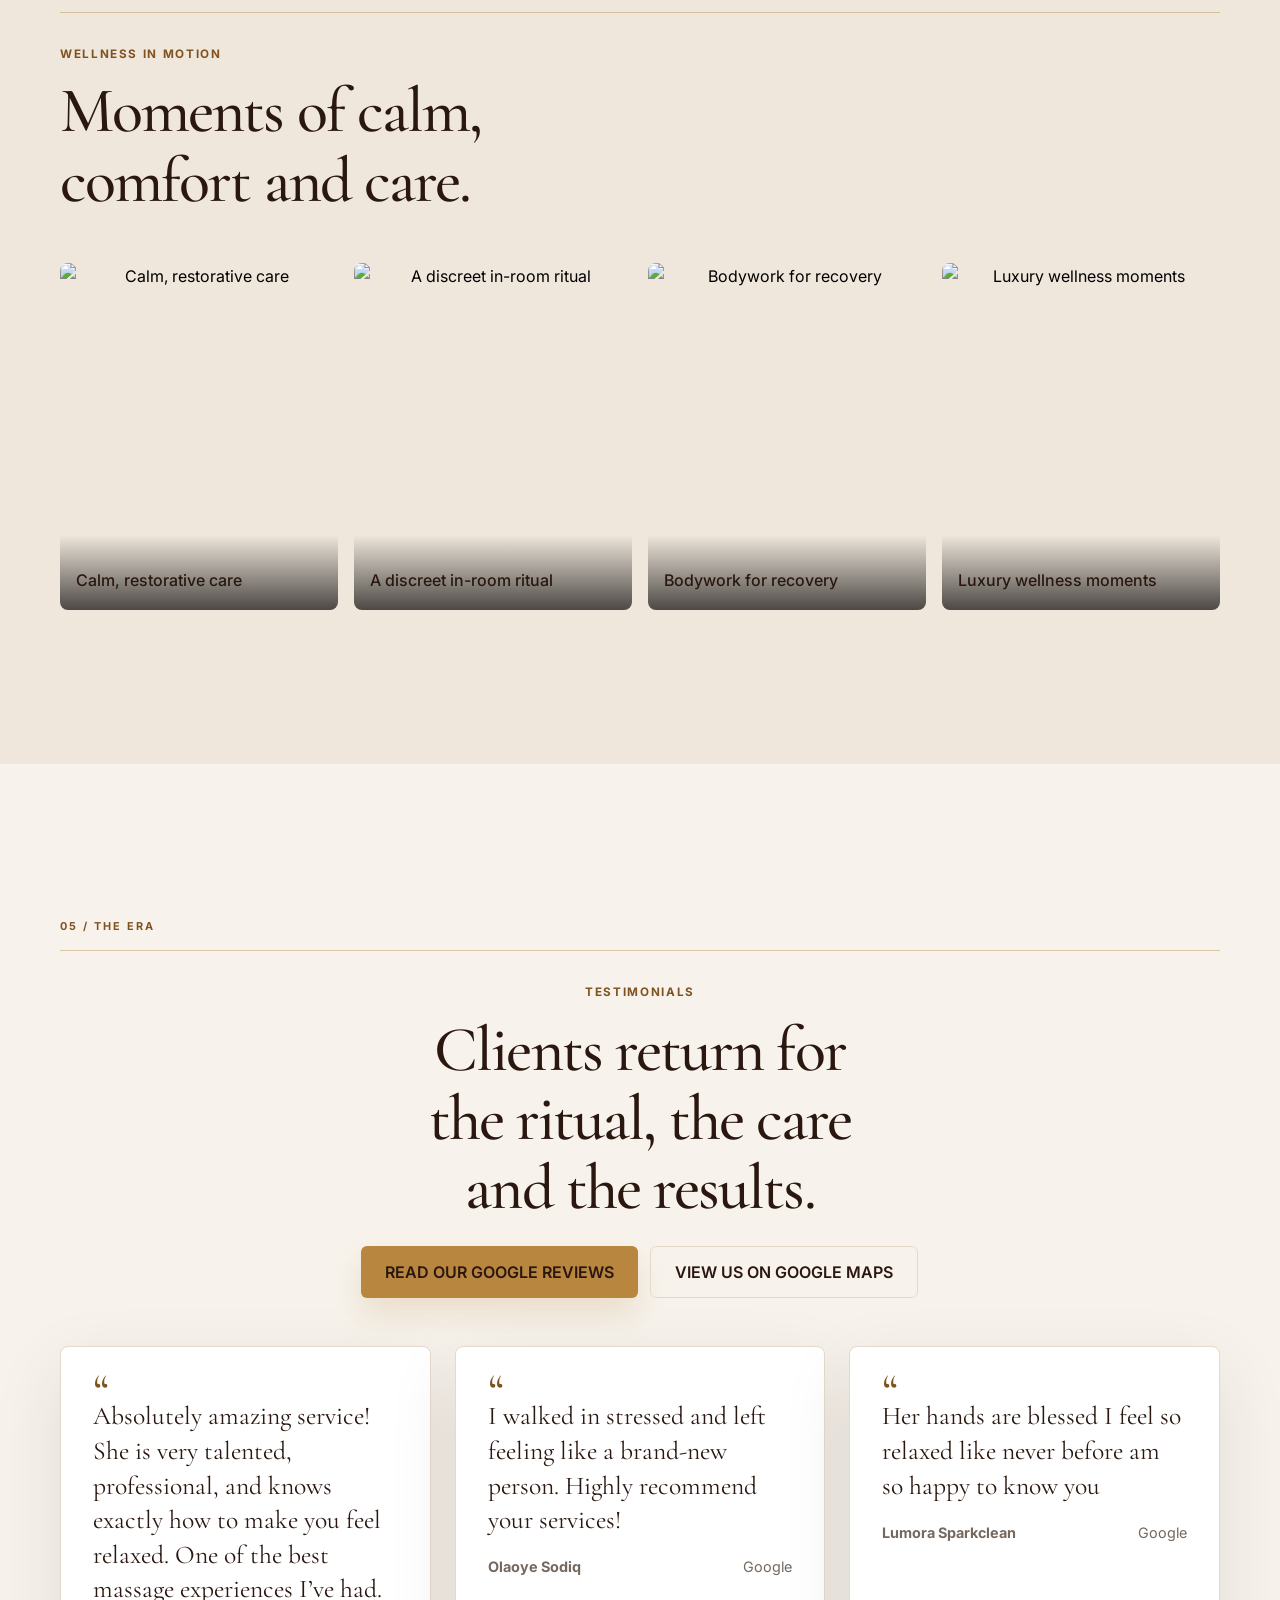
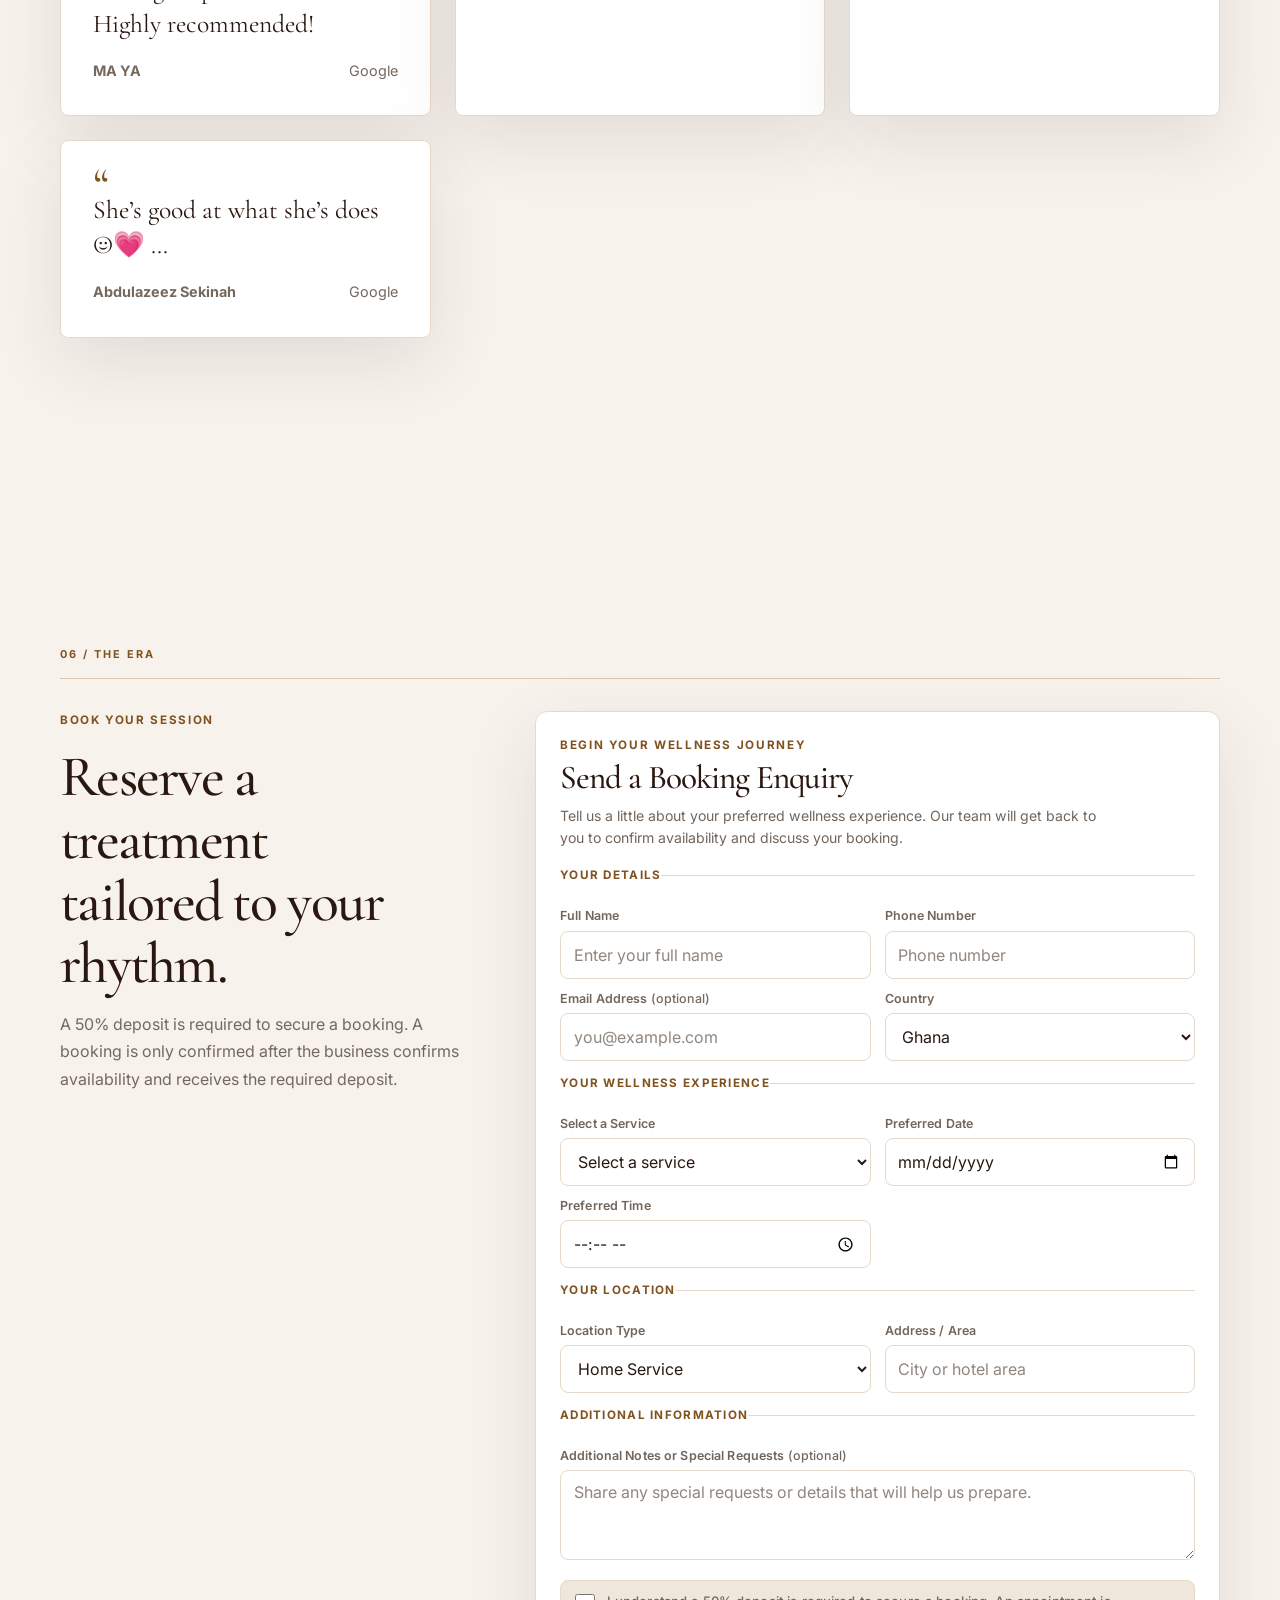
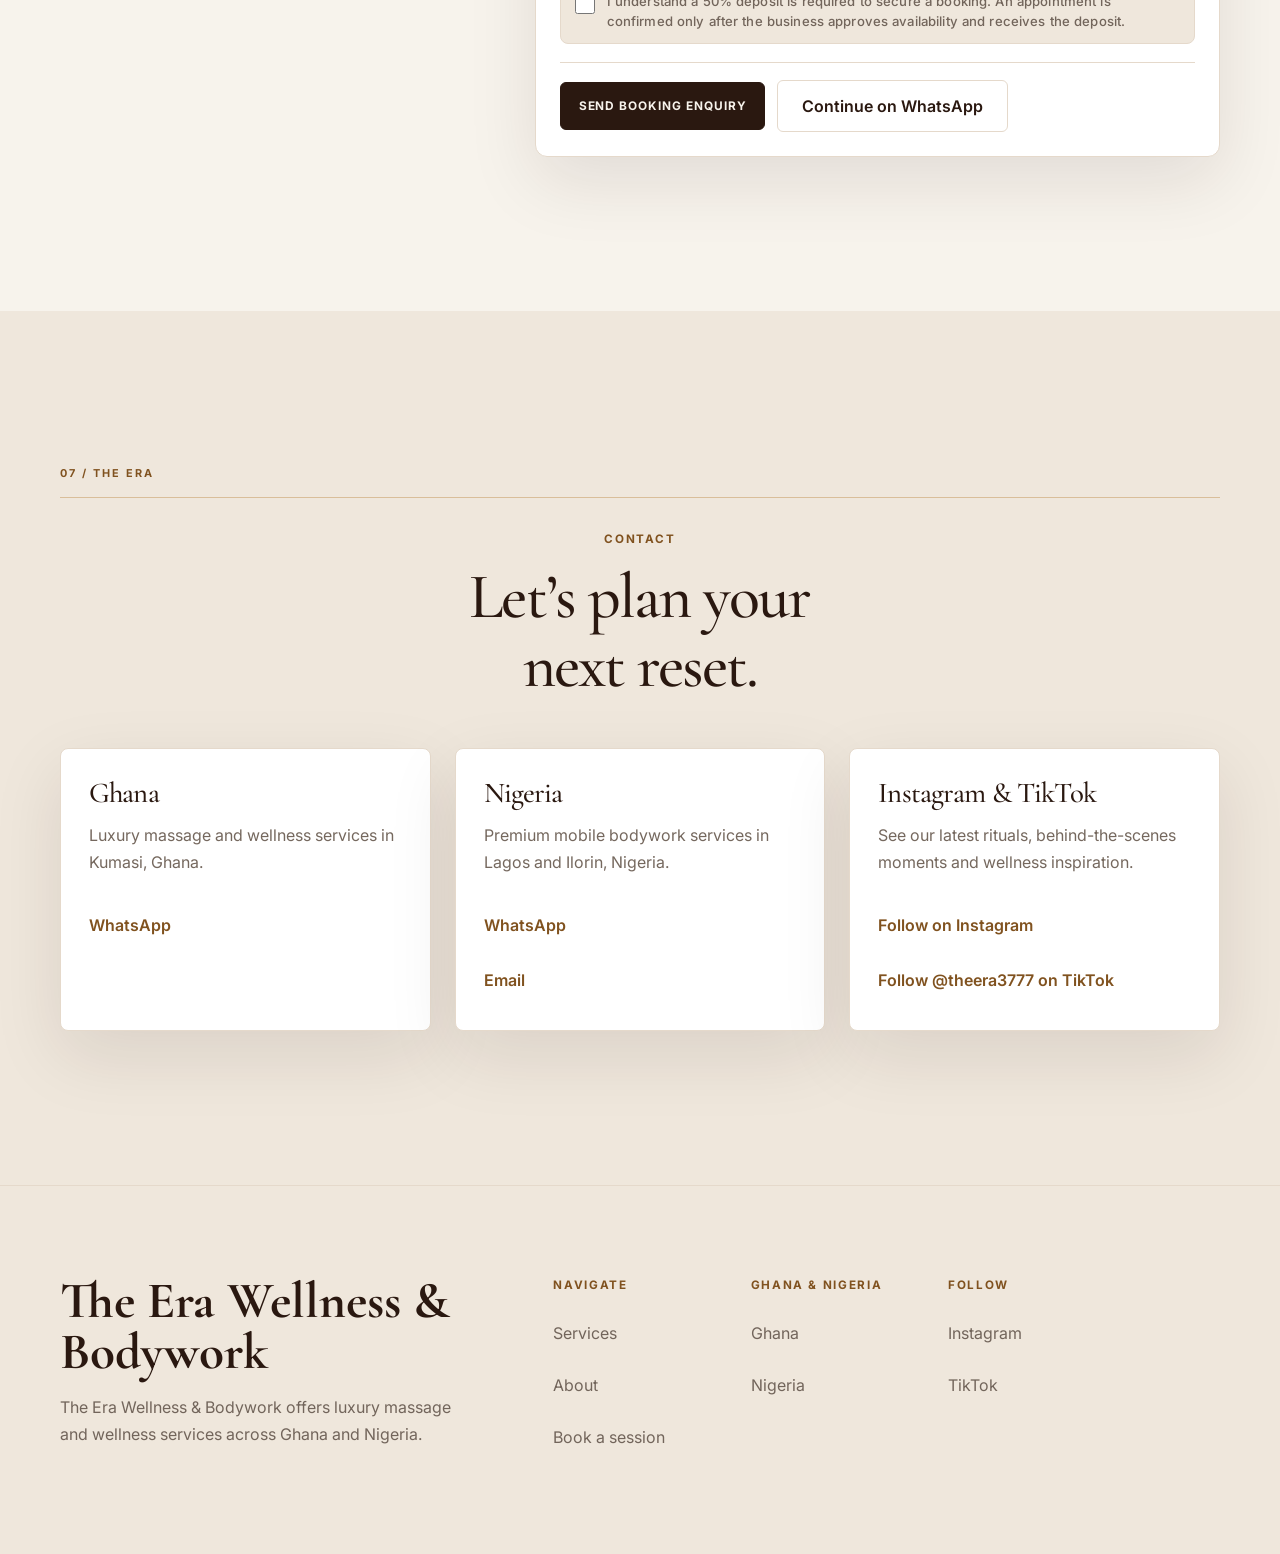
==== commit 6ec80d74: "Improve service images and booking flow Co-authored-by: Copilot <223556219+Copilot@users.noreply.git" ====
--- a/index.html
+++ b/index.html
@@ -397,6 +397,21 @@
       <span>WhatsApp</span>
     </a>
 
+    <a
+      id="floating-home"
+      class="floating-home"
+      href="https://theerawellness.netlify.app/"
+      aria-label="Go to homepage"
+      title="Go to homepage"
+    >
+      <svg viewBox="0 0 24 24" aria-hidden="true">
+        <path d="M3 10.8 12 3l9 7.8"></path>
+        <path d="M5.5 9.5V21h13V9.5"></path>
+        <path d="M9.5 21v-6h5v6"></path>
+      </svg>
+      <span>Home</span>
+    </a>
+
     <script src="https://cdn.jsdelivr.net/npm/bootstrap@5.3.3/dist/js/bootstrap.bundle.min.js"></script>
     <script src="https://cdn.jsdelivr.net/npm/@supabase/supabase-js@2"></script>
     <script src="supabase-config.js"></script>
--- a/styles.css
+++ b/styles.css
@@ -944,6 +944,12 @@
   overflow: hidden;
 }
 
+html.mobile-nav-open .floating-home,
+html.mobile-nav-open .floating-whatsapp {
+  visibility: hidden;
+  pointer-events: none;
+}
+
 .list-stack {
   display: grid;
   gap: 0.75rem;
@@ -2696,7 +2702,7 @@
   position: fixed;
   z-index: 25;
   right: 24px;
-  bottom: 24px;
+  bottom: 88px;
   display: inline-flex;
   min-height: 52px;
   align-items: center;
@@ -2736,6 +2742,59 @@
   stroke-linejoin: round;
 }
 
+.floating-home {
+  position: fixed;
+  z-index: 26;
+  right: 24px;
+  bottom: 24px;
+  display: inline-flex;
+  min-height: 52px;
+  align-items: center;
+  justify-content: center;
+  gap: var(--space-1);
+  padding: 0 var(--space-3);
+  border: 1px solid var(--accent-border);
+  border-radius: 999px;
+  background: var(--surface);
+  color: var(--accent);
+  box-shadow: var(--shadow);
+  font-size: 0.72rem;
+  font-weight: 700;
+  letter-spacing: 0.08em;
+  text-transform: uppercase;
+  transition: transform 180ms ease, box-shadow 180ms ease, background-color 180ms ease;
+  -webkit-tap-highlight-color: transparent;
+}
+
+.floating-home:hover,
+.floating-home:focus-visible {
+  transform: translateY(-2px);
+  background: var(--accent);
+  color: var(--accent-contrast);
+  box-shadow: var(--accent-glow);
+  outline: none;
+}
+
+.floating-home:active {
+  transform: translateY(0) scale(0.96);
+}
+
+.floating-home:focus-visible {
+  outline: 3px solid color-mix(in srgb, var(--accent) 35%, transparent);
+  outline-offset: 3px;
+}
+
+.floating-home svg {
+  width: 22px;
+  height: 22px;
+  flex: 0 0 auto;
+  fill: none;
+  stroke: currentColor;
+  stroke-width: 1.5;
+  stroke-linecap: round;
+  stroke-linejoin: round;
+}
+
 @media (max-width: 767px) {
   .gallery-lightbox {
     width: calc(100vw - 32px);
@@ -2744,6 +2803,17 @@
   }
 
   .floating-whatsapp {
+    right: 14px;
+    bottom: 78px;
+    width: 52px;
+    height: 52px;
+    min-height: 52px;
+    padding: 0;
+    border-radius: 50%;
+    font-size: 0;
+  }
+
+  .floating-home {
     right: 14px;
     bottom: 14px;
     width: 52px;
